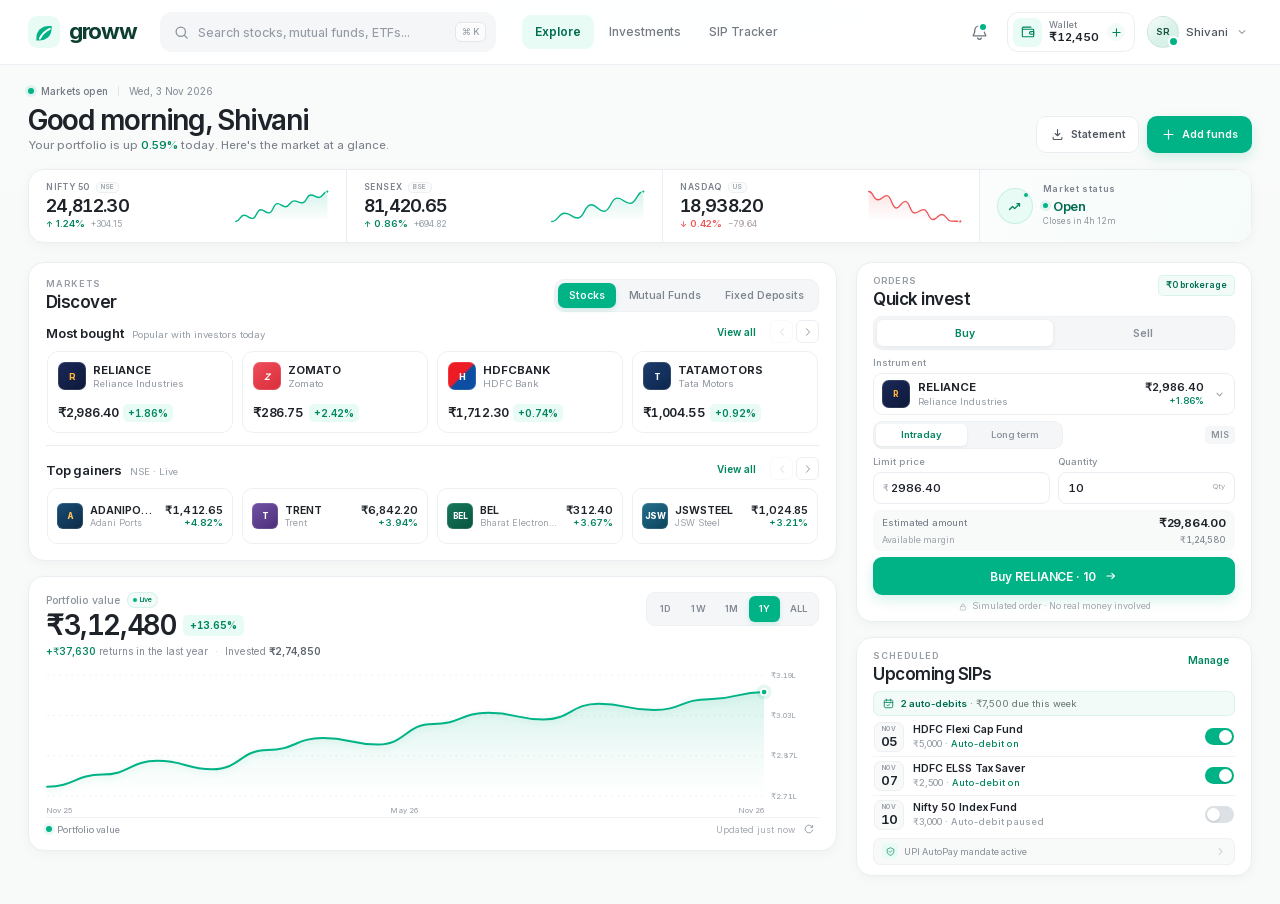
==== index.html @ a78b27ce "Add Growchatbot mutual fund FAQ RAG app and Streamlit UI" ====
<!DOCTYPE html>
<html lang="en">
<head>
  <meta charset="UTF-8" />
  <meta name="viewport" content="width=device-width, initial-scale=1.0" />
  <meta name="theme-color" content="#F8FAF9" />
  <meta name="description" content="Groww investment dashboard — markets, portfolio, and SIPs at a glance." />
  <title>Groww — Investment Dashboard</title>
  <link rel="icon" href="data:image/svg+xml,<svg xmlns='http://www.w3.org/2000/svg' viewBox='0 0 40 40'><rect width='40' height='40' rx='11' fill='%2300B386'/><path d='M11 27c0-8.3 6-14 15-14h3v3c0 8.3-6 14-15 14h-3v-3Z' fill='white'/><path d='M15 28c2.5-5.3 6.4-9 11.5-11.3' stroke='%2300B386' stroke-width='2.4' stroke-linecap='round'/></svg>" />
  <link rel="stylesheet" href="styles.css" />
</head>
<body>
  <a class="skip-link" href="#mainContent">Skip to content</a>

  <header class="topbar">
    <div class="topbar-inner">
      <a class="brand" href="#" aria-label="Groww home">
        <span class="brand-symbol" aria-hidden="true">
          <svg viewBox="0 0 40 40" fill="none">
            <rect width="40" height="40" rx="12" fill="#E8FBF5"/>
            <path d="M10.5 27.5c0-8.9 6.4-15 15.8-15h3.2v3.2c0 8.9-6.4 15-15.8 15h-3.2v-3.2Z" fill="#00B386"/>
            <path d="M14.8 28.2c2.5-5.6 6.9-9.6 12.4-12.2" stroke="white" stroke-width="2.4" stroke-linecap="round"/>
          </svg>
        </span>
        <span class="brand-word">groww</span>
      </a>

      <div class="search-shell" id="searchShell">
        <svg class="search-icon" viewBox="0 0 24 24" fill="none" aria-hidden="true">
          <circle cx="11" cy="11" r="6.6" stroke="currentColor" stroke-width="1.8"/>
          <path d="m16 16 4 4" stroke="currentColor" stroke-width="1.8" stroke-linecap="round"/>
        </svg>
        <input
          id="globalSearch"
          type="search"
          placeholder="Search stocks, mutual funds, ETFs..."
          autocomplete="off"
          spellcheck="false"
          aria-label="Search stocks, mutual funds, ETFs"
          aria-controls="searchResults"
          aria-expanded="false"
        />
        <kbd class="search-kbd" aria-hidden="true">⌘ K</kbd>

        <div class="search-popover" id="searchPopover" hidden>
          <div class="search-popover-head">
            <span id="searchPopoverTitle">Trending on Groww</span>
            <span class="search-popover-hint">↑↓ to navigate</span>
          </div>
          <div class="search-results" id="searchResults" role="listbox" aria-label="Search results"></div>
          <div class="search-footer">
            <svg viewBox="0 0 24 24" fill="none" aria-hidden="true">
              <path d="M12 3.5 4.7 6.8v5.1c0 4.4 3 7.2 7.3 8.6 4.3-1.4 7.3-4.2 7.3-8.6V6.8L12 3.5Z" stroke="currentColor" stroke-width="1.5" stroke-linejoin="round"/>
              <path d="m9.1 12 1.9 1.9 3.9-4" stroke="currentColor" stroke-width="1.5" stroke-linecap="round" stroke-linejoin="round"/>
            </svg>
            Official sources · No investment advice
          </div>
        </div>
      </div>

      <nav class="main-nav" aria-label="Primary navigation">
        <button class="nav-link is-active" data-scroll-target="top" type="button" aria-current="page">Explore</button>
        <button class="nav-link" data-scroll-target="portfolioCard" type="button">Investments</button>
        <button class="nav-link" data-scroll-target="sipCard" type="button">SIP Tracker</button>
      </nav>

      <div class="topbar-actions">
        <div class="popover-anchor">
          <button class="icon-button" id="notificationsBtn" type="button" aria-label="Notifications" aria-expanded="false">
            <svg viewBox="0 0 24 24" fill="none" aria-hidden="true">
              <path d="M18 9.7a6 6 0 1 0-12 0c0 3.4-1.1 4.7-1.8 5.6-.3.4 0 1 .5 1h14.6c.5 0 .8-.6.5-1-.7-.9-1.8-2.2-1.8-5.6Z" stroke="currentColor" stroke-width="1.7" stroke-linejoin="round"/>
              <path d="M9.7 19.1a2.5 2.5 0 0 0 4.6 0" stroke="currentColor" stroke-width="1.7" stroke-linecap="round"/>
            </svg>
            <span class="notification-dot" aria-hidden="true"></span>
          </button>
          <div class="popover notifications-popover" id="notificationsPopover" hidden>
            <div class="popover-title-row">
              <strong>Notifications</strong>
              <span class="soft-badge">2 new</span>
            </div>
            <div class="notification-item">
              <span class="notification-icon notification-icon-green">
                <svg viewBox="0 0 24 24" fill="none"><path d="m5 12.5 4.2 4.2L19 6.9" stroke="currentColor" stroke-width="1.8" stroke-linecap="round" stroke-linejoin="round"/></svg>
              </span>
              <div><strong>SIP payment successful</strong><span>HDFC Flexi Cap · ₹5,000 · 2h ago</span></div>
            </div>
            <div class="notification-item">
              <span class="notification-icon notification-icon-violet">
                <svg viewBox="0 0 24 24" fill="none"><path d="M5 18.5V12m7 6.5V6m7 12.5v-4" stroke="currentColor" stroke-width="1.8" stroke-linecap="round"/></svg>
              </span>
              <div><strong>Nifty 50 crossed 24,800</strong><span>Your portfolio is up 0.59% today</span></div>
            </div>
            <button class="popover-footer-link" type="button" data-toast="All notifications marked as read">Mark all as read</button>
          </div>
        </div>

        <button class="wallet-chip" id="walletChip" type="button" aria-label="Wallet balance ₹12,450. Add funds">
          <span class="wallet-icon" aria-hidden="true">
            <svg viewBox="0 0 24 24" fill="none">
              <path d="M4.6 7.8h14.8c.6 0 1.1.5 1.1 1.1v9.2c0 .6-.5 1.1-1.1 1.1H4.6c-.6 0-1.1-.5-1.1-1.1V6.4c0-.9.8-1.7 1.7-1.7h11.2" stroke="currentColor" stroke-width="1.7" stroke-linecap="round"/>
              <path d="M20.5 11.2h-4.2a2.1 2.1 0 0 0 0 4.2h4.2v-4.2Z" stroke="currentColor" stroke-width="1.7" stroke-linejoin="round"/>
              <circle cx="16.6" cy="13.3" r=".9" fill="currentColor"/>
            </svg>
          </span>
          <span class="wallet-copy"><span>Wallet</span><strong>₹12,450</strong></span>
          <span class="wallet-add" aria-hidden="true">
            <svg viewBox="0 0 20 20" fill="none"><path d="M10 4.5v11M4.5 10h11" stroke="currentColor" stroke-width="1.7" stroke-linecap="round"/></svg>
          </span>
        </button>

        <div class="popover-anchor profile-anchor">
          <button class="profile-button" id="profileBtn" type="button" aria-label="Open profile menu" aria-expanded="false">
            <span class="avatar">SR<span class="online-dot" aria-hidden="true"></span></span>
            <span class="profile-name">Shivani</span>
            <svg class="chevron" viewBox="0 0 20 20" fill="none" aria-hidden="true"><path d="m6 8 4 4 4-4" stroke="currentColor" stroke-width="1.6" stroke-linecap="round" stroke-linejoin="round"/></svg>
          </button>
          <div class="popover profile-popover" id="profilePopover" hidden>
            <div class="profile-popover-head">
              <span class="avatar avatar-large">SR<span class="online-dot"></span></span>
              <div><strong>Shivani Reddy</strong><span>shivani@example.com</span></div>
            </div>
            <button type="button" data-toast="Account settings opened">Account settings</button>
            <button type="button" data-toast="Your reports are ready to download">Reports & statements</button>
            <button type="button" data-toast="Help centre opened">Help centre</button>
            <div class="profile-popover-sep"></div>
            <button class="signout" type="button" data-toast="This is a demo account">Sign out</button>
          </div>
        </div>
      </div>
    </div>
  </header>

  <main class="page-shell" id="mainContent">
    <section class="page-intro" aria-labelledby="pageTitle">
      <div class="intro-copy">
        <div class="market-state">
          <span class="status-dot" aria-hidden="true"></span>
          <span>Markets open</span>
          <span class="state-divider" aria-hidden="true"></span>
          <span class="state-date">Wed, 3 Nov 2026</span>
        </div>
        <h1 id="pageTitle">Good morning, Shivani</h1>
        <p>Your portfolio is up <span class="positive-text">0.59%</span> today. Here's the market at a glance.</p>
      </div>
      <div class="intro-actions">
        <button class="button button-secondary" type="button" data-toast="Statement download started">
          <svg viewBox="0 0 24 24" fill="none" aria-hidden="true"><path d="M12 4v10m0 0 3.6-3.6M12 14l-3.6-3.6M5 16.5v2.1c0 .8.6 1.4 1.4 1.4h11.2c.8 0 1.4-.6 1.4-1.4v-2.1" stroke="currentColor" stroke-width="1.7" stroke-linecap="round" stroke-linejoin="round"/></svg>
          Statement
        </button>
        <button class="button button-primary" type="button" data-toast="Add funds flow opened">
          <svg viewBox="0 0 24 24" fill="none" aria-hidden="true"><path d="M12 5v14M5 12h14" stroke="currentColor" stroke-width="1.9" stroke-linecap="round"/></svg>
          Add funds
        </button>
      </div>
    </section>

    <section class="indices-ribbon" aria-label="Market indices">
      <article class="index-item">
        <div class="index-copy">
          <div class="index-label">NIFTY 50 <span class="exchange-tag">NSE</span></div>
          <div class="index-value">24,812.30</div>
          <div class="index-change positive-text">
            <span class="change-arrow">↑</span> 1.24%
            <span class="change-points">+304.15</span>
          </div>
        </div>
        <svg class="sparkline" id="sparkNifty" viewBox="0 0 112 42" preserveAspectRatio="none" aria-hidden="true"></svg>
      </article>

      <article class="index-item">
        <div class="index-copy">
          <div class="index-label">SENSEX <span class="exchange-tag">BSE</span></div>
          <div class="index-value">81,420.65</div>
          <div class="index-change positive-text">
            <span class="change-arrow">↑</span> 0.86%
            <span class="change-points">+694.82</span>
          </div>
        </div>
        <svg class="sparkline" id="sparkSensex" viewBox="0 0 112 42" preserveAspectRatio="none" aria-hidden="true"></svg>
      </article>

      <article class="index-item">
        <div class="index-copy">
          <div class="index-label">NASDAQ <span class="exchange-tag">US</span></div>
          <div class="index-value">18,938.20</div>
          <div class="index-change negative-text">
            <span class="change-arrow">↓</span> 0.42%
            <span class="change-points">−79.64</span>
          </div>
        </div>
        <svg class="sparkline sparkline-negative" id="sparkNasdaq" viewBox="0 0 112 42" preserveAspectRatio="none" aria-hidden="true"></svg>
      </article>

      <article class="index-item market-status-card">
        <div class="status-orb" aria-hidden="true">
          <span></span>
          <svg viewBox="0 0 24 24" fill="none"><path d="M5 16.2 9.2 12l3 3L19 8" stroke="currentColor" stroke-width="1.9" stroke-linecap="round" stroke-linejoin="round"/><path d="M15.5 8H19v3.5" stroke="currentColor" stroke-width="1.9" stroke-linecap="round" stroke-linejoin="round"/></svg>
        </div>
        <div class="market-status-copy">
          <div class="index-label">Market status</div>
          <div class="market-open"><span class="status-dot" aria-hidden="true"></span>Open</div>
          <div class="market-close">Closes in 4h 12m</div>
        </div>
      </article>
    </section>

    <div class="workspace-grid">
      <div class="primary-column">
        <section class="card market-card" aria-labelledby="marketHeading">
          <div class="card-heading-row market-card-head">
            <div>
              <span class="section-eyebrow">Markets</span>
              <h2 id="marketHeading">Discover</h2>
            </div>
            <div class="market-tabs" role="tablist" aria-label="Market categories">
              <button class="market-tab is-active" type="button" role="tab" aria-selected="true" data-market-tab="stocks">Stocks</button>
              <button class="market-tab" type="button" role="tab" aria-selected="false" data-market-tab="mutualFunds">Mutual Funds</button>
              <button class="market-tab" type="button" role="tab" aria-selected="false" data-market-tab="fixedDeposits">Fixed Deposits</button>
            </div>
          </div>

          <div class="market-panels" id="marketPanels"></div>
        </section>

        <section class="card portfolio-card" id="portfolioCard" aria-labelledby="portfolioHeading">
          <div class="portfolio-head">
            <div class="portfolio-summary">
              <div class="portfolio-kicker">
                <span id="portfolioHeading">Portfolio value</span>
                <span class="live-badge"><span aria-hidden="true"></span>Live</span>
              </div>
              <div class="portfolio-value-row">
                <h2 id="portfolioValue">₹3,12,480</h2>
                <span class="return-pill positive" id="periodReturnPill">+13.65%</span>
              </div>
              <p class="portfolio-subline" id="portfolioSubline">
                <span class="positive-text" id="periodReturnAmount">+₹37,630</span>
                <span id="periodReturnCopy">returns in the last year</span>
                <span class="meta-dot" aria-hidden="true">·</span>
                Invested <strong>₹2,74,850</strong>
              </p>
            </div>
            <div class="timeline-tabs" role="tablist" aria-label="Portfolio chart period">
              <button class="timeline-tab" type="button" role="tab" aria-selected="false" data-period="1D">1D</button>
              <button class="timeline-tab" type="button" role="tab" aria-selected="false" data-period="1W">1W</button>
              <button class="timeline-tab" type="button" role="tab" aria-selected="false" data-period="1M">1M</button>
              <button class="timeline-tab is-active" type="button" role="tab" aria-selected="true" data-period="1Y">1Y</button>
              <button class="timeline-tab" type="button" role="tab" aria-selected="false" data-period="ALL">ALL</button>
            </div>
          </div>

          <div class="chart-wrap" id="chartWrap">
            <svg id="portfolioChart" role="img" aria-label="Portfolio value chart"></svg>
            <div class="chart-tooltip" id="chartTooltip" hidden>
              <span id="chartTooltipDate"></span>
              <strong id="chartTooltipValue"></strong>
            </div>
          </div>

          <div class="portfolio-footer">
            <div class="chart-legend"><span class="legend-dot" aria-hidden="true"></span>Portfolio value</div>
            <div class="chart-meta">
              <span>Updated just now</span>
              <button class="refresh-button" type="button" id="refreshChart" aria-label="Refresh portfolio chart">
                <svg viewBox="0 0 24 24" fill="none" aria-hidden="true"><path d="M19 8.2A7.8 7.8 0 1 0 19.6 14" stroke="currentColor" stroke-width="1.7" stroke-linecap="round"/><path d="M19.3 4.8v4h-4" stroke="currentColor" stroke-width="1.7" stroke-linecap="round" stroke-linejoin="round"/></svg>
              </button>
            </div>
          </div>
        </section>
      </div>

      <aside class="sidebar" aria-label="Trading and SIP shortcuts">
        <section class="card order-card" id="orderCard" aria-labelledby="orderHeading">
          <div class="order-head">
            <div>
              <span class="section-eyebrow">Orders</span>
              <h2 id="orderHeading">Quick invest</h2>
            </div>
            <span class="zero-brokerage">₹0 brokerage</span>
          </div>

          <div class="segmented trade-side" role="tablist" aria-label="Trade side">
            <button class="segment is-active" type="button" role="tab" aria-selected="true" data-side="buy">Buy</button>
            <button class="segment" type="button" role="tab" aria-selected="false" data-side="sell">Sell</button>
          </div>

          <div class="field-group">
            <label class="field-label" for="stockPicker">Instrument</label>
            <div class="stock-picker-wrap">
              <button class="stock-picker" id="stockPicker" type="button" aria-haspopup="listbox" aria-expanded="false" aria-controls="stockMenu">
                <span class="company-logo logo-reliance" id="selectedLogo" aria-hidden="true">R</span>
                <span class="picker-copy">
                  <strong id="selectedTicker">RELIANCE</strong>
                  <span id="selectedName">Reliance Industries</span>
                </span>
                <span class="picker-price">
                  <span id="selectedPrice">₹2,986.40</span>
                  <span class="positive-text" id="selectedChange">+1.86%</span>
                </span>
                <svg class="chevron" viewBox="0 0 20 20" fill="none" aria-hidden="true"><path d="m6 8 4 4 4-4" stroke="currentColor" stroke-width="1.6" stroke-linecap="round" stroke-linejoin="round"/></svg>
              </button>
              <div class="stock-menu" id="stockMenu" role="listbox" aria-label="Choose an instrument" hidden></div>
            </div>
          </div>

          <div class="order-mode-row">
            <div class="segmented mode-segment" role="tablist" aria-label="Order duration">
              <button class="mode-tab is-active" type="button" role="tab" aria-selected="true" data-mode="intraday">Intraday</button>
              <button class="mode-tab" type="button" role="tab" aria-selected="false" data-mode="longterm">Long term</button>
            </div>
            <span class="product-badge" id="productBadge">MIS</span>
          </div>

          <div class="order-inputs">
            <div class="field-group">
              <label class="field-label" for="limitPrice">Limit price</label>
              <div class="input-shell">
                <span class="input-prefix">₹</span>
                <input id="limitPrice" type="number" value="2986.40" min="0.05" step="0.05" inputmode="decimal" />
              </div>
            </div>
            <div class="field-group">
              <label class="field-label" for="quantity">Quantity</label>
              <div class="input-shell">
                <input id="quantity" type="number" value="10" min="1" step="1" inputmode="numeric" />
                <span class="input-suffix">Qty</span>
              </div>
            </div>
          </div>

          <div class="order-summary">
            <div class="order-summary-row">
              <span>Estimated amount</span>
              <strong id="estimatedAmount">₹29,864.00</strong>
            </div>
            <div class="order-summary-row order-summary-muted">
              <span>Available margin</span>
              <span>₹1,24,580</span>
            </div>
          </div>

          <button class="place-order-button" id="placeOrder" type="button">
            <span id="placeOrderLabel">Buy RELIANCE</span>
            <svg viewBox="0 0 24 24" fill="none" aria-hidden="true"><path d="M5 12h13m0 0-4.6-4.6M18 12l-4.6 4.6" stroke="currentColor" stroke-width="1.9" stroke-linecap="round" stroke-linejoin="round"/></svg>
          </button>
          <div class="order-note">
            <svg viewBox="0 0 24 24" fill="none" aria-hidden="true"><rect x="5.6" y="10.3" width="12.8" height="9.2" rx="2" stroke="currentColor" stroke-width="1.6"/><path d="M8.7 10.3V8a3.3 3.3 0 1 1 6.6 0v2.3" stroke="currentColor" stroke-width="1.6" stroke-linecap="round"/></svg>
            <span>Simulated order · No real money involved</span>
          </div>
        </section>

        <section class="card sip-card" id="sipCard" aria-labelledby="sipHeading">
          <div class="sip-head">
            <div>
              <span class="section-eyebrow">Scheduled</span>
              <h2 id="sipHeading">Upcoming SIPs</h2>
            </div>
            <button class="text-link" id="manageSips" type="button">Manage</button>
          </div>

          <div class="sip-summary">
            <svg viewBox="0 0 24 24" fill="none" aria-hidden="true"><rect x="4.2" y="5.8" width="15.6" height="14" rx="2.4" stroke="currentColor" stroke-width="1.6"/><path d="M8 3.9v3.5M16 3.9v3.5M4.2 10h15.6" stroke="currentColor" stroke-width="1.6" stroke-linecap="round"/><path d="m9.2 14.7 1.7 1.7 3.7-3.8" stroke="currentColor" stroke-width="1.6" stroke-linecap="round" stroke-linejoin="round"/></svg>
            <span id="sipSummaryText"><strong>2 auto-debits</strong> · ₹7,500 due this week</span>
          </div>

          <div class="sip-list">
            <div class="sip-item" data-amount="5000" data-day="05">
              <div class="sip-date"><span>NOV</span><strong>05</strong></div>
              <div class="sip-info"><strong>HDFC Flexi Cap Fund</strong><span>₹5,000 · <span class="auto-status">Auto-debit on</span></span></div>
              <label class="switch"><input type="checkbox" checked aria-label="Toggle auto-debit for HDFC Flexi Cap Fund" /><span class="switch-track"></span></label>
            </div>
            <div class="sip-item" data-amount="2500" data-day="07">
              <div class="sip-date"><span>NOV</span><strong>07</strong></div>
              <div class="sip-info"><strong>HDFC ELSS Tax Saver</strong><span>₹2,500 · <span class="auto-status">Auto-debit on</span></span></div>
              <label class="switch"><input type="checkbox" checked aria-label="Toggle auto-debit for HDFC ELSS Tax Saver" /><span class="switch-track"></span></label>
            </div>
            <div class="sip-item" data-amount="3000" data-day="10">
              <div class="sip-date"><span>NOV</span><strong>10</strong></div>
              <div class="sip-info"><strong>Nifty 50 Index Fund</strong><span>₹3,000 · <span class="auto-status is-paused">Auto-debit paused</span></span></div>
              <label class="switch"><input type="checkbox" aria-label="Toggle auto-debit for Nifty 50 Index Fund" /><span class="switch-track"></span></label>
            </div>
          </div>

          <button class="sip-footer" type="button" data-toast="UPI AutoPay mandate is active">
            <span class="sip-footer-icon" aria-hidden="true">
              <svg viewBox="0 0 24 24" fill="none"><path d="M12 3.8 4.8 7v5c0 4.2 2.8 7 7.2 8.3 4.4-1.3 7.2-4.1 7.2-8.3V7L12 3.8Z" stroke="currentColor" stroke-width="1.5" stroke-linejoin="round"/><path d="m9.2 12 1.9 1.9 3.9-4" stroke="currentColor" stroke-width="1.5" stroke-linecap="round" stroke-linejoin="round"/></svg>
            </span>
            <span>UPI AutoPay mandate active</span>
            <svg class="sip-footer-arrow" viewBox="0 0 20 20" fill="none" aria-hidden="true"><path d="m7.5 4.5 5 5.5-5 5.5" stroke="currentColor" stroke-width="1.5" stroke-linecap="round" stroke-linejoin="round"/></svg>
          </button>
        </section>
      </aside>
    </div>
  </main>

  <div class="toast" id="toast" role="status" aria-live="polite">
    <span class="toast-icon" aria-hidden="true">
      <svg viewBox="0 0 24 24" fill="none"><path d="m5 12.5 4.2 4.2L19 6.9" stroke="currentColor" stroke-width="2" stroke-linecap="round" stroke-linejoin="round"/></svg>
    </span>
    <span id="toastText"></span>
  </div>

  <script src="app.js"></script>
</body>
</html>
---- styles.css ----
@font-face {
  font-family: "Inter";
  src: url("assets/fonts/inter-latin.woff2") format("woff2");
  font-style: normal;
  font-weight: 100 900;
  font-display: swap;
}

:root {
  --green: #00d09c;
  --green-strong: #00b386;
  --green-deep: #00855f;
  --green-ink: #006d50;
  --green-soft: #e8fbf5;
  --green-wash: #f2fbf8;
  --ink: #1e2229;
  --ink-soft: #22252a;
  --muted: #7c828d;
  --muted-light: #a1a7b0;
  --canvas: #f8faf9;
  --surface: #ffffff;
  --surface-soft: #f4f6f8;
  --surface-tint: #f8faf9;
  --border: #eaeef2;
  --border-strong: #dfe5ea;
  --down: #eb5757;
  --down-soft: #fff1f1;
  --violet: #7558e8;
  --violet-soft: #f1eefe;
  --cyan: #0b93a6;
  --cyan-soft: #eaf9fb;
  --amber: #b7791f;
  --amber-soft: #fff8e7;
  --shadow-card: 0 1px 2px rgba(20, 29, 26, 0.015), 0 3px 12px rgba(20, 29, 26, 0.035);
  --shadow-float: 0 16px 38px rgba(28, 39, 34, 0.12), 0 2px 7px rgba(28, 39, 34, 0.05);
  --radius-card: 16px;
  --radius-control: 10px;
  --font: "Inter", -apple-system, BlinkMacSystemFont, "Segoe UI", Helvetica, Arial, sans-serif;
}

* {
  box-sizing: border-box;
}

[hidden] {
  display: none !important;
}

html {
  min-width: 320px;
  scroll-behavior: smooth;
}

body {
  min-width: 320px;
  margin: 0;
  color: var(--ink);
  background-color: var(--canvas);
  background-image:
    radial-gradient(900px 360px at 52% -180px, rgba(0, 208, 156, 0.07), transparent 72%),
    linear-gradient(180deg, rgba(255, 255, 255, 0.28) 0, rgba(248, 250, 249, 0) 260px);
  font-family: var(--font);
  font-size: 14px;
  line-height: 1.45;
  -webkit-font-smoothing: antialiased;
  -moz-osx-font-smoothing: grayscale;
  text-rendering: optimizeLegibility;
}

body::before {
  position: fixed;
  z-index: -1;
  inset: 0;
  background-image: radial-gradient(rgba(30, 34, 41, 0.022) 0.65px, transparent 0.65px);
  background-size: 18px 18px;
  mask-image: linear-gradient(to bottom, rgba(0, 0, 0, 0.35), transparent 44%);
  pointer-events: none;
  content: "";
}

button,
input {
  font: inherit;
}

button {
  color: inherit;
}

a {
  color: inherit;
  text-decoration: none;
}

svg {
  display: block;
}

::selection {
  color: var(--ink);
  background: rgba(0, 208, 156, 0.22);
}

.skip-link {
  position: fixed;
  z-index: 999;
  top: 10px;
  left: 10px;
  padding: 9px 14px;
  color: #fff;
  background: var(--ink);
  border-radius: 9px;
  transform: translateY(-150%);
}

.skip-link:focus {
  transform: translateY(0);
}

:focus-visible {
  outline: 2px solid var(--green-strong);
  outline-offset: 2px;
}

/* ── Top navigation ─────────────────────────────────────────── */

.topbar {
  position: sticky;
  z-index: 100;
  top: 0;
  border-bottom: 1px solid rgba(234, 238, 242, 0.9);
  background: rgba(255, 255, 255, 0.9);
  -webkit-backdrop-filter: blur(18px) saturate(1.25);
  backdrop-filter: blur(18px) saturate(1.25);
}

.topbar-inner {
  display: flex;
  align-items: center;
  gap: 24px;
  width: 100%;
  max-width: 1440px;
  height: 64px;
  margin: 0 auto;
  padding: 0 28px;
}

.brand {
  display: inline-flex;
  flex: none;
  align-items: center;
  gap: 9px;
  border-radius: 10px;
}

.brand-symbol {
  display: grid;
  width: 32px;
  height: 32px;
  place-items: center;
  transition: transform 180ms ease;
}

.brand:hover .brand-symbol {
  transform: rotate(-5deg) scale(1.04);
}

.brand-symbol svg {
  width: 100%;
  height: 100%;
}

.brand-word {
  color: #0d3e31;
  font-size: 22px;
  font-weight: 700;
  letter-spacing: -0.06em;
}

.search-shell {
  position: relative;
  display: flex;
  flex: 0 1 336px;
  align-items: center;
  height: 40px;
  padding: 0 9px 0 12px;
  border: 1px solid transparent;
  border-radius: 12px;
  background: var(--surface-soft);
  transition: background 180ms ease, border-color 180ms ease, box-shadow 180ms ease;
}

.search-shell:hover {
  background: #f1f4f5;
}

.search-shell:focus-within {
  border-color: rgba(0, 179, 134, 0.45);
  background: var(--surface);
  box-shadow: 0 0 0 3px rgba(0, 179, 134, 0.08);
}

.search-icon {
  flex: none;
  width: 17px;
  height: 17px;
  color: #8b929c;
}

.search-shell input {
  width: 100%;
  min-width: 0;
  height: 100%;
  padding: 0 8px;
  border: 0;
  outline: 0;
  color: var(--ink);
  background: transparent;
  font-size: 12.5px;
  font-weight: 450;
  letter-spacing: -0.005em;
}

.search-shell input::placeholder {
  color: #959ba5;
  opacity: 1;
}

.search-shell input::-webkit-search-cancel-button {
  display: none;
}

.search-kbd {
  flex: none;
  padding: 3px 6px;
  border: 1px solid #e2e7ec;
  border-radius: 6px;
  color: #969ca5;
  background: rgba(255, 255, 255, 0.7);
  box-shadow: 0 1px 0 #fff inset;
  font-family: var(--font);
  font-size: 9px;
  font-weight: 500;
  line-height: 1.4;
  white-space: nowrap;
}

.search-popover {
  position: absolute;
  z-index: 120;
  top: calc(100% + 9px);
  left: 0;
  overflow: hidden;
  width: 468px;
  border: 1px solid var(--border);
  border-radius: 14px;
  background: var(--surface);
  box-shadow: var(--shadow-float);
  animation: pop-in 150ms ease both;
}

.search-popover-head {
  display: flex;
  align-items: center;
  justify-content: space-between;
  padding: 13px 14px 8px;
  color: var(--ink);
  font-size: 10.5px;
  font-weight: 600;
  letter-spacing: 0.015em;
}

.search-popover-hint {
  color: var(--muted-light);
  font-size: 9px;
  font-weight: 500;
  letter-spacing: 0;
}

.search-results {
  max-height: 326px;
  overflow-y: auto;
  padding: 2px 6px 7px;
}

.search-result {
  display: flex;
  width: 100%;
  align-items: center;
  gap: 10px;
  padding: 8px;
  border: 0;
  border-radius: 9px;
  background: transparent;
  text-align: left;
  cursor: pointer;
  transition: background 120ms ease;
}

.search-result:hover,
.search-result.is-highlighted {
  background: var(--surface-soft);
}

.search-result .company-logo {
  width: 30px;
  height: 30px;
  font-size: 10px;
}

.search-result-copy {
  display: flex;
  flex: 1;
  min-width: 0;
  flex-direction: column;
  gap: 1px;
}

.search-result-copy strong {
  overflow: hidden;
  color: var(--ink);
  font-size: 11.5px;
  font-weight: 600;
  text-overflow: ellipsis;
  white-space: nowrap;
}

.search-result-copy span {
  overflow: hidden;
  color: var(--muted);
  font-size: 9.5px;
  font-weight: 450;
  text-overflow: ellipsis;
  white-space: nowrap;
}

.search-result-type {
  flex: none;
  padding: 3px 6px;
  border-radius: 5px;
  font-size: 8.5px;
  font-weight: 600;
  letter-spacing: 0.01em;
}

.search-result-type.stock {
  color: var(--green-ink);
  background: var(--green-soft);
}

.search-result-type.fund {
  color: var(--violet);
  background: var(--violet-soft);
}

.search-result-type.etf {
  color: var(--cyan);
  background: var(--cyan-soft);
}

.search-result-arrow {
  flex: none;
  width: 14px;
  height: 14px;
  color: #aab0b8;
}

.search-empty {
  padding: 25px 18px 29px;
  color: var(--muted);
  font-size: 11.5px;
  text-align: center;
}

.search-empty strong {
  display: block;
  margin-bottom: 3px;
  color: var(--ink);
  font-size: 12.5px;
  font-weight: 600;
}

.search-footer {
  display: flex;
  align-items: center;
  gap: 6px;
  padding: 9px 14px;
  border-top: 1px solid var(--border);
  color: var(--muted-light);
  background: #fbfcfc;
  font-size: 9px;
  font-weight: 500;
}

.search-footer svg {
  width: 13px;
  height: 13px;
  color: var(--green-deep);
}

.main-nav {
  display: flex;
  align-items: center;
  gap: 2px;
  margin-left: 2px;
}

.nav-link {
  padding: 8px 13px;
  border: 0;
  border-radius: 9px;
  color: #747b85;
  background: transparent;
  font-size: 12px;
  font-weight: 500;
  letter-spacing: -0.005em;
  white-space: nowrap;
  cursor: pointer;
  transition: color 150ms ease, background 150ms ease;
}

.nav-link:hover {
  color: var(--ink);
  background: var(--surface-soft);
}

.nav-link.is-active {
  color: var(--green-ink);
  background: var(--green-soft);
  font-weight: 600;
}

.topbar-actions {
  display: flex;
  align-items: center;
  gap: 9px;
  margin-left: auto;
}

.icon-button {
  position: relative;
  display: grid;
  width: 38px;
  height: 38px;
  place-items: center;
  border: 1px solid transparent;
  border-radius: 10px;
  background: transparent;
  cursor: pointer;
  transition: background 150ms ease, border-color 150ms ease;
}

.icon-button:hover {
  border-color: var(--border);
  background: var(--surface);
}

.icon-button svg {
  width: 19px;
  height: 19px;
  color: #6f7680;
}

.notification-dot {
  position: absolute;
  top: 8px;
  right: 9px;
  width: 6px;
  height: 6px;
  border: 2px solid #fff;
  border-radius: 50%;
  background: var(--green-strong);
  box-sizing: content-box;
}

.popover-anchor {
  position: relative;
}

.wallet-chip {
  display: flex;
  height: 40px;
  align-items: center;
  gap: 7px;
  padding: 4px 9px 4px 5px;
  border: 1px solid var(--border);
  border-radius: 11px;
  background: var(--surface);
  cursor: pointer;
  transition: border-color 150ms ease, box-shadow 150ms ease, transform 150ms ease;
}

.wallet-chip:hover {
  border-color: #d7dfe4;
  box-shadow: 0 3px 10px rgba(30, 34, 41, 0.05);
}

.wallet-icon {
  display: grid;
  width: 29px;
  height: 29px;
  place-items: center;
  border-radius: 8px;
  color: var(--green-deep);
  background: var(--green-soft);
}

.wallet-icon svg {
  width: 16px;
  height: 16px;
}

.wallet-copy {
  display: flex;
  min-width: 50px;
  flex-direction: column;
  line-height: 1.1;
  text-align: left;
}

.wallet-copy span {
  color: var(--muted);
  font-size: 9px;
  font-weight: 500;
}

.wallet-copy strong {
  margin-top: 1px;
  color: var(--ink);
  font-size: 11.5px;
  font-weight: 600;
  font-variant-numeric: tabular-nums;
}

.wallet-add {
  display: grid;
  width: 18px;
  height: 18px;
  margin-left: 1px;
  place-items: center;
  border-radius: 50%;
  color: var(--green-deep);
  background: var(--green-wash);
}

.wallet-add svg {
  width: 13px;
  height: 13px;
}

.profile-button {
  display: flex;
  height: 40px;
  align-items: center;
  gap: 7px;
  padding: 3px;
  border: 0;
  border-radius: 11px;
  background: transparent;
  cursor: pointer;
}

.profile-button:hover {
  background: var(--surface-soft);
}

.avatar {
  position: relative;
  display: grid;
  flex: none;
  width: 32px;
  height: 32px;
  place-items: center;
  border: 1px solid rgba(12, 83, 62, 0.08);
  border-radius: 50%;
  color: #175443;
  background:
    linear-gradient(140deg, rgba(255, 255, 255, 0.8), transparent 55%),
    #d9f2e9;
  font-size: 9.5px;
  font-weight: 650;
  letter-spacing: -0.02em;
}

.online-dot {
  position: absolute;
  right: -1px;
  bottom: 0;
  width: 7px;
  height: 7px;
  border: 2px solid #fff;
  border-radius: 50%;
  background: var(--green-strong);
  box-sizing: content-box;
}

.profile-name {
  color: #4f5660;
  font-size: 11.5px;
  font-weight: 500;
}

.chevron {
  width: 15px;
  height: 15px;
  color: #9aa1aa;
}

.profile-button .chevron {
  width: 14px;
  height: 14px;
}

/* ── Shared popovers ────────────────────────────────────────── */

.popover {
  position: absolute;
  z-index: 130;
  top: calc(100% + 9px);
  right: 0;
  border: 1px solid var(--border);
  border-radius: 14px;
  background: var(--surface);
  box-shadow: var(--shadow-float);
  animation: pop-in 150ms ease both;
}

.notifications-popover {
  width: 324px;
  padding: 8px;
}

.popover-title-row {
  display: flex;
  align-items: center;
  justify-content: space-between;
  padding: 7px 7px 8px;
  font-size: 12px;
}

.soft-badge {
  padding: 3px 6px;
  border-radius: 999px;
  color: var(--green-ink);
  background: var(--green-soft);
  font-size: 8.5px;
  font-weight: 600;
}

.notification-item {
  display: flex;
  align-items: flex-start;
  gap: 9px;
  padding: 9px 7px;
  border-radius: 9px;
}

.notification-item:hover {
  background: var(--surface-tint);
}

.notification-icon {
  display: grid;
  flex: none;
  width: 28px;
  height: 28px;
  place-items: center;
  border-radius: 8px;
}

.notification-icon svg {
  width: 14px;
  height: 14px;
}

.notification-icon-green {
  color: var(--green-deep);
  background: var(--green-soft);
}

.notification-icon-violet {
  color: var(--violet);
  background: var(--violet-soft);
}

.notification-item div {
  display: flex;
  flex-direction: column;
}

.notification-item strong {
  color: var(--ink);
  font-size: 10.5px;
  font-weight: 600;
}

.notification-item span {
  margin-top: 2px;
  color: var(--muted);
  font-size: 9px;
  line-height: 1.35;
}

.popover-footer-link {
  width: 100%;
  margin-top: 3px;
  padding: 9px;
  border: 0;
  border-top: 1px solid var(--border);
  color: var(--green-deep);
  background: transparent;
  font-size: 10px;
  font-weight: 600;
  cursor: pointer;
}

.profile-popover {
  width: 240px;
  padding: 7px;
}

.profile-popover-head {
  display: flex;
  align-items: center;
  gap: 9px;
  padding: 8px;
  border-bottom: 1px solid var(--border);
  margin-bottom: 4px;
}

.avatar-large {
  width: 36px;
  height: 36px;
  font-size: 10.5px;
}

.profile-popover-head div {
  display: flex;
  min-width: 0;
  flex-direction: column;
}

.profile-popover-head strong {
  color: var(--ink);
  font-size: 11.5px;
  font-weight: 600;
}

.profile-popover-head span:not(.avatar) {
  overflow: hidden;
  color: var(--muted);
  font-size: 9px;
  text-overflow: ellipsis;
}

.profile-popover > button {
  width: 100%;
  padding: 8px;
  border: 0;
  border-radius: 7px;
  color: #4f5660;
  background: transparent;
  font-size: 10.5px;
  text-align: left;
  cursor: pointer;
}

.profile-popover > button:hover {
  color: var(--ink);
  background: var(--surface-tint);
}

.profile-popover-sep {
  height: 1px;
  margin: 4px 0;
  background: var(--border);
}

.profile-popover .signout {
  color: var(--down);
}

/* ── Page shell / intro ─────────────────────────────────────── */

.page-shell {
  width: 100%;
  max-width: 1440px;
  margin: 0 auto;
  padding: 19px 28px 28px;
}

.page-intro {
  display: flex;
  align-items: flex-end;
  justify-content: space-between;
  gap: 24px;
  margin-bottom: 15px;
  animation: rise-in 420ms cubic-bezier(0.2, 0.7, 0.2, 1) both;
}

.market-state {
  display: flex;
  align-items: center;
  gap: 7px;
  color: #737a84;
  font-size: 10px;
  font-weight: 500;
  letter-spacing: 0.005em;
}

.status-dot {
  display: inline-block;
  width: 6px;
  height: 6px;
  border-radius: 50%;
  background: var(--green-strong);
  box-shadow: 0 0 0 3px rgba(0, 179, 134, 0.1);
  animation: status-pulse 2.4s ease-in-out infinite;
}

.state-divider {
  width: 1px;
  height: 10px;
  margin: 0 3px;
  background: var(--border-strong);
}

.state-date {
  color: #8b929c;
  font-weight: 450;
}

.page-intro h1 {
  margin: 5px 0 1px;
  color: var(--ink);
  font-size: 28px;
  font-weight: 600;
  letter-spacing: -0.045em;
  line-height: 1.16;
}

.page-intro p {
  margin: 0;
  color: var(--muted);
  font-size: 11.5px;
  font-weight: 450;
}

.positive-text {
  color: var(--green-deep);
  font-weight: 550;
}

.negative-text {
  color: var(--down);
  font-weight: 550;
}

.intro-actions {
  display: flex;
  align-items: center;
  gap: 8px;
  padding-bottom: 1px;
}

.button {
  display: inline-flex;
  height: 37px;
  align-items: center;
  justify-content: center;
  gap: 6px;
  padding: 0 13px;
  border-radius: 10px;
  font-size: 10.5px;
  font-weight: 600;
  letter-spacing: -0.005em;
  white-space: nowrap;
  cursor: pointer;
  transition: transform 150ms ease, background 150ms ease, border-color 150ms ease, box-shadow 150ms ease;
}

.button svg {
  width: 15px;
  height: 15px;
}

.button:active {
  transform: translateY(1px);
}

.button-secondary {
  border: 1px solid var(--border);
  color: #505761;
  background: var(--surface);
}

.button-secondary:hover {
  border-color: #d7dee3;
  color: var(--ink);
  box-shadow: 0 3px 10px rgba(30, 34, 41, 0.04);
}

.button-primary {
  border: 1px solid transparent;
  color: #fff;
  background: var(--green-strong);
  box-shadow: 0 5px 13px rgba(0, 179, 134, 0.17);
}

.button-primary:hover {
  background: #00a97e;
  box-shadow: 0 7px 16px rgba(0, 179, 134, 0.22);
  transform: translateY(-1px);
}

/* ── Market indices ribbon ──────────────────────────────────── */

.indices-ribbon {
  display: grid;
  grid-template-columns: repeat(3, minmax(0, 1fr)) 0.86fr;
  overflow: hidden;
  margin-bottom: 19px;
  border: 1px solid var(--border);
  border-radius: var(--radius-card);
  background: rgba(255, 255, 255, 0.9);
  box-shadow: var(--shadow-card);
  animation: rise-in 460ms 50ms cubic-bezier(0.2, 0.7, 0.2, 1) both;
}

.index-item {
  display: flex;
  min-width: 0;
  align-items: center;
  justify-content: space-between;
  gap: 12px;
  padding: 12px 17px;
}

.index-item + .index-item {
  border-left: 1px solid var(--border);
}

.index-copy {
  min-width: 0;
}

.index-label {
  overflow: hidden;
  color: var(--muted);
  font-size: 8.5px;
  font-weight: 600;
  letter-spacing: 0.075em;
  line-height: 1.2;
  text-overflow: ellipsis;
  white-space: nowrap;
}

.exchange-tag {
  display: inline-block;
  margin-left: 3px;
  padding: 1px 4px;
  border: 1px solid #edf0f2;
  border-radius: 4px;
  color: #a0a6ae;
  background: #fafbfb;
  font-size: 6.5px;
  font-weight: 600;
  letter-spacing: 0.03em;
  vertical-align: 1px;
}

.index-value {
  margin: 2px 0 1px;
  color: var(--ink);
  font-size: 18px;
  font-weight: 600;
  letter-spacing: -0.038em;
  line-height: 1.2;
  font-variant-numeric: tabular-nums;
  white-space: nowrap;
}

.index-change {
  display: flex;
  align-items: center;
  gap: 3px;
  font-size: 9.5px;
  font-weight: 600;
  line-height: 1.3;
  white-space: nowrap;
}

.change-arrow {
  font-size: 8px;
  line-height: 1;
}

.change-points {
  margin-left: 3px;
  color: #9ba1aa;
  font-size: 8.5px;
  font-weight: 450;
}

.negative-text .change-points {
  color: #b1a0a1;
}

.sparkline {
  flex: none;
  width: 95px;
  height: 37px;
  overflow: visible;
}

.spark-line {
  fill: none;
  stroke-width: 1.6;
  stroke-linecap: round;
  stroke-linejoin: round;
}

.spark-area {
  opacity: 0.9;
}

.sparkline-negative .spark-line {
  stroke: var(--down);
}

.market-status-card {
  justify-content: flex-start;
  gap: 10px;
  background: linear-gradient(110deg, #fbfdfc 0%, #f5fcf9 100%);
}

.status-orb {
  position: relative;
  display: grid;
  flex: none;
  width: 36px;
  height: 36px;
  place-items: center;
  border: 1px solid rgba(0, 179, 134, 0.14);
  border-radius: 50%;
  color: var(--green-deep);
  background: var(--green-soft);
}

.status-orb span {
  position: absolute;
  top: 3px;
  right: 3px;
  width: 6px;
  height: 6px;
  border: 1.5px solid #f5fcf9;
  border-radius: 50%;
  background: var(--green-strong);
}

.status-orb svg {
  width: 17px;
  height: 17px;
}

.market-status-copy {
  min-width: 0;
}

.market-open {
  display: flex;
  align-items: center;
  gap: 5px;
  margin-top: 2px;
  color: var(--green-ink);
  font-size: 13px;
  font-weight: 600;
  letter-spacing: -0.015em;
}

.market-open .status-dot {
  width: 5px;
  height: 5px;
  animation: none;
}

.market-close {
  color: #8c929b;
  font-size: 8.5px;
  white-space: nowrap;
}

/* ── Workspace layout ───────────────────────────────────────── */

.workspace-grid {
  display: grid;
  grid-template-columns: minmax(0, 1.84fr) minmax(358px, 0.9fr);
  gap: 19px;
  align-items: start;
}

.primary-column,
.sidebar {
  display: flex;
  min-width: 0;
  flex-direction: column;
  gap: 15px;
}

.card {
  border: 1px solid var(--border);
  border-radius: var(--radius-card);
  background: var(--surface);
  box-shadow: var(--shadow-card);
}

.section-eyebrow {
  display: block;
  color: #969ca5;
  font-size: 9px;
  font-weight: 600;
  letter-spacing: 0.11em;
  line-height: 1.3;
  text-transform: uppercase;
}

.card h2 {
  margin: 2px 0 0;
  color: var(--ink);
  font-size: 17px;
  font-weight: 600;
  letter-spacing: -0.03em;
  line-height: 1.25;
}

/* ── Market discovery card ──────────────────────────────────── */

.market-card {
  padding: 15px 17px 15px;
  animation: rise-in 500ms 90ms cubic-bezier(0.2, 0.7, 0.2, 1) both;
}

.market-card-head {
  display: flex;
  align-items: center;
  justify-content: space-between;
  gap: 16px;
  margin-bottom: 7px;
}

.market-tabs {
  display: flex;
  align-items: center;
  gap: 2px;
  padding: 3px;
  border: 1px solid #eef1f3;
  border-radius: 10px;
  background: var(--surface-soft);
}

.market-tab {
  padding: 5px 11px;
  border: 0;
  border-radius: 7px;
  color: #7f8690;
  background: transparent;
  font-size: 10.5px;
  font-weight: 550;
  letter-spacing: -0.005em;
  white-space: nowrap;
  cursor: pointer;
  transition: color 150ms ease, background 150ms ease, box-shadow 150ms ease;
}

.market-tab:hover {
  color: var(--ink);
}

.market-tab.is-active {
  color: #fff;
  background: var(--green-strong);
  box-shadow: 0 2px 5px rgba(0, 179, 134, 0.18);
}

.market-panel {
  display: none;
}

.market-panel.is-active {
  display: block;
  animation: panel-in 220ms ease both;
}

.quote-section {
  min-width: 0;
}

.section-row {
  display: flex;
  align-items: flex-end;
  justify-content: space-between;
  gap: 12px;
  margin-bottom: 7px;
}

.section-title {
  display: flex;
  min-width: 0;
  align-items: baseline;
  gap: 8px;
}

.section-title h3 {
  margin: 0;
  color: var(--ink);
  font-size: 13px;
  font-weight: 600;
  letter-spacing: -0.015em;
}

.section-title span {
  overflow: hidden;
  color: #9ca2ab;
  font-size: 9.5px;
  font-weight: 450;
  text-overflow: ellipsis;
  white-space: nowrap;
}

.section-actions {
  display: flex;
  flex: none;
  align-items: center;
  gap: 8px;
}

.text-link {
  border: 0;
  color: var(--green-deep);
  background: transparent;
  font-size: 10px;
  font-weight: 600;
  cursor: pointer;
  transition: color 150ms ease;
}

.text-link:hover {
  color: var(--green-ink);
}

.carousel-nav {
  display: flex;
  gap: 3px;
}

.carousel-arrow {
  display: grid;
  width: 23px;
  height: 23px;
  place-items: center;
  padding: 0;
  border: 1px solid var(--border);
  border-radius: 6px;
  color: #8c939c;
  background: var(--surface);
  cursor: pointer;
  transition: color 140ms ease, border-color 140ms ease, background 140ms ease;
}

.carousel-arrow:hover:not(:disabled) {
  border-color: #cfe9e1;
  color: var(--green-deep);
  background: var(--green-wash);
}

.carousel-arrow:disabled {
  opacity: 0.35;
  cursor: default;
}

.carousel-arrow svg {
  width: 12px;
  height: 12px;
}

.carousel {
  overflow: hidden;
}

.carousel-track {
  display: flex;
  gap: 9px;
  overflow-x: auto;
  padding: 1px;
  scroll-behavior: smooth;
  scrollbar-width: none;
  -ms-overflow-style: none;
}

.carousel-track::-webkit-scrollbar {
  display: none;
}

.section-divider {
  height: 1px;
  margin: 11px 0;
  background: var(--border);
}

.quote-card {
  display: flex;
  flex: 0 0 calc((100% - 27px) / 4);
  min-width: 0;
  flex-direction: column;
  justify-content: space-between;
  height: 82px;
  padding: 10px;
  border: 1px solid #edf0f2;
  border-radius: 11px;
  background: var(--surface);
  text-align: left;
  cursor: pointer;
  transition: border-color 160ms ease, box-shadow 160ms ease, transform 160ms ease;
}

.quote-card:hover {
  border-color: #cdeae2;
  box-shadow: 0 5px 14px rgba(20, 40, 34, 0.055);
  transform: translateY(-1px);
}

.quote-card-head {
  display: flex;
  min-width: 0;
  align-items: center;
  gap: 7px;
}

.company-logo {
  display: inline-grid;
  flex: none;
  width: 26px;
  height: 26px;
  place-items: center;
  border-radius: 7px;
  color: #fff;
  font-size: 8.5px;
  font-weight: 750;
  letter-spacing: -0.035em;
  line-height: 1;
  text-transform: uppercase;
  box-shadow: inset 0 0 0 1px rgba(255, 255, 255, 0.12);
}

.logo-reliance {
  color: #ffb43a;
  background: linear-gradient(140deg, #1b2957, #0d1839);
  font-size: 11px;
}

.logo-zomato {
  background: linear-gradient(145deg, #ef4e5b, #d92d3a);
  font-size: 12px;
  font-style: italic;
}

.logo-hdfc {
  background: linear-gradient(135deg, #ed1c24 0 47%, #0b4ea2 53% 100%);
  font-size: 10px;
}

.logo-infy {
  background: linear-gradient(145deg, #1495d4, #0872b5);
  font-size: 12px;
  font-style: italic;
  text-transform: lowercase;
}

.logo-tata {
  color: #eaf3ff;
  background: linear-gradient(145deg, #1e3b6b, #0b274f);
  font-size: 11px;
}

.logo-tcs {
  background: linear-gradient(145deg, #4357ef, #1b2fae);
  font-size: 6.5px;
  letter-spacing: -0.06em;
}

.logo-adani {
  color: #ffc45c;
  background: linear-gradient(145deg, #1a4d75, #0c2b46);
  font-size: 11px;
}

.logo-trent {
  background: linear-gradient(145deg, #7250a5, #4b2f79);
  font-size: 11px;
}

.logo-bel {
  background: linear-gradient(145deg, #16785c, #07533e);
  font-size: 6.5px;
}

.logo-jsw {
  background: linear-gradient(145deg, #246f8c, #0c435b);
  font-size: 6.5px;
}

.logo-tatapower {
  background: linear-gradient(145deg, #2775c3, #0e4d8c);
  font-size: 7.5px;
}

.logo-nippon {
  background: linear-gradient(145deg, #2c55ae, #152e77);
  font-size: 10px;
}

.logo-ppfas {
  background: linear-gradient(145deg, #328f71, #165f48);
  font-size: 10px;
}

.logo-icici {
  background: linear-gradient(145deg, #f39a34, #c7352d);
  font-size: 10px;
}

.logo-motilal {
  background: linear-gradient(145deg, #2e6ca8, #174879);
  font-size: 10px;
}

.logo-sbi {
  background: linear-gradient(145deg, #4c8bd5, #1c5ba5);
  font-size: 10px;
}

.logo-axis {
  background: linear-gradient(145deg, #b51f5f, #7e123e);
  font-size: 10px;
}

.logo-kotak {
  background: linear-gradient(135deg, #e92830 0 46%, #0b4a9b 54% 100%);
  font-size: 10px;
}

.logo-bajaj {
  background: linear-gradient(145deg, #167bb0, #0b537b);
  font-size: 10px;
}

.logo-shriram {
  background: linear-gradient(145deg, #ec3b3f, #b91e24);
  font-size: 10px;
}

.logo-ujjivan {
  background: linear-gradient(145deg, #8950a2, #5e2c77);
  font-size: 10px;
}

.logo-indusind {
  background: linear-gradient(145deg, #b6283a, #7e1522);
  font-size: 10px;
}

.quote-card-head .company-logo {
  width: 28px;
  height: 28px;
  border-radius: 7px;
  font-size: 9px;
}

.quote-card-copy {
  display: flex;
  min-width: 0;
  flex-direction: column;
  gap: 0;
}

.quote-card-copy strong {
  overflow: hidden;
  color: var(--ink);
  font-size: 11.5px;
  font-weight: 650;
  letter-spacing: -0.005em;
  line-height: 1.3;
  text-overflow: ellipsis;
  white-space: nowrap;
}

.quote-card-copy span {
  overflow: hidden;
  color: #989ea7;
  font-size: 9.5px;
  font-weight: 450;
  line-height: 1.3;
  text-overflow: ellipsis;
  white-space: nowrap;
}

.quote-card-bottom {
  display: flex;
  align-items: center;
  justify-content: space-between;
  gap: 5px;
}

.quote-price {
  color: var(--ink);
  font-size: 12.5px;
  font-weight: 600;
  letter-spacing: -0.015em;
  font-variant-numeric: tabular-nums;
  white-space: nowrap;
}

.quote-change {
  padding: 2px 5px;
  border-radius: 5px;
  font-size: 10px;
  font-weight: 600;
  font-variant-numeric: tabular-nums;
  white-space: nowrap;
}

.quote-change.positive {
  color: var(--green-deep);
  background: var(--green-soft);
}

.quote-change.negative {
  color: var(--down);
  background: var(--down-soft);
}

.gainer-card {
  display: flex;
  flex: 0 0 calc((100% - 27px) / 4);
  min-width: 0;
  height: 56px;
  align-items: center;
  gap: 7px;
  padding: 8px 9px;
  border: 1px solid #edf0f2;
  border-radius: 10px;
  background: var(--surface);
  text-align: left;
  cursor: pointer;
  transition: border-color 160ms ease, box-shadow 160ms ease, transform 160ms ease;
}

.gainer-card:hover {
  border-color: #cdeae2;
  box-shadow: 0 4px 11px rgba(20, 40, 34, 0.05);
  transform: translateY(-1px);
}

.gainer-card .company-logo {
  width: 26px;
  height: 26px;
  border-radius: 6px;
  font-size: 8.5px;
}

.gainer-copy {
  display: flex;
  min-width: 0;
  flex: 1;
  flex-direction: column;
  gap: 0;
}

.gainer-copy strong {
  overflow: hidden;
  color: var(--ink);
  font-size: 10.5px;
  font-weight: 650;
  line-height: 1.3;
  text-overflow: ellipsis;
  white-space: nowrap;
}

.gainer-copy span {
  overflow: hidden;
  color: #9aa0a8;
  font-size: 9px;
  line-height: 1.3;
  text-overflow: ellipsis;
  white-space: nowrap;
}

.gainer-right {
  display: flex;
  flex: none;
  flex-direction: column;
  align-items: flex-end;
  gap: 0;
}

.gainer-right strong {
  color: var(--ink);
  font-size: 11px;
  font-weight: 600;
  letter-spacing: -0.01em;
  line-height: 1.3;
  font-variant-numeric: tabular-nums;
  white-space: nowrap;
}

.gainer-right span {
  color: var(--green-deep);
  font-size: 9.5px;
  font-weight: 600;
  line-height: 1.3;
  font-variant-numeric: tabular-nums;
}

/* Fund / FD card variants */

.fund-card {
  display: flex;
  flex: 0 0 calc((100% - 27px) / 4);
  min-width: 0;
  height: 82px;
  flex-direction: column;
  justify-content: space-between;
  padding: 9px;
  border: 1px solid #edf0f2;
  border-radius: 11px;
  background: var(--surface);
  text-align: left;
  cursor: pointer;
  transition: border-color 160ms ease, box-shadow 160ms ease, transform 160ms ease;
}

.fund-card:hover {
  border-color: #cdeae2;
  box-shadow: 0 5px 14px rgba(20, 40, 34, 0.055);
  transform: translateY(-1px);
}

.fund-card-top {
  display: flex;
  align-items: center;
  justify-content: space-between;
  gap: 6px;
}

.fund-badge {
  display: inline-grid;
  width: 23px;
  height: 23px;
  place-items: center;
  border-radius: 6px;
  color: #fff;
  font-size: 7px;
  font-weight: 750;
  letter-spacing: -0.03em;
}

.category-chip {
  overflow: hidden;
  max-width: 82px;
  padding: 2px 5px;
  border-radius: 4px;
  font-size: 6.8px;
  font-weight: 600;
  letter-spacing: 0.005em;
  text-overflow: ellipsis;
  white-space: nowrap;
}

.chip-violet {
  color: var(--violet);
  background: var(--violet-soft);
}

.chip-cyan {
  color: var(--cyan);
  background: var(--cyan-soft);
}

.chip-green {
  color: var(--green-ink);
  background: var(--green-soft);
}

.chip-amber {
  color: var(--amber);
  background: var(--amber-soft);
}

.fund-card h4 {
  overflow: hidden;
  margin: 3px 0 0;
  color: var(--ink);
  font-size: 10.5px;
  font-weight: 600;
  letter-spacing: -0.005em;
  line-height: 1.35;
  text-overflow: ellipsis;
  white-space: nowrap;
}

.fund-card-bottom {
  display: flex;
  align-items: center;
  justify-content: space-between;
  gap: 5px;
}

.fund-card-bottom span {
  color: #969ca5;
  font-size: 9px;
  font-weight: 450;
  white-space: nowrap;
}

.fund-card-bottom strong {
  color: var(--green-deep);
  font-size: 9.5px;
  font-weight: 600;
  white-space: nowrap;
}

.fd-card {
  display: flex;
  flex: 0 0 calc((100% - 27px) / 4);
  min-width: 0;
  height: 82px;
  flex-direction: column;
  justify-content: space-between;
  padding: 9px;
  border: 1px solid #edf0f2;
  border-radius: 11px;
  background: var(--surface);
  text-align: left;
  cursor: pointer;
  transition: border-color 160ms ease, box-shadow 160ms ease, transform 160ms ease;
}

.fd-card:hover {
  border-color: #cdeae2;
  box-shadow: 0 5px 14px rgba(20, 40, 34, 0.055);
  transform: translateY(-1px);
}

.fd-card-top {
  display: flex;
  align-items: flex-start;
  justify-content: space-between;
  gap: 6px;
}

.fd-bank {
  display: flex;
  min-width: 0;
  align-items: center;
  gap: 6px;
}

.fd-bank .fund-badge {
  width: 22px;
  height: 22px;
}

.fd-bank-copy {
  display: flex;
  min-width: 0;
  flex-direction: column;
}

.fd-bank-copy strong {
  overflow: hidden;
  color: var(--ink);
  font-size: 9.8px;
  font-weight: 600;
  line-height: 1.35;
  text-overflow: ellipsis;
  white-space: nowrap;
}

.fd-bank-copy span {
  color: #9aa0a8;
  font-size: 8.2px;
  line-height: 1.35;
  white-space: nowrap;
}

.fd-rate {
  display: flex;
  flex: none;
  align-items: baseline;
  color: var(--ink);
  font-size: 14px;
  font-weight: 650;
  letter-spacing: -0.035em;
}

.fd-rate span {
  margin-left: 1px;
  color: #9ca2aa;
  font-size: 7px;
  font-weight: 500;
}

.fd-card-bottom {
  display: flex;
  align-items: center;
  justify-content: space-between;
  gap: 5px;
}

.fd-card-bottom span {
  color: #979da6;
  font-size: 8.6px;
  white-space: nowrap;
}

.fd-card-bottom strong {
  color: var(--green-deep);
  font-size: 8.8px;
  font-weight: 600;
  white-space: nowrap;
}

.gainer-right span.negative {
  color: var(--down);
}

/* ── Portfolio card ─────────────────────────────────────────── */

.portfolio-card {
  padding: 15px 17px 11px;
  animation: rise-in 500ms 140ms cubic-bezier(0.2, 0.7, 0.2, 1) both;
}

.portfolio-head {
  display: flex;
  align-items: flex-start;
  justify-content: space-between;
  gap: 16px;
}

.portfolio-summary {
  min-width: 0;
}

.portfolio-kicker {
  display: flex;
  align-items: center;
  gap: 7px;
  color: #8b929b;
  font-size: 10.5px;
  font-weight: 500;
  letter-spacing: 0.005em;
}

.live-badge {
  display: inline-flex;
  align-items: center;
  gap: 3px;
  padding: 2px 5px;
  border: 1px solid rgba(0, 179, 134, 0.12);
  border-radius: 999px;
  color: var(--green-deep);
  background: var(--green-wash);
  font-size: 7px;
  font-weight: 600;
  letter-spacing: 0.02em;
}

.live-badge span {
  width: 4px;
  height: 4px;
  border-radius: 50%;
  background: var(--green-strong);
  animation: status-pulse 2.4s ease-in-out infinite;
}

.portfolio-value-row {
  display: flex;
  align-items: center;
  gap: 8px;
  margin-top: 1px;
}

.portfolio-value-row h2 {
  margin: 0;
  color: var(--ink);
  font-size: 28px;
  font-weight: 600;
  letter-spacing: -0.05em;
  line-height: 1.15;
  font-variant-numeric: tabular-nums;
}

.return-pill {
  padding: 3px 7px;
  border-radius: 5px;
  font-size: 10px;
  font-weight: 650;
  letter-spacing: -0.005em;
  font-variant-numeric: tabular-nums;
  white-space: nowrap;
}

.return-pill.positive {
  color: var(--green-deep);
  background: var(--green-soft);
}

.return-pill.negative {
  color: var(--down);
  background: var(--down-soft);
}

.portfolio-subline {
  margin: 2px 0 0;
  color: #8b929b;
  font-size: 10px;
  font-weight: 450;
  white-space: nowrap;
}

.portfolio-subline strong {
  color: #5d646d;
  font-weight: 600;
}

.meta-dot {
  margin: 0 4px;
  color: #c3c8ce;
}

.timeline-tabs {
  display: flex;
  flex: none;
  align-items: center;
  gap: 2px;
  padding: 3px;
  border: 1px solid #eef1f3;
  border-radius: 9px;
  background: var(--surface-soft);
}

.timeline-tab {
  min-width: 31px;
  height: 26px;
  padding: 0 8px;
  border: 0;
  border-radius: 6px;
  color: #858c95;
  background: transparent;
  font-size: 9.5px;
  font-weight: 600;
  letter-spacing: 0.005em;
  cursor: pointer;
  transition: color 150ms ease, background 150ms ease, box-shadow 150ms ease;
}

.timeline-tab:hover {
  color: var(--ink);
}

.timeline-tab.is-active {
  color: #fff;
  background: var(--green-strong);
  box-shadow: 0 2px 5px rgba(0, 179, 134, 0.18);
}

.chart-wrap {
  position: relative;
  height: 154px;
  margin: 5px -2px 0;
  user-select: none;
  touch-action: pan-y;
}

.chart-wrap svg {
  width: 100%;
  height: 100%;
  overflow: visible;
}

.chart-tooltip {
  position: absolute;
  z-index: 4;
  display: flex;
  min-width: 92px;
  flex-direction: column;
  gap: 1px;
  padding: 6px 8px;
  border: 1px solid rgba(234, 238, 242, 0.9);
  border-radius: 8px;
  background: rgba(255, 255, 255, 0.96);
  box-shadow: 0 8px 20px rgba(27, 39, 34, 0.1);
  pointer-events: none;
  transform: translate(-50%, -100%);
  -webkit-backdrop-filter: blur(10px);
  backdrop-filter: blur(10px);
}

.chart-tooltip span {
  color: var(--muted);
  font-size: 7.5px;
  font-weight: 500;
  line-height: 1.3;
  white-space: nowrap;
}

.chart-tooltip strong {
  color: var(--ink);
  font-size: 10.5px;
  font-weight: 650;
  font-variant-numeric: tabular-nums;
  line-height: 1.35;
  white-space: nowrap;
}

.portfolio-footer {
  display: flex;
  align-items: center;
  justify-content: space-between;
  gap: 14px;
  padding-top: 1px;
  border-top: 1px solid #f1f3f5;
}

.chart-legend {
  display: flex;
  align-items: center;
  gap: 5px;
  color: #8d949d;
  font-size: 9px;
  font-weight: 500;
}

.legend-dot {
  width: 6px;
  height: 6px;
  border-radius: 50%;
  background: var(--green-strong);
  box-shadow: 0 0 0 3px rgba(0, 179, 134, 0.09);
}

.chart-meta {
  display: flex;
  align-items: center;
  gap: 4px;
  color: #a2a8b0;
  font-size: 9px;
}

.refresh-button {
  display: grid;
  width: 20px;
  height: 20px;
  place-items: center;
  padding: 0;
  border: 0;
  border-radius: 5px;
  color: #8e959e;
  background: transparent;
  cursor: pointer;
}

.refresh-button:hover {
  color: var(--green-deep);
  background: var(--green-wash);
}

.refresh-button svg {
  width: 12px;
  height: 12px;
}

.refresh-button.is-spinning svg {
  animation: spin 600ms ease;
}

.chart-grid-line {
  stroke: #edf0f2;
  stroke-width: 1;
  stroke-dasharray: 2 4;
}

.chart-axis-label {
  fill: #9ba1aa;
  font-family: var(--font);
  font-size: 7.5px;
  font-weight: 450;
  font-variant-numeric: tabular-nums;
}

.chart-line {
  fill: none;
  stroke: var(--green-strong);
  stroke-width: 2;
  stroke-linecap: round;
  stroke-linejoin: round;
  filter: drop-shadow(0 2px 3px rgba(0, 179, 134, 0.16));
}

.chart-area {
  opacity: 0.9;
}

.chart-latest-ring {
  fill: #fff;
  stroke: var(--green-strong);
  stroke-width: 2;
}

.chart-latest-dot {
  fill: var(--green-strong);
  stroke: #fff;
  stroke-width: 2;
}

.chart-hover-line {
  stroke: #c6d2ce;
  stroke-width: 1;
  stroke-dasharray: 2 3;
}

.chart-hover-dot {
  fill: #fff;
  stroke: var(--green-strong);
  stroke-width: 2;
}

/* ── Order card ─────────────────────────────────────────────── */

.order-card {
  padding: 12px 16px 8px;
  animation: rise-in 500ms 110ms cubic-bezier(0.2, 0.7, 0.2, 1) both;
}

.order-head {
  display: flex;
  align-items: flex-start;
  justify-content: space-between;
  gap: 12px;
  margin-bottom: 6px;
}

.zero-brokerage {
  padding: 3px 7px;
  border: 1px solid rgba(0, 179, 134, 0.1);
  border-radius: 5px;
  color: var(--green-ink);
  background: var(--green-wash);
  font-size: 8.5px;
  font-weight: 600;
  white-space: nowrap;
}

.segmented {
  display: flex;
  align-items: center;
  gap: 2px;
  padding: 3px;
  border: 1px solid #eef1f3;
  border-radius: 9px;
  background: var(--surface-soft);
}

.trade-side {
  margin-bottom: 6px;
}

.trade-side .segment {
  flex: 1;
  height: 26px;
  border: 0;
  border-radius: 6px;
  color: #878e97;
  background: transparent;
  font-size: 10.5px;
  font-weight: 600;
  cursor: pointer;
  transition: color 150ms ease, background 150ms ease, box-shadow 150ms ease;
}

.trade-side .segment.is-active {
  background: var(--surface);
  box-shadow: 0 1px 4px rgba(30, 34, 41, 0.08);
}

.trade-side .segment.is-active[data-side="buy"] {
  color: var(--green-deep);
}

.trade-side .segment.is-active[data-side="sell"] {
  color: var(--down);
}

.field-group {
  display: flex;
  min-width: 0;
  flex-direction: column;
  gap: 3px;
}

.field-label {
  color: #8a919a;
  font-size: 9.5px;
  font-weight: 500;
  letter-spacing: 0.005em;
}

.stock-picker-wrap {
  position: relative;
}

.stock-picker {
  display: flex;
  width: 100%;
  height: 42px;
  align-items: center;
  gap: 8px;
  padding: 4px 8px;
  border: 1px solid var(--border);
  border-radius: 9px;
  background: var(--surface);
  text-align: left;
  cursor: pointer;
  transition: border-color 150ms ease, box-shadow 150ms ease;
}

.stock-picker:hover {
  border-color: #d8e1e5;
}

.stock-picker[aria-expanded="true"] {
  border-color: rgba(0, 179, 134, 0.5);
  box-shadow: 0 0 0 3px rgba(0, 179, 134, 0.07);
}

.stock-picker .company-logo {
  width: 28px;
  height: 28px;
  border-radius: 7px;
  font-size: 8.5px;
}

.picker-copy {
  display: flex;
  min-width: 0;
  flex: 1;
  flex-direction: column;
  gap: 0;
}

.picker-copy strong {
  overflow: hidden;
  color: var(--ink);
  font-size: 11.5px;
  font-weight: 650;
  letter-spacing: -0.005em;
  line-height: 1.35;
  text-overflow: ellipsis;
  white-space: nowrap;
}

.picker-copy span {
  overflow: hidden;
  color: #9ba1aa;
  font-size: 9.3px;
  font-weight: 450;
  line-height: 1.35;
  text-overflow: ellipsis;
  white-space: nowrap;
}

.picker-price {
  display: flex;
  flex: none;
  flex-direction: column;
  align-items: flex-end;
  gap: 0;
}

.picker-price > span:first-child {
  color: var(--ink);
  font-size: 11px;
  font-weight: 600;
  line-height: 1.35;
  font-variant-numeric: tabular-nums;
  white-space: nowrap;
}

.picker-price > span:last-child {
  font-size: 9.3px;
  line-height: 1.35;
  white-space: nowrap;
}

.stock-picker > .chevron {
  width: 13px;
  height: 13px;
  margin-left: 1px;
}

.stock-menu {
  position: absolute;
  z-index: 40;
  top: calc(100% + 4px);
  left: 0;
  width: 100%;
  padding: 4px;
  border: 1px solid var(--border);
  border-radius: 10px;
  background: var(--surface);
  box-shadow: var(--shadow-float);
  animation: pop-in 140ms ease both;
}

.stock-menu-option {
  display: flex;
  width: 100%;
  align-items: center;
  gap: 8px;
  padding: 6px;
  border: 0;
  border-radius: 7px;
  background: transparent;
  text-align: left;
  cursor: pointer;
}

.stock-menu-option:hover {
  background: var(--surface-tint);
}

.stock-menu-option .company-logo {
  width: 25px;
  height: 25px;
  border-radius: 6px;
  font-size: 7.5px;
}

.stock-menu-option div {
  display: flex;
  flex: 1;
  min-width: 0;
  flex-direction: column;
}

.stock-menu-option strong {
  color: var(--ink);
  font-size: 9px;
  font-weight: 600;
  line-height: 1.3;
}

.stock-menu-option span {
  color: var(--muted);
  font-size: 7.5px;
  line-height: 1.3;
}

.stock-menu-option .menu-price {
  color: var(--ink);
  font-size: 8.5px;
  font-weight: 600;
  font-variant-numeric: tabular-nums;
}

.order-mode-row {
  display: flex;
  align-items: center;
  justify-content: space-between;
  gap: 8px;
  margin: 6px 0;
}

.mode-segment {
  flex: 1;
  max-width: 190px;
  padding: 2px;
}

.mode-tab {
  flex: 1;
  height: 22px;
  border: 0;
  border-radius: 5px;
  color: #8d949d;
  background: transparent;
  font-size: 9.5px;
  font-weight: 550;
  cursor: pointer;
  transition: color 150ms ease, background 150ms ease, box-shadow 150ms ease;
}

.mode-tab.is-active {
  color: var(--green-deep);
  background: var(--surface);
  box-shadow: 0 1px 3px rgba(30, 34, 41, 0.08);
  font-weight: 600;
}

.product-badge {
  padding: 2.5px 6px;
  border-radius: 4px;
  color: #8b929b;
  background: var(--surface-soft);
  font-size: 8.5px;
  font-weight: 600;
  letter-spacing: 0.015em;
}

.order-inputs {
  display: grid;
  grid-template-columns: 1fr 1fr;
  gap: 8px;
  margin-bottom: 6px;
}

.input-shell {
  display: flex;
  height: 32px;
  align-items: center;
  padding: 0 9px;
  border: 1px solid var(--border);
  border-radius: 8px;
  background: var(--surface);
  transition: border-color 150ms ease, box-shadow 150ms ease;
}

.input-shell:focus-within {
  border-color: rgba(0, 179, 134, 0.5);
  box-shadow: 0 0 0 3px rgba(0, 179, 134, 0.07);
}

.input-shell input {
  width: 100%;
  min-width: 0;
  height: 100%;
  padding: 0;
  border: 0;
  outline: 0;
  color: var(--ink);
  background: transparent;
  font-size: 11.5px;
  font-weight: 550;
  font-variant-numeric: tabular-nums;
  -moz-appearance: textfield;
}

.input-shell input::-webkit-outer-spin-button,
.input-shell input::-webkit-inner-spin-button {
  margin: 0;
  -webkit-appearance: none;
}

.input-prefix {
  margin-right: 2px;
  color: #9198a1;
  font-size: 9px;
}

.input-suffix {
  margin-left: 3px;
  color: #a2a8b0;
  font-size: 7.5px;
  white-space: nowrap;
}

.order-summary {
  padding: 5px 9px;
  border-radius: 8px;
  background: var(--surface-tint);
}

.order-summary-row {
  display: flex;
  align-items: center;
  justify-content: space-between;
  gap: 10px;
  color: #777e87;
  font-size: 9.5px;
  font-weight: 450;
  line-height: 1.55;
}

.order-summary-row strong {
  color: var(--ink);
  font-size: 11.5px;
  font-weight: 650;
  letter-spacing: -0.015em;
  font-variant-numeric: tabular-nums;
}

.order-summary-muted {
  color: #a0a6ae;
  font-size: 8.8px;
}

.order-summary-muted span:last-child {
  color: #7f868f;
  font-weight: 500;
  font-variant-numeric: tabular-nums;
}

.place-order-button {
  display: flex;
  width: 100%;
  height: 38px;
  align-items: center;
  justify-content: center;
  gap: 8px;
  margin-top: 6px;
  border: 1px solid transparent;
  border-radius: 9px;
  color: #fff;
  background: var(--green-strong);
  box-shadow: 0 5px 13px rgba(0, 179, 134, 0.17);
  font-size: 12px;
  font-weight: 600;
  letter-spacing: -0.005em;
  cursor: pointer;
  transition: background 150ms ease, box-shadow 150ms ease, transform 150ms ease;
}

.place-order-button svg {
  width: 14px;
  height: 14px;
  transition: transform 180ms ease;
}

.place-order-button:hover {
  background: #00a97e;
  box-shadow: 0 7px 16px rgba(0, 179, 134, 0.23);
}

.place-order-button:hover svg {
  transform: translateX(2px);
}

.place-order-button:active {
  transform: translateY(1px);
}

.place-order-button.is-sell {
  background: var(--down);
  box-shadow: 0 5px 13px rgba(235, 87, 87, 0.16);
}

.place-order-button.is-sell:hover {
  background: #de4c4c;
  box-shadow: 0 7px 16px rgba(235, 87, 87, 0.22);
}

.place-order-button.is-success {
  background: #0b7a5c;
  box-shadow: 0 5px 13px rgba(11, 122, 92, 0.17);
}

.order-note {
  display: flex;
  align-items: center;
  justify-content: center;
  gap: 4px;
  margin-top: 5px;
  color: #a4aab2;
  font-size: 8.8px;
  font-weight: 450;
}

.order-note svg {
  width: 10px;
  height: 10px;
  color: #aab0b8;
}

/* ── SIP card ───────────────────────────────────────────────── */

.sip-card {
  padding: 12px 16px 10px;
  animation: rise-in 500ms 160ms cubic-bezier(0.2, 0.7, 0.2, 1) both;
}

.sip-head {
  display: flex;
  align-items: flex-start;
  justify-content: space-between;
  gap: 12px;
  margin-bottom: 6px;
}

.sip-head .text-link {
  padding-top: 3px;
}

.sip-summary {
  display: flex;
  height: 25px;
  align-items: center;
  gap: 6px;
  margin-bottom: 2px;
  padding: 0 8px;
  border: 1px solid rgba(0, 179, 134, 0.09);
  border-radius: 7px;
  color: #6d7c76;
  background: var(--green-wash);
  font-size: 9.5px;
  font-weight: 450;
}

.sip-summary svg {
  flex: none;
  width: 13px;
  height: 13px;
  color: var(--green-deep);
}

.sip-summary strong {
  color: var(--green-ink);
  font-weight: 600;
}

.sip-list {
  display: flex;
  flex-direction: column;
}

.sip-item {
  display: flex;
  align-items: center;
  gap: 9px;
  padding: 4px 1px;
  border-bottom: 1px solid #f1f3f5;
}

.sip-item:last-child {
  border-bottom: 0;
}

.sip-date {
  display: flex;
  flex: none;
  width: 30px;
  height: 30px;
  flex-direction: column;
  align-items: center;
  justify-content: center;
  border: 1px solid #edf0f2;
  border-radius: 7px;
  background: var(--surface-tint);
  line-height: 1;
}

.sip-date span {
  color: #9ba1aa;
  font-size: 6.5px;
  font-weight: 650;
  letter-spacing: 0.055em;
}

.sip-date strong {
  margin-top: 2px;
  color: var(--ink);
  font-size: 13px;
  font-weight: 600;
  letter-spacing: -0.03em;
  font-variant-numeric: tabular-nums;
}

.sip-info {
  display: flex;
  min-width: 0;
  flex: 1;
  flex-direction: column;
  gap: 1px;
}

.sip-info strong {
  overflow: hidden;
  color: var(--ink);
  font-size: 10.5px;
  font-weight: 600;
  letter-spacing: -0.005em;
  line-height: 1.35;
  text-overflow: ellipsis;
  white-space: nowrap;
}

.sip-info > span {
  color: #9299a2;
  font-size: 9.2px;
  font-weight: 450;
  line-height: 1.35;
  white-space: nowrap;
}

.auto-status {
  color: var(--green-deep);
  font-weight: 500;
}

.auto-status.is-paused {
  color: #9aa1aa;
}

.switch {
  position: relative;
  display: inline-flex;
  flex: none;
  cursor: pointer;
}

.switch input {
  position: absolute;
  width: 1px;
  height: 1px;
  opacity: 0;
  pointer-events: none;
}

.switch-track {
  position: relative;
  display: block;
  width: 29px;
  height: 17px;
  border-radius: 999px;
  background: #dbe1e5;
  transition: background 160ms ease;
}

.switch-track::after {
  position: absolute;
  top: 2px;
  left: 2px;
  width: 13px;
  height: 13px;
  border-radius: 50%;
  background: #fff;
  box-shadow: 0 1px 2px rgba(30, 34, 41, 0.16);
  content: "";
  transition: transform 160ms ease;
}

.switch input:checked + .switch-track {
  background: var(--green-strong);
}

.switch input:checked + .switch-track::after {
  transform: translateX(12px);
}

.switch input:focus-visible + .switch-track {
  outline: 2px solid var(--green-strong);
  outline-offset: 2px;
}

.sip-footer {
  display: flex;
  width: 100%;
  height: 27px;
  align-items: center;
  gap: 6px;
  margin-top: 4px;
  padding: 0 8px;
  border: 1px solid #eef1f3;
  border-radius: 7px;
  color: #8b929b;
  background: var(--surface-tint);
  font-size: 9px;
  font-weight: 450;
  cursor: pointer;
  transition: border-color 150ms ease, color 150ms ease, background 150ms ease;
}

.sip-footer:hover {
  border-color: #d8e8e2;
  color: var(--green-deep);
  background: var(--green-wash);
}

.sip-footer-icon {
  display: grid;
  width: 16px;
  height: 16px;
  place-items: center;
  border-radius: 4px;
  color: var(--green-deep);
  background: var(--green-soft);
}

.sip-footer-icon svg {
  width: 11px;
  height: 11px;
}

.sip-footer-arrow {
  width: 11px;
  height: 11px;
  margin-left: auto;
  color: #adb3ba;
}

/* ── Toast ──────────────────────────────────────────────────── */

.toast {
  position: fixed;
  z-index: 300;
  right: 24px;
  bottom: 24px;
  display: flex;
  max-width: min(360px, calc(100vw - 32px));
  align-items: center;
  gap: 8px;
  padding: 10px 13px;
  border: 1px solid rgba(255, 255, 255, 0.09);
  border-radius: 10px;
  color: #fff;
  background: rgba(30, 34, 41, 0.97);
  box-shadow: 0 12px 28px rgba(20, 26, 23, 0.2);
  font-size: 10.5px;
  font-weight: 450;
  line-height: 1.4;
  opacity: 0;
  pointer-events: none;
  transform: translateY(8px) scale(0.98);
  transition: opacity 180ms ease, transform 180ms ease;
}

.toast.is-visible {
  opacity: 1;
  transform: translateY(0) scale(1);
}

.toast-icon {
  display: grid;
  flex: none;
  width: 18px;
  height: 18px;
  place-items: center;
  border-radius: 50%;
  color: #052e23;
  background: var(--green);
}

.toast-icon svg {
  width: 11px;
  height: 11px;
}

/* ── Responsive ─────────────────────────────────────────────── */

@media (max-width: 1240px) {
  .topbar-inner {
    gap: 17px;
    padding: 0 22px;
  }

  .page-shell {
    padding-right: 22px;
    padding-left: 22px;
  }

  .search-shell {
    flex-basis: 290px;
  }

  .profile-name {
    display: none;
  }

  .workspace-grid {
    grid-template-columns: minmax(0, 1.7fr) minmax(348px, 0.9fr);
  }

  .index-item {
    padding-right: 13px;
    padding-left: 13px;
  }

  .sparkline {
    width: 80px;
  }
}

@media (max-width: 1080px) {
  .main-nav {
    gap: 0;
  }

  .nav-link {
    padding-right: 10px;
    padding-left: 10px;
    font-size: 11px;
  }

  .search-shell {
    flex-basis: 240px;
  }

  .search-shell input {
    font-size: 11.5px;
  }

  .search-kbd {
    display: none;
  }

  .workspace-grid {
    grid-template-columns: minmax(0, 1.55fr) minmax(332px, 0.95fr);
    gap: 15px;
  }

  .primary-column,
  .sidebar {
    gap: 15px;
  }

  .quote-card,
  .fund-card,
  .fd-card,
  .gainer-card {
    flex-basis: calc((100% - 18px) / 3);
  }

  .section-title span {
    display: none;
  }

  .portfolio-subline {
    white-space: normal;
  }

  .indices-ribbon {
    grid-template-columns: repeat(3, minmax(0, 1fr));
  }

  .market-status-card {
    display: none;
  }
}

@media (max-width: 880px) {
  .main-nav {
    display: none;
  }

  .search-shell {
    flex: 1;
    max-width: 360px;
  }

  .workspace-grid {
    grid-template-columns: minmax(0, 1fr);
  }

  .sidebar {
    display: grid;
    grid-template-columns: repeat(2, minmax(0, 1fr));
    align-items: start;
  }

  .quote-card,
  .fund-card,
  .fd-card,
  .gainer-card {
    flex-basis: calc((100% - 18px) / 3);
  }
}

@media (max-width: 700px) {
  .topbar-inner {
    gap: 11px;
    padding: 0 15px;
  }

  .brand-word {
    display: none;
  }

  .wallet-copy,
  .wallet-add {
    display: none;
  }

  .wallet-chip {
    padding: 4px;
    border: 0;
    background: transparent;
  }

  .wallet-icon {
    width: 34px;
    height: 34px;
  }

  .search-shell {
    max-width: none;
  }

  .page-shell {
    padding: 16px 15px 28px;
  }

  .page-intro {
    align-items: flex-start;
    flex-direction: column;
    gap: 13px;
  }

  .page-intro h1 {
    font-size: 25px;
  }

  .intro-actions {
    width: 100%;
  }

  .intro-actions .button {
    flex: 1;
  }

  .indices-ribbon {
    grid-template-columns: repeat(2, minmax(0, 1fr));
  }

  .indices-ribbon .index-item:nth-child(3) {
    display: none;
  }

  .sidebar {
    display: flex;
  }

  .market-card-head {
    align-items: flex-start;
    flex-direction: column;
    gap: 9px;
  }

  .market-tabs {
    width: 100%;
  }

  .market-tab {
    flex: 1;
  }

  .quote-card,
  .fund-card,
  .fd-card {
    flex-basis: calc((100% - 9px) / 2);
  }

  .gainer-card {
    flex-basis: calc((100% - 9px) / 2);
  }

  .portfolio-head {
    flex-direction: column;
    gap: 10px;
  }

  .timeline-tabs {
    width: 100%;
  }

  .timeline-tab {
    flex: 1;
  }

  .toast {
    right: 16px;
    bottom: 16px;
  }
}

@media (max-width: 460px) {
  .search-popover {
    width: calc(100vw - 30px);
  }

  .profile-button {
    display: none;
  }

  .index-item {
    padding: 11px;
  }

  .index-value {
    font-size: 16px;
  }

  .sparkline {
    width: 57px;
  }

  .quote-card,
  .fund-card,
  .fd-card,
  .gainer-card {
    flex-basis: calc((100% - 9px) / 2);
  }

  .section-title span {
    display: none;
  }
}

@media (prefers-reduced-motion: reduce) {
  *,
  *::before,
  *::after {
    scroll-behavior: auto !important;
    animation-duration: 0.01ms !important;
    animation-iteration-count: 1 !important;
    transition-duration: 0.01ms !important;
  }
}

@keyframes rise-in {
  from {
    opacity: 0;
    transform: translateY(7px);
  }
  to {
    opacity: 1;
    transform: translateY(0);
  }
}

@keyframes panel-in {
  from {
    opacity: 0;
    transform: translateY(3px);
  }
  to {
    opacity: 1;
    transform: translateY(0);
  }
}

@keyframes pop-in {
  from {
    opacity: 0;
    transform: translateY(-3px) scale(0.99);
  }
  to {
    opacity: 1;
    transform: translateY(0) scale(1);
  }
}

@keyframes status-pulse {
  0%,
  100% {
    box-shadow: 0 0 0 3px rgba(0, 179, 134, 0.1);
  }
  50% {
    box-shadow: 0 0 0 5px rgba(0, 179, 134, 0.035);
  }
}

@keyframes spin {
  from {
    transform: rotate(0deg);
  }
  to {
    transform: rotate(360deg);
  }
}
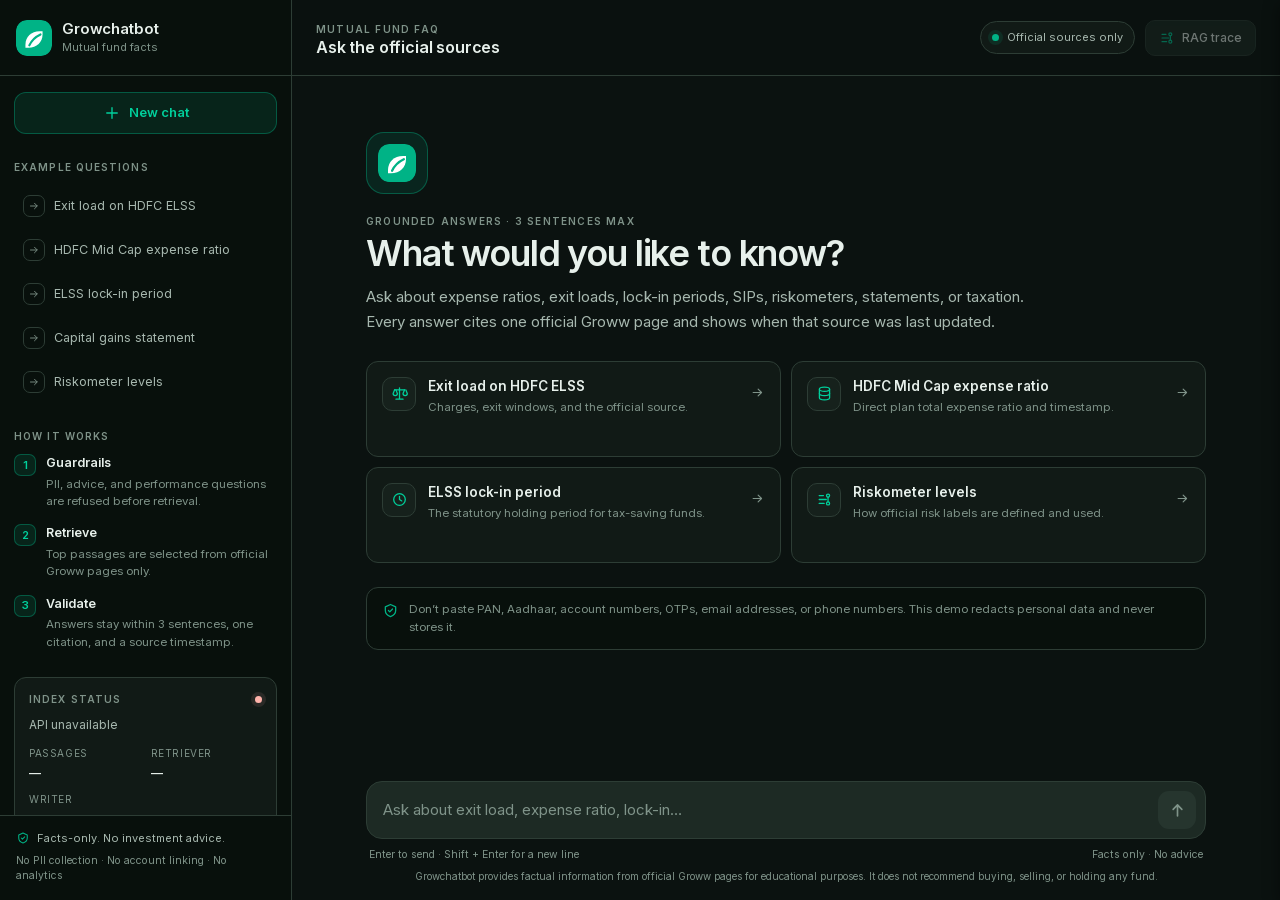
==== commit e14df10f: "Rebuild UI from Stitch export and document design source" ====
--- a/index.html
+++ b/index.html
@@ -3,402 +3,334 @@
 <head>
   <meta charset="UTF-8" />
   <meta name="viewport" content="width=device-width, initial-scale=1.0" />
-  <meta name="theme-color" content="#F8FAF9" />
-  <meta name="description" content="Groww investment dashboard — markets, portfolio, and SIPs at a glance." />
-  <title>Groww — Investment Dashboard</title>
-  <link rel="icon" href="data:image/svg+xml,<svg xmlns='http://www.w3.org/2000/svg' viewBox='0 0 40 40'><rect width='40' height='40' rx='11' fill='%2300B386'/><path d='M11 27c0-8.3 6-14 15-14h3v3c0 8.3-6 14-15 14h-3v-3Z' fill='white'/><path d='M15 28c2.5-5.3 6.4-9 11.5-11.3' stroke='%2300B386' stroke-width='2.4' stroke-linecap='round'/></svg>" />
+  <meta name="theme-color" content="#0B1210" />
+  <meta
+    name="description"
+    content="Growchatbot — facts-only mutual fund answers grounded in official Groww pages."
+  />
+  <title>Growchatbot — Mutual fund facts</title>
+  <link
+    rel="icon"
+    href="data:image/svg+xml,<svg xmlns='http://www.w3.org/2000/svg' viewBox='0 0 40 40'><rect width='40' height='40' rx='11' fill='%2300B386'/><path d='M11 27c0-8.3 6-14 15-14h3v3c0 8.3-6 14-15 14h-3v-3Z' fill='white'/><path d='M15 28c2.5-5.3 6.4-9 11.5-11.3' stroke='%2300B386' stroke-width='2.4' stroke-linecap='round'/></svg>"
+  />
   <link rel="stylesheet" href="styles.css" />
 </head>
 <body>
-  <a class="skip-link" href="#mainContent">Skip to content</a>
-
-  <header class="topbar">
-    <div class="topbar-inner">
-      <a class="brand" href="#" aria-label="Groww home">
-        <span class="brand-symbol" aria-hidden="true">
-          <svg viewBox="0 0 40 40" fill="none">
-            <rect width="40" height="40" rx="12" fill="#E8FBF5"/>
-            <path d="M10.5 27.5c0-8.9 6.4-15 15.8-15h3.2v3.2c0 8.9-6.4 15-15.8 15h-3.2v-3.2Z" fill="#00B386"/>
-            <path d="M14.8 28.2c2.5-5.6 6.9-9.6 12.4-12.2" stroke="white" stroke-width="2.4" stroke-linecap="round"/>
-          </svg>
-        </span>
-        <span class="brand-word">groww</span>
-      </a>
-
-      <div class="search-shell" id="searchShell">
-        <svg class="search-icon" viewBox="0 0 24 24" fill="none" aria-hidden="true">
-          <circle cx="11" cy="11" r="6.6" stroke="currentColor" stroke-width="1.8"/>
-          <path d="m16 16 4 4" stroke="currentColor" stroke-width="1.8" stroke-linecap="round"/>
-        </svg>
-        <input
-          id="globalSearch"
-          type="search"
-          placeholder="Search stocks, mutual funds, ETFs..."
-          autocomplete="off"
-          spellcheck="false"
-          aria-label="Search stocks, mutual funds, ETFs"
-          aria-controls="searchResults"
-          aria-expanded="false"
-        />
-        <kbd class="search-kbd" aria-hidden="true">⌘ K</kbd>
-
-        <div class="search-popover" id="searchPopover" hidden>
-          <div class="search-popover-head">
-            <span id="searchPopoverTitle">Trending on Groww</span>
-            <span class="search-popover-hint">↑↓ to navigate</span>
+  <a class="skip-link" href="#chatMain">Skip to chat</a>
+
+  <svg class="icon-sprite" aria-hidden="true" focusable="false">
+    <symbol id="i-menu" viewBox="0 0 24 24">
+      <path d="M4 7h16M4 12h16M4 17h16" />
+    </symbol>
+    <symbol id="i-close" viewBox="0 0 24 24">
+      <path d="m6 6 12 12M18 6 6 18" />
+    </symbol>
+    <symbol id="i-plus" viewBox="0 0 24 24">
+      <path d="M12 5v14M5 12h14" />
+    </symbol>
+    <symbol id="i-chat" viewBox="0 0 24 24">
+      <path d="M20 15.5a3 3 0 0 1-3 3H9l-4.2 2.1c-.5.2-1-.2-1-.7V7a3 3 0 0 1 3-3h10a3 3 0 0 1 3 3v8.5Z" />
+      <path d="M8.5 9.5h7M8.5 13h4.5" />
+    </symbol>
+    <symbol id="i-spark" viewBox="0 0 24 24">
+      <path d="M12 3.5 13.9 9l5.6 2-5.6 2L12 18.5 10.1 13 4.5 11l5.6-2L12 3.5Z" />
+    </symbol>
+    <symbol id="i-send" viewBox="0 0 24 24">
+      <path d="M12 19V5M6.5 10.5 12 5l5.5 5.5" />
+    </symbol>
+    <symbol id="i-copy" viewBox="0 0 24 24">
+      <rect x="8.5" y="8.5" width="11" height="11" rx="2.2" />
+      <path d="M15.5 8.5V6.7a2.2 2.2 0 0 0-2.2-2.2H6.7a2.2 2.2 0 0 0-2.2 2.2v6.6a2.2 2.2 0 0 0 2.2 2.2h1.8" />
+    </symbol>
+    <symbol id="i-trace" viewBox="0 0 24 24">
+      <path d="M4.5 6.5h6M4.5 12h10M4.5 17.5h7" />
+      <circle cx="17" cy="6.5" r="2.2" />
+      <circle cx="17" cy="17.5" r="2.2" />
+      <path d="M17 8.7v6.6" />
+    </symbol>
+    <symbol id="i-external" viewBox="0 0 24 24">
+      <path d="M14 5h5v5M19 5l-8 8" />
+      <path d="M18 13.5V18a1.5 1.5 0 0 1-1.5 1.5h-10A1.5 1.5 0 0 1 5 18V8a1.5 1.5 0 0 1 1.5-1.5H10" />
+    </symbol>
+    <symbol id="i-shield" viewBox="0 0 24 24">
+      <path d="M12 3.5 4.7 6.8v5.1c0 4.4 3 7.2 7.3 8.6 4.3-1.4 7.3-4.2 7.3-8.6V6.8L12 3.5Z" />
+      <path d="m9.1 12 1.9 1.9 3.9-4" />
+    </symbol>
+    <symbol id="i-check" viewBox="0 0 24 24">
+      <path d="m5 12.5 4.2 4.2L19 6.9" />
+    </symbol>
+    <symbol id="i-alert" viewBox="0 0 24 24">
+      <path d="M12 8.5v4.8M12 16.8v.2" />
+      <path d="M10.3 4.5 3.1 17a2 2 0 0 0 1.7 3h14.4a2 2 0 0 0 1.7-3L13.7 4.5a2 2 0 0 0-3.4 0Z" />
+    </symbol>
+    <symbol id="i-clock" viewBox="0 0 24 24">
+      <circle cx="12" cy="12" r="8.2" />
+      <path d="M12 7.5V12l3.2 2" />
+    </symbol>
+    <symbol id="i-arrow" viewBox="0 0 24 24">
+      <path d="M5 12h13M13 6.5 18.5 12 13 17.5" />
+    </symbol>
+    <symbol id="i-database" viewBox="0 0 24 24">
+      <ellipse cx="12" cy="6" rx="7.2" ry="3" />
+      <path d="M4.8 6v6c0 1.7 3.2 3 7.2 3s7.2-1.3 7.2-3V6" />
+      <path d="M4.8 12v6c0 1.7 3.2 3 7.2 3s7.2-1.3 7.2-3v-6" />
+    </symbol>
+    <symbol id="i-scales" viewBox="0 0 24 24">
+      <path d="M12 4v16M7 20h10M5 7h14" />
+      <path d="m5 7-2 5a3 3 0 0 0 6 0L7 7M19 7l-2 5a3 3 0 0 0 6 0l-2-5" />
+    </symbol>
+  </svg>
+
+  <div class="app-shell">
+    <aside class="sidebar" id="sidebar" aria-label="Chat context">
+      <div class="sidebar-head">
+        <a class="brand" href="#" aria-label="Growchatbot home">
+          <span class="brand-mark" aria-hidden="true">
+            <svg viewBox="0 0 40 40" fill="none">
+              <rect width="40" height="40" rx="12" fill="#00B386" />
+              <path d="M10.5 27.5c0-8.9 6.4-15 15.8-15h3.2v3.2c0 8.9-6.4 15-15.8 15h-3.2v-3.2Z" fill="white" />
+              <path d="M14.8 28.2c2.5-5.6 6.9-9.6 12.4-12.2" stroke="#00B386" stroke-width="2.4" stroke-linecap="round" />
+            </svg>
+          </span>
+          <span class="brand-copy">
+            <strong>Growchatbot</strong>
+            <span>Mutual fund facts</span>
+          </span>
+        </a>
+        <button class="icon-btn sidebar-close" id="sidebarClose" type="button" aria-label="Close sidebar">
+          <svg class="icon" aria-hidden="true"><use href="#i-close"></use></svg>
+        </button>
+      </div>
+
+      <div class="sidebar-body">
+        <button class="new-chat" id="newChatBtn" type="button">
+          <svg class="icon" aria-hidden="true"><use href="#i-plus"></use></svg>
+          <span>New chat</span>
+        </button>
+
+        <section class="side-section" aria-labelledby="examplesTitle">
+          <h2 id="examplesTitle">Example questions</h2>
+          <div class="example-list">
+            <button class="example-link" type="button" data-question="What is the exit load on HDFC ELSS?">
+              <span class="example-icon"><svg class="icon" aria-hidden="true"><use href="#i-arrow"></use></svg></span>
+              <span>Exit load on HDFC ELSS</span>
+            </button>
+            <button class="example-link" type="button" data-question="What is the expense ratio of HDFC Mid Cap Fund?">
+              <span class="example-icon"><svg class="icon" aria-hidden="true"><use href="#i-arrow"></use></svg></span>
+              <span>HDFC Mid Cap expense ratio</span>
+            </button>
+            <button class="example-link" type="button" data-question="What is the lock-in period for ELSS?">
+              <span class="example-icon"><svg class="icon" aria-hidden="true"><use href="#i-arrow"></use></svg></span>
+              <span>ELSS lock-in period</span>
+            </button>
+            <button class="example-link" type="button" data-question="How do I get a capital gains statement?">
+              <span class="example-icon"><svg class="icon" aria-hidden="true"><use href="#i-arrow"></use></svg></span>
+              <span>Capital gains statement</span>
+            </button>
+            <button class="example-link" type="button" data-question="What is a riskometer?">
+              <span class="example-icon"><svg class="icon" aria-hidden="true"><use href="#i-arrow"></use></svg></span>
+              <span>Riskometer levels</span>
+            </button>
           </div>
-          <div class="search-results" id="searchResults" role="listbox" aria-label="Search results"></div>
-          <div class="search-footer">
-            <svg viewBox="0 0 24 24" fill="none" aria-hidden="true">
-              <path d="M12 3.5 4.7 6.8v5.1c0 4.4 3 7.2 7.3 8.6 4.3-1.4 7.3-4.2 7.3-8.6V6.8L12 3.5Z" stroke="currentColor" stroke-width="1.5" stroke-linejoin="round"/>
-              <path d="m9.1 12 1.9 1.9 3.9-4" stroke="currentColor" stroke-width="1.5" stroke-linecap="round" stroke-linejoin="round"/>
-            </svg>
-            Official sources · No investment advice
+        </section>
+
+        <section class="side-section" aria-labelledby="howTitle">
+          <h2 id="howTitle">How it works</h2>
+          <ol class="step-list">
+            <li>
+              <span class="step-num">1</span>
+              <div>
+                <strong>Guardrails</strong>
+                <p>PII, advice, and performance questions are refused before retrieval.</p>
+              </div>
+            </li>
+            <li>
+              <span class="step-num">2</span>
+              <div>
+                <strong>Retrieve</strong>
+                <p>Top passages are selected from official Groww pages only.</p>
+              </div>
+            </li>
+            <li>
+              <span class="step-num">3</span>
+              <div>
+                <strong>Validate</strong>
+                <p>Answers stay within 3 sentences, one citation, and a source timestamp.</p>
+              </div>
+            </li>
+          </ol>
+        </section>
+
+        <section class="status-card" aria-labelledby="statusTitle">
+          <div class="status-card-head">
+            <h2 id="statusTitle">Index status</h2>
+            <span class="status-dot" id="statusDot" aria-hidden="true"></span>
+          </div>
+          <p class="status-line" id="statusText">Checking index…</p>
+          <dl class="status-grid">
+            <div>
+              <dt>Passages</dt>
+              <dd id="indexCount">—</dd>
+            </div>
+            <div>
+              <dt>Retriever</dt>
+              <dd id="retrieverMode">—</dd>
+            </div>
+            <div>
+              <dt>Writer</dt>
+              <dd id="generationMode">—</dd>
+            </div>
+          </dl>
+        </section>
+      </div>
+
+      <footer class="sidebar-foot">
+        <p><svg class="icon" aria-hidden="true"><use href="#i-shield"></use></svg> Facts-only. No investment advice.</p>
+        <p class="muted">No PII collection · No account linking · No analytics</p>
+      </footer>
+    </aside>
+
+    <div class="workspace">
+      <header class="topbar">
+        <button class="icon-btn menu-btn" id="menuBtn" type="button" aria-label="Open sidebar" aria-controls="sidebar" aria-expanded="false">
+          <svg class="icon" aria-hidden="true"><use href="#i-menu"></use></svg>
+        </button>
+        <div class="topbar-title">
+          <span class="eyebrow">Mutual fund FAQ</span>
+          <h1>Ask the official sources</h1>
+        </div>
+        <div class="topbar-actions">
+          <span class="source-pill">
+            <span class="status-dot is-ok" aria-hidden="true"></span>
+            Official sources only
+          </span>
+          <button class="secondary-btn" id="traceToggle" type="button" disabled>
+            <svg class="icon" aria-hidden="true"><use href="#i-trace"></use></svg>
+            <span>RAG trace</span>
+          </button>
+        </div>
+      </header>
+
+      <main class="chat-main" id="chatMain">
+        <div class="chat-scroll" id="chatScroll">
+          <section class="welcome" id="welcome" aria-labelledby="welcomeTitle">
+            <div class="welcome-mark" aria-hidden="true">
+              <svg viewBox="0 0 40 40" fill="none">
+                <rect width="40" height="40" rx="12" fill="#00B386" />
+                <path d="M10.5 27.5c0-8.9 6.4-15 15.8-15h3.2v3.2c0 8.9-6.4 15-15.8 15h-3.2v-3.2Z" fill="white" />
+                <path d="M14.8 28.2c2.5-5.6 6.9-9.6 12.4-12.2" stroke="#00B386" stroke-width="2.4" stroke-linecap="round" />
+              </svg>
+            </div>
+            <p class="eyebrow">Grounded answers · 3 sentences max</p>
+            <h2 id="welcomeTitle">What would you like to know?</h2>
+            <p class="welcome-copy">
+              Ask about expense ratios, exit loads, lock-in periods, SIPs, riskometers,
+              statements, or taxation. Every answer cites one official Groww page and
+              shows when that source was last updated.
+            </p>
+
+            <div class="example-grid" aria-label="Example questions">
+              <button class="example-card" type="button" data-question="What is the exit load on HDFC ELSS?">
+                <span class="example-card-icon"><svg class="icon" aria-hidden="true"><use href="#i-scales"></use></svg></span>
+                <span class="example-card-copy">
+                  <strong>Exit load on HDFC ELSS</strong>
+                  <span>Charges, exit windows, and the official source.</span>
+                </span>
+                <svg class="icon example-arrow" aria-hidden="true"><use href="#i-arrow"></use></svg>
+              </button>
+              <button class="example-card" type="button" data-question="What is the expense ratio of HDFC Mid Cap Fund?">
+                <span class="example-card-icon"><svg class="icon" aria-hidden="true"><use href="#i-database"></use></svg></span>
+                <span class="example-card-copy">
+                  <strong>HDFC Mid Cap expense ratio</strong>
+                  <span>Direct plan total expense ratio and timestamp.</span>
+                </span>
+                <svg class="icon example-arrow" aria-hidden="true"><use href="#i-arrow"></use></svg>
+              </button>
+              <button class="example-card" type="button" data-question="What is the lock-in period for ELSS?">
+                <span class="example-card-icon"><svg class="icon" aria-hidden="true"><use href="#i-clock"></use></svg></span>
+                <span class="example-card-copy">
+                  <strong>ELSS lock-in period</strong>
+                  <span>The statutory holding period for tax-saving funds.</span>
+                </span>
+                <svg class="icon example-arrow" aria-hidden="true"><use href="#i-arrow"></use></svg>
+              </button>
+              <button class="example-card" type="button" data-question="What is a riskometer?">
+                <span class="example-card-icon"><svg class="icon" aria-hidden="true"><use href="#i-trace"></use></svg></span>
+                <span class="example-card-copy">
+                  <strong>Riskometer levels</strong>
+                  <span>How official risk labels are defined and used.</span>
+                </span>
+                <svg class="icon example-arrow" aria-hidden="true"><use href="#i-arrow"></use></svg>
+              </button>
+            </div>
+
+            <div class="privacy-note">
+              <svg class="icon" aria-hidden="true"><use href="#i-shield"></use></svg>
+              <p>
+                Don’t paste PAN, Aadhaar, account numbers, OTPs, email addresses, or
+                phone numbers. This demo redacts personal data and never stores it.
+              </p>
+            </div>
+          </section>
+
+          <div class="messages" id="messages" aria-live="polite" aria-relevant="additions text"></div>
+        </div>
+
+        <div class="composer-wrap">
+          <div class="composer-inner">
+            <form class="composer" id="queryForm" novalidate>
+              <label class="sr-only" for="queryInput">Ask a mutual fund question</label>
+              <textarea
+                id="queryInput"
+                name="query"
+                rows="1"
+                maxlength="2000"
+                placeholder="Ask about exit load, expense ratio, lock-in…"
+                autocomplete="off"
+                spellcheck="false"
+                enterkeyhint="send"
+              ></textarea>
+              <button class="send-btn" id="sendBtn" type="submit" aria-label="Send question" disabled>
+                <svg class="icon" aria-hidden="true"><use href="#i-send"></use></svg>
+              </button>
+            </form>
+            <div class="composer-hint">
+              <span>Enter to send · Shift + Enter for a new line</span>
+              <span>Facts only · No advice</span>
+            </div>
+            <p class="legal">
+              Growchatbot provides factual information from official Groww pages for
+              educational purposes. It does not recommend buying, selling, or holding
+              any fund.
+            </p>
           </div>
         </div>
+      </main>
+    </div>
+  </div>
+
+  <div class="scrim" id="scrim"></div>
+
+  <aside class="trace-drawer" id="traceDrawer" aria-hidden="true" aria-labelledby="traceTitle">
+    <div class="trace-head">
+      <div>
+        <p class="eyebrow">6 stage artifacts</p>
+        <h2 id="traceTitle">RAG inspector</h2>
       </div>
-
-      <nav class="main-nav" aria-label="Primary navigation">
-        <button class="nav-link is-active" data-scroll-target="top" type="button" aria-current="page">Explore</button>
-        <button class="nav-link" data-scroll-target="portfolioCard" type="button">Investments</button>
-        <button class="nav-link" data-scroll-target="sipCard" type="button">SIP Tracker</button>
-      </nav>
-
-      <div class="topbar-actions">
-        <div class="popover-anchor">
-          <button class="icon-button" id="notificationsBtn" type="button" aria-label="Notifications" aria-expanded="false">
-            <svg viewBox="0 0 24 24" fill="none" aria-hidden="true">
-              <path d="M18 9.7a6 6 0 1 0-12 0c0 3.4-1.1 4.7-1.8 5.6-.3.4 0 1 .5 1h14.6c.5 0 .8-.6.5-1-.7-.9-1.8-2.2-1.8-5.6Z" stroke="currentColor" stroke-width="1.7" stroke-linejoin="round"/>
-              <path d="M9.7 19.1a2.5 2.5 0 0 0 4.6 0" stroke="currentColor" stroke-width="1.7" stroke-linecap="round"/>
-            </svg>
-            <span class="notification-dot" aria-hidden="true"></span>
-          </button>
-          <div class="popover notifications-popover" id="notificationsPopover" hidden>
-            <div class="popover-title-row">
-              <strong>Notifications</strong>
-              <span class="soft-badge">2 new</span>
-            </div>
-            <div class="notification-item">
-              <span class="notification-icon notification-icon-green">
-                <svg viewBox="0 0 24 24" fill="none"><path d="m5 12.5 4.2 4.2L19 6.9" stroke="currentColor" stroke-width="1.8" stroke-linecap="round" stroke-linejoin="round"/></svg>
-              </span>
-              <div><strong>SIP payment successful</strong><span>HDFC Flexi Cap · ₹5,000 · 2h ago</span></div>
-            </div>
-            <div class="notification-item">
-              <span class="notification-icon notification-icon-violet">
-                <svg viewBox="0 0 24 24" fill="none"><path d="M5 18.5V12m7 6.5V6m7 12.5v-4" stroke="currentColor" stroke-width="1.8" stroke-linecap="round"/></svg>
-              </span>
-              <div><strong>Nifty 50 crossed 24,800</strong><span>Your portfolio is up 0.59% today</span></div>
-            </div>
-            <button class="popover-footer-link" type="button" data-toast="All notifications marked as read">Mark all as read</button>
-          </div>
-        </div>
-
-        <button class="wallet-chip" id="walletChip" type="button" aria-label="Wallet balance ₹12,450. Add funds">
-          <span class="wallet-icon" aria-hidden="true">
-            <svg viewBox="0 0 24 24" fill="none">
-              <path d="M4.6 7.8h14.8c.6 0 1.1.5 1.1 1.1v9.2c0 .6-.5 1.1-1.1 1.1H4.6c-.6 0-1.1-.5-1.1-1.1V6.4c0-.9.8-1.7 1.7-1.7h11.2" stroke="currentColor" stroke-width="1.7" stroke-linecap="round"/>
-              <path d="M20.5 11.2h-4.2a2.1 2.1 0 0 0 0 4.2h4.2v-4.2Z" stroke="currentColor" stroke-width="1.7" stroke-linejoin="round"/>
-              <circle cx="16.6" cy="13.3" r=".9" fill="currentColor"/>
-            </svg>
-          </span>
-          <span class="wallet-copy"><span>Wallet</span><strong>₹12,450</strong></span>
-          <span class="wallet-add" aria-hidden="true">
-            <svg viewBox="0 0 20 20" fill="none"><path d="M10 4.5v11M4.5 10h11" stroke="currentColor" stroke-width="1.7" stroke-linecap="round"/></svg>
-          </span>
-        </button>
-
-        <div class="popover-anchor profile-anchor">
-          <button class="profile-button" id="profileBtn" type="button" aria-label="Open profile menu" aria-expanded="false">
-            <span class="avatar">SR<span class="online-dot" aria-hidden="true"></span></span>
-            <span class="profile-name">Shivani</span>
-            <svg class="chevron" viewBox="0 0 20 20" fill="none" aria-hidden="true"><path d="m6 8 4 4 4-4" stroke="currentColor" stroke-width="1.6" stroke-linecap="round" stroke-linejoin="round"/></svg>
-          </button>
-          <div class="popover profile-popover" id="profilePopover" hidden>
-            <div class="profile-popover-head">
-              <span class="avatar avatar-large">SR<span class="online-dot"></span></span>
-              <div><strong>Shivani Reddy</strong><span>shivani@example.com</span></div>
-            </div>
-            <button type="button" data-toast="Account settings opened">Account settings</button>
-            <button type="button" data-toast="Your reports are ready to download">Reports & statements</button>
-            <button type="button" data-toast="Help centre opened">Help centre</button>
-            <div class="profile-popover-sep"></div>
-            <button class="signout" type="button" data-toast="This is a demo account">Sign out</button>
-          </div>
-        </div>
-      </div>
+      <button class="icon-btn" id="traceClose" type="button" aria-label="Close RAG inspector">
+        <svg class="icon" aria-hidden="true"><use href="#i-close"></use></svg>
+      </button>
     </div>
-  </header>
-
-  <main class="page-shell" id="mainContent">
-    <section class="page-intro" aria-labelledby="pageTitle">
-      <div class="intro-copy">
-        <div class="market-state">
-          <span class="status-dot" aria-hidden="true"></span>
-          <span>Markets open</span>
-          <span class="state-divider" aria-hidden="true"></span>
-          <span class="state-date">Wed, 3 Nov 2026</span>
-        </div>
-        <h1 id="pageTitle">Good morning, Shivani</h1>
-        <p>Your portfolio is up <span class="positive-text">0.59%</span> today. Here's the market at a glance.</p>
-      </div>
-      <div class="intro-actions">
-        <button class="button button-secondary" type="button" data-toast="Statement download started">
-          <svg viewBox="0 0 24 24" fill="none" aria-hidden="true"><path d="M12 4v10m0 0 3.6-3.6M12 14l-3.6-3.6M5 16.5v2.1c0 .8.6 1.4 1.4 1.4h11.2c.8 0 1.4-.6 1.4-1.4v-2.1" stroke="currentColor" stroke-width="1.7" stroke-linecap="round" stroke-linejoin="round"/></svg>
-          Statement
-        </button>
-        <button class="button button-primary" type="button" data-toast="Add funds flow opened">
-          <svg viewBox="0 0 24 24" fill="none" aria-hidden="true"><path d="M12 5v14M5 12h14" stroke="currentColor" stroke-width="1.9" stroke-linecap="round"/></svg>
-          Add funds
-        </button>
-      </div>
-    </section>
-
-    <section class="indices-ribbon" aria-label="Market indices">
-      <article class="index-item">
-        <div class="index-copy">
-          <div class="index-label">NIFTY 50 <span class="exchange-tag">NSE</span></div>
-          <div class="index-value">24,812.30</div>
-          <div class="index-change positive-text">
-            <span class="change-arrow">↑</span> 1.24%
-            <span class="change-points">+304.15</span>
-          </div>
-        </div>
-        <svg class="sparkline" id="sparkNifty" viewBox="0 0 112 42" preserveAspectRatio="none" aria-hidden="true"></svg>
-      </article>
-
-      <article class="index-item">
-        <div class="index-copy">
-          <div class="index-label">SENSEX <span class="exchange-tag">BSE</span></div>
-          <div class="index-value">81,420.65</div>
-          <div class="index-change positive-text">
-            <span class="change-arrow">↑</span> 0.86%
-            <span class="change-points">+694.82</span>
-          </div>
-        </div>
-        <svg class="sparkline" id="sparkSensex" viewBox="0 0 112 42" preserveAspectRatio="none" aria-hidden="true"></svg>
-      </article>
-
-      <article class="index-item">
-        <div class="index-copy">
-          <div class="index-label">NASDAQ <span class="exchange-tag">US</span></div>
-          <div class="index-value">18,938.20</div>
-          <div class="index-change negative-text">
-            <span class="change-arrow">↓</span> 0.42%
-            <span class="change-points">−79.64</span>
-          </div>
-        </div>
-        <svg class="sparkline sparkline-negative" id="sparkNasdaq" viewBox="0 0 112 42" preserveAspectRatio="none" aria-hidden="true"></svg>
-      </article>
-
-      <article class="index-item market-status-card">
-        <div class="status-orb" aria-hidden="true">
-          <span></span>
-          <svg viewBox="0 0 24 24" fill="none"><path d="M5 16.2 9.2 12l3 3L19 8" stroke="currentColor" stroke-width="1.9" stroke-linecap="round" stroke-linejoin="round"/><path d="M15.5 8H19v3.5" stroke="currentColor" stroke-width="1.9" stroke-linecap="round" stroke-linejoin="round"/></svg>
-        </div>
-        <div class="market-status-copy">
-          <div class="index-label">Market status</div>
-          <div class="market-open"><span class="status-dot" aria-hidden="true"></span>Open</div>
-          <div class="market-close">Closes in 4h 12m</div>
-        </div>
-      </article>
-    </section>
-
-    <div class="workspace-grid">
-      <div class="primary-column">
-        <section class="card market-card" aria-labelledby="marketHeading">
-          <div class="card-heading-row market-card-head">
-            <div>
-              <span class="section-eyebrow">Markets</span>
-              <h2 id="marketHeading">Discover</h2>
-            </div>
-            <div class="market-tabs" role="tablist" aria-label="Market categories">
-              <button class="market-tab is-active" type="button" role="tab" aria-selected="true" data-market-tab="stocks">Stocks</button>
-              <button class="market-tab" type="button" role="tab" aria-selected="false" data-market-tab="mutualFunds">Mutual Funds</button>
-              <button class="market-tab" type="button" role="tab" aria-selected="false" data-market-tab="fixedDeposits">Fixed Deposits</button>
-            </div>
-          </div>
-
-          <div class="market-panels" id="marketPanels"></div>
-        </section>
-
-        <section class="card portfolio-card" id="portfolioCard" aria-labelledby="portfolioHeading">
-          <div class="portfolio-head">
-            <div class="portfolio-summary">
-              <div class="portfolio-kicker">
-                <span id="portfolioHeading">Portfolio value</span>
-                <span class="live-badge"><span aria-hidden="true"></span>Live</span>
-              </div>
-              <div class="portfolio-value-row">
-                <h2 id="portfolioValue">₹3,12,480</h2>
-                <span class="return-pill positive" id="periodReturnPill">+13.65%</span>
-              </div>
-              <p class="portfolio-subline" id="portfolioSubline">
-                <span class="positive-text" id="periodReturnAmount">+₹37,630</span>
-                <span id="periodReturnCopy">returns in the last year</span>
-                <span class="meta-dot" aria-hidden="true">·</span>
-                Invested <strong>₹2,74,850</strong>
-              </p>
-            </div>
-            <div class="timeline-tabs" role="tablist" aria-label="Portfolio chart period">
-              <button class="timeline-tab" type="button" role="tab" aria-selected="false" data-period="1D">1D</button>
-              <button class="timeline-tab" type="button" role="tab" aria-selected="false" data-period="1W">1W</button>
-              <button class="timeline-tab" type="button" role="tab" aria-selected="false" data-period="1M">1M</button>
-              <button class="timeline-tab is-active" type="button" role="tab" aria-selected="true" data-period="1Y">1Y</button>
-              <button class="timeline-tab" type="button" role="tab" aria-selected="false" data-period="ALL">ALL</button>
-            </div>
-          </div>
-
-          <div class="chart-wrap" id="chartWrap">
-            <svg id="portfolioChart" role="img" aria-label="Portfolio value chart"></svg>
-            <div class="chart-tooltip" id="chartTooltip" hidden>
-              <span id="chartTooltipDate"></span>
-              <strong id="chartTooltipValue"></strong>
-            </div>
-          </div>
-
-          <div class="portfolio-footer">
-            <div class="chart-legend"><span class="legend-dot" aria-hidden="true"></span>Portfolio value</div>
-            <div class="chart-meta">
-              <span>Updated just now</span>
-              <button class="refresh-button" type="button" id="refreshChart" aria-label="Refresh portfolio chart">
-                <svg viewBox="0 0 24 24" fill="none" aria-hidden="true"><path d="M19 8.2A7.8 7.8 0 1 0 19.6 14" stroke="currentColor" stroke-width="1.7" stroke-linecap="round"/><path d="M19.3 4.8v4h-4" stroke="currentColor" stroke-width="1.7" stroke-linecap="round" stroke-linejoin="round"/></svg>
-              </button>
-            </div>
-          </div>
-        </section>
-      </div>
-
-      <aside class="sidebar" aria-label="Trading and SIP shortcuts">
-        <section class="card order-card" id="orderCard" aria-labelledby="orderHeading">
-          <div class="order-head">
-            <div>
-              <span class="section-eyebrow">Orders</span>
-              <h2 id="orderHeading">Quick invest</h2>
-            </div>
-            <span class="zero-brokerage">₹0 brokerage</span>
-          </div>
-
-          <div class="segmented trade-side" role="tablist" aria-label="Trade side">
-            <button class="segment is-active" type="button" role="tab" aria-selected="true" data-side="buy">Buy</button>
-            <button class="segment" type="button" role="tab" aria-selected="false" data-side="sell">Sell</button>
-          </div>
-
-          <div class="field-group">
-            <label class="field-label" for="stockPicker">Instrument</label>
-            <div class="stock-picker-wrap">
-              <button class="stock-picker" id="stockPicker" type="button" aria-haspopup="listbox" aria-expanded="false" aria-controls="stockMenu">
-                <span class="company-logo logo-reliance" id="selectedLogo" aria-hidden="true">R</span>
-                <span class="picker-copy">
-                  <strong id="selectedTicker">RELIANCE</strong>
-                  <span id="selectedName">Reliance Industries</span>
-                </span>
-                <span class="picker-price">
-                  <span id="selectedPrice">₹2,986.40</span>
-                  <span class="positive-text" id="selectedChange">+1.86%</span>
-                </span>
-                <svg class="chevron" viewBox="0 0 20 20" fill="none" aria-hidden="true"><path d="m6 8 4 4 4-4" stroke="currentColor" stroke-width="1.6" stroke-linecap="round" stroke-linejoin="round"/></svg>
-              </button>
-              <div class="stock-menu" id="stockMenu" role="listbox" aria-label="Choose an instrument" hidden></div>
-            </div>
-          </div>
-
-          <div class="order-mode-row">
-            <div class="segmented mode-segment" role="tablist" aria-label="Order duration">
-              <button class="mode-tab is-active" type="button" role="tab" aria-selected="true" data-mode="intraday">Intraday</button>
-              <button class="mode-tab" type="button" role="tab" aria-selected="false" data-mode="longterm">Long term</button>
-            </div>
-            <span class="product-badge" id="productBadge">MIS</span>
-          </div>
-
-          <div class="order-inputs">
-            <div class="field-group">
-              <label class="field-label" for="limitPrice">Limit price</label>
-              <div class="input-shell">
-                <span class="input-prefix">₹</span>
-                <input id="limitPrice" type="number" value="2986.40" min="0.05" step="0.05" inputmode="decimal" />
-              </div>
-            </div>
-            <div class="field-group">
-              <label class="field-label" for="quantity">Quantity</label>
-              <div class="input-shell">
-                <input id="quantity" type="number" value="10" min="1" step="1" inputmode="numeric" />
-                <span class="input-suffix">Qty</span>
-              </div>
-            </div>
-          </div>
-
-          <div class="order-summary">
-            <div class="order-summary-row">
-              <span>Estimated amount</span>
-              <strong id="estimatedAmount">₹29,864.00</strong>
-            </div>
-            <div class="order-summary-row order-summary-muted">
-              <span>Available margin</span>
-              <span>₹1,24,580</span>
-            </div>
-          </div>
-
-          <button class="place-order-button" id="placeOrder" type="button">
-            <span id="placeOrderLabel">Buy RELIANCE</span>
-            <svg viewBox="0 0 24 24" fill="none" aria-hidden="true"><path d="M5 12h13m0 0-4.6-4.6M18 12l-4.6 4.6" stroke="currentColor" stroke-width="1.9" stroke-linecap="round" stroke-linejoin="round"/></svg>
-          </button>
-          <div class="order-note">
-            <svg viewBox="0 0 24 24" fill="none" aria-hidden="true"><rect x="5.6" y="10.3" width="12.8" height="9.2" rx="2" stroke="currentColor" stroke-width="1.6"/><path d="M8.7 10.3V8a3.3 3.3 0 1 1 6.6 0v2.3" stroke="currentColor" stroke-width="1.6" stroke-linecap="round"/></svg>
-            <span>Simulated order · No real money involved</span>
-          </div>
-        </section>
-
-        <section class="card sip-card" id="sipCard" aria-labelledby="sipHeading">
-          <div class="sip-head">
-            <div>
-              <span class="section-eyebrow">Scheduled</span>
-              <h2 id="sipHeading">Upcoming SIPs</h2>
-            </div>
-            <button class="text-link" id="manageSips" type="button">Manage</button>
-          </div>
-
-          <div class="sip-summary">
-            <svg viewBox="0 0 24 24" fill="none" aria-hidden="true"><rect x="4.2" y="5.8" width="15.6" height="14" rx="2.4" stroke="currentColor" stroke-width="1.6"/><path d="M8 3.9v3.5M16 3.9v3.5M4.2 10h15.6" stroke="currentColor" stroke-width="1.6" stroke-linecap="round"/><path d="m9.2 14.7 1.7 1.7 3.7-3.8" stroke="currentColor" stroke-width="1.6" stroke-linecap="round" stroke-linejoin="round"/></svg>
-            <span id="sipSummaryText"><strong>2 auto-debits</strong> · ₹7,500 due this week</span>
-          </div>
-
-          <div class="sip-list">
-            <div class="sip-item" data-amount="5000" data-day="05">
-              <div class="sip-date"><span>NOV</span><strong>05</strong></div>
-              <div class="sip-info"><strong>HDFC Flexi Cap Fund</strong><span>₹5,000 · <span class="auto-status">Auto-debit on</span></span></div>
-              <label class="switch"><input type="checkbox" checked aria-label="Toggle auto-debit for HDFC Flexi Cap Fund" /><span class="switch-track"></span></label>
-            </div>
-            <div class="sip-item" data-amount="2500" data-day="07">
-              <div class="sip-date"><span>NOV</span><strong>07</strong></div>
-              <div class="sip-info"><strong>HDFC ELSS Tax Saver</strong><span>₹2,500 · <span class="auto-status">Auto-debit on</span></span></div>
-              <label class="switch"><input type="checkbox" checked aria-label="Toggle auto-debit for HDFC ELSS Tax Saver" /><span class="switch-track"></span></label>
-            </div>
-            <div class="sip-item" data-amount="3000" data-day="10">
-              <div class="sip-date"><span>NOV</span><strong>10</strong></div>
-              <div class="sip-info"><strong>Nifty 50 Index Fund</strong><span>₹3,000 · <span class="auto-status is-paused">Auto-debit paused</span></span></div>
-              <label class="switch"><input type="checkbox" aria-label="Toggle auto-debit for Nifty 50 Index Fund" /><span class="switch-track"></span></label>
-            </div>
-          </div>
-
-          <button class="sip-footer" type="button" data-toast="UPI AutoPay mandate is active">
-            <span class="sip-footer-icon" aria-hidden="true">
-              <svg viewBox="0 0 24 24" fill="none"><path d="M12 3.8 4.8 7v5c0 4.2 2.8 7 7.2 8.3 4.4-1.3 7.2-4.1 7.2-8.3V7L12 3.8Z" stroke="currentColor" stroke-width="1.5" stroke-linejoin="round"/><path d="m9.2 12 1.9 1.9 3.9-4" stroke="currentColor" stroke-width="1.5" stroke-linecap="round" stroke-linejoin="round"/></svg>
-            </span>
-            <span>UPI AutoPay mandate active</span>
-            <svg class="sip-footer-arrow" viewBox="0 0 20 20" fill="none" aria-hidden="true"><path d="m7.5 4.5 5 5.5-5 5.5" stroke="currentColor" stroke-width="1.5" stroke-linecap="round" stroke-linejoin="round"/></svg>
-          </button>
-        </section>
-      </aside>
+    <div class="trace-meta" id="traceMeta">
+      <span class="meta-chip">No query yet</span>
     </div>
-  </main>
-
-  <div class="toast" id="toast" role="status" aria-live="polite">
-    <span class="toast-icon" aria-hidden="true">
-      <svg viewBox="0 0 24 24" fill="none"><path d="m5 12.5 4.2 4.2L19 6.9" stroke="currentColor" stroke-width="2" stroke-linecap="round" stroke-linejoin="round"/></svg>
-    </span>
-    <span id="toastText"></span>
-  </div>
+    <div class="trace-tabs" id="traceTabs" role="tablist" aria-label="Stage artifacts"></div>
+    <div class="trace-body" id="traceBody">
+      <p class="trace-empty">Ask a question to inspect its request, guardrails, retrieval, prompt, completion, and response.</p>
+    </div>
+  </aside>
+
+  <div class="toast" id="toast" role="status" aria-live="polite"></div>
 
   <script src="app.js"></script>
 </body>
--- a/styles.css
+++ b/styles.css
@@ -7,3111 +7,1593 @@
 }
 
 :root {
-  --green: #00d09c;
-  --green-strong: #00b386;
-  --green-deep: #00855f;
-  --green-ink: #006d50;
-  --green-soft: #e8fbf5;
-  --green-wash: #f2fbf8;
-  --ink: #1e2229;
-  --ink-soft: #22252a;
-  --muted: #7c828d;
-  --muted-light: #a1a7b0;
-  --canvas: #f8faf9;
-  --surface: #ffffff;
-  --surface-soft: #f4f6f8;
-  --surface-tint: #f8faf9;
-  --border: #eaeef2;
-  --border-strong: #dfe5ea;
-  --down: #eb5757;
-  --down-soft: #fff1f1;
-  --violet: #7558e8;
-  --violet-soft: #f1eefe;
-  --cyan: #0b93a6;
-  --cyan-soft: #eaf9fb;
-  --amber: #b7791f;
-  --amber-soft: #fff8e7;
-  --shadow-card: 0 1px 2px rgba(20, 29, 26, 0.015), 0 3px 12px rgba(20, 29, 26, 0.035);
-  --shadow-float: 0 16px 38px rgba(28, 39, 34, 0.12), 0 2px 7px rgba(28, 39, 34, 0.05);
-  --radius-card: 16px;
-  --radius-control: 10px;
-  --font: "Inter", -apple-system, BlinkMacSystemFont, "Segoe UI", Helvetica, Arial, sans-serif;
-}
-
-* {
+  --bg: #0b1210;
+  --surface-lowest: #08100c;
+  --surface-low: #111a16;
+  --surface: #16211c;
+  --surface-high: #1d2a24;
+  --surface-highest: #26352e;
+  --border: #2d3d35;
+  --border-strong: #3b4d44;
+  --text: #e7f0eb;
+  --text-muted: #a7b8af;
+  --text-faint: #7f9389;
+  --accent: #00b386;
+  --accent-strong: #00d09c;
+  --accent-soft: rgba(0, 179, 134, 0.12);
+  --accent-border: rgba(0, 179, 134, 0.38);
+  --accent-ink: #04130d;
+  --user-bubble: #10382d;
+  --warning: #ffc8a3;
+  --warning-soft: rgba(255, 161, 91, 0.11);
+  --warning-border: rgba(255, 161, 91, 0.3);
+  --error: #ffb4ab;
+  --error-soft: rgba(255, 180, 171, 0.1);
+  --error-border: rgba(255, 180, 171, 0.3);
+  --radius-sm: 8px;
+  --radius: 12px;
+  --radius-lg: 16px;
+  --radius-full: 999px;
+  --sidebar: 292px;
+  --font: "Inter", -apple-system, BlinkMacSystemFont, "Segoe UI", sans-serif;
+  --mono: ui-monospace, SFMono-Regular, "SF Mono", Menlo, Consolas, monospace;
+  --shadow: 0 4px 16px rgba(0, 0, 0, 0.45);
+}
+
+*,
+*::before,
+*::after {
   box-sizing: border-box;
 }
 
-[hidden] {
-  display: none !important;
-}
-
-html {
-  min-width: 320px;
-  scroll-behavior: smooth;
-}
-
+html,
 body {
-  min-width: 320px;
+  height: 100%;
+}
+
+body {
   margin: 0;
-  color: var(--ink);
-  background-color: var(--canvas);
-  background-image:
-    radial-gradient(900px 360px at 52% -180px, rgba(0, 208, 156, 0.07), transparent 72%),
-    linear-gradient(180deg, rgba(255, 255, 255, 0.28) 0, rgba(248, 250, 249, 0) 260px);
+  background: var(--bg);
+  color: var(--text);
   font-family: var(--font);
   font-size: 14px;
-  line-height: 1.45;
+  line-height: 1.5;
   -webkit-font-smoothing: antialiased;
-  -moz-osx-font-smoothing: grayscale;
   text-rendering: optimizeLegibility;
 }
 
-body::before {
-  position: fixed;
-  z-index: -1;
-  inset: 0;
-  background-image: radial-gradient(rgba(30, 34, 41, 0.022) 0.65px, transparent 0.65px);
-  background-size: 18px 18px;
-  mask-image: linear-gradient(to bottom, rgba(0, 0, 0, 0.35), transparent 44%);
-  pointer-events: none;
-  content: "";
-}
-
 button,
+textarea,
 input {
   font: inherit;
 }
 
 button {
-  color: inherit;
+  cursor: pointer;
+}
+
+button:disabled {
+  cursor: not-allowed;
 }
 
 a {
+  color: var(--accent-strong);
+}
+
+::selection {
+  background: var(--accent-border);
+  color: var(--text);
+}
+
+:focus-visible {
+  outline: 2px solid var(--accent);
+  outline-offset: 2px;
+}
+
+.icon-sprite {
+  position: absolute;
+  width: 0;
+  height: 0;
+  overflow: hidden;
+}
+
+.icon {
+  width: 18px;
+  height: 18px;
+  flex: none;
+  fill: none;
+  stroke: currentColor;
+  stroke-width: 1.8;
+  stroke-linecap: round;
+  stroke-linejoin: round;
+}
+
+.sr-only {
+  position: absolute;
+  width: 1px;
+  height: 1px;
+  padding: 0;
+  margin: -1px;
+  overflow: hidden;
+  clip: rect(0, 0, 0, 0);
+  white-space: nowrap;
+  border: 0;
+}
+
+.skip-link {
+  position: fixed;
+  top: 10px;
+  left: 10px;
+  z-index: 200;
+  padding: 10px 14px;
+  border-radius: var(--radius-sm);
+  background: var(--accent);
+  color: var(--accent-ink);
+  font-weight: 600;
+  text-decoration: none;
+  transform: translateY(-160%);
+  transition: transform 150ms ease;
+}
+
+.skip-link:focus {
+  transform: translateY(0);
+}
+
+/* ── Shell ─────────────────────────────────────────────────── */
+
+.app-shell {
+  display: flex;
+  height: 100vh;
+  overflow: hidden;
+}
+
+.sidebar {
+  position: relative;
+  z-index: 30;
+  display: flex;
+  flex: 0 0 var(--sidebar);
+  flex-direction: column;
+  width: var(--sidebar);
+  height: 100vh;
+  background: var(--surface-lowest);
+  border-right: 1px solid var(--border);
+}
+
+.sidebar-head {
+  display: flex;
+  align-items: center;
+  justify-content: space-between;
+  gap: 12px;
+  min-height: 76px;
+  padding: 14px 16px;
+  border-bottom: 1px solid var(--border);
+}
+
+.brand {
+  display: flex;
+  align-items: center;
+  gap: 10px;
+  min-width: 0;
   color: inherit;
   text-decoration: none;
 }
 
-svg {
-  display: block;
-}
-
-::selection {
-  color: var(--ink);
-  background: rgba(0, 208, 156, 0.22);
-}
-
-.skip-link {
-  position: fixed;
-  z-index: 999;
-  top: 10px;
-  left: 10px;
-  padding: 9px 14px;
-  color: #fff;
-  background: var(--ink);
-  border-radius: 9px;
-  transform: translateY(-150%);
-}
-
-.skip-link:focus {
-  transform: translateY(0);
-}
-
-:focus-visible {
-  outline: 2px solid var(--green-strong);
-  outline-offset: 2px;
-}
-
-/* ── Top navigation ─────────────────────────────────────────── */
-
-.topbar {
-  position: sticky;
-  z-index: 100;
-  top: 0;
-  border-bottom: 1px solid rgba(234, 238, 242, 0.9);
-  background: rgba(255, 255, 255, 0.9);
-  -webkit-backdrop-filter: blur(18px) saturate(1.25);
-  backdrop-filter: blur(18px) saturate(1.25);
-}
-
-.topbar-inner {
-  display: flex;
-  align-items: center;
-  gap: 24px;
-  width: 100%;
-  max-width: 1440px;
-  height: 64px;
-  margin: 0 auto;
-  padding: 0 28px;
-}
-
-.brand {
-  display: inline-flex;
+.brand-mark {
+  display: grid;
   flex: none;
-  align-items: center;
-  gap: 9px;
-  border-radius: 10px;
-}
-
-.brand-symbol {
-  display: grid;
-  width: 32px;
-  height: 32px;
   place-items: center;
-  transition: transform 180ms ease;
-}
-
-.brand:hover .brand-symbol {
-  transform: rotate(-5deg) scale(1.04);
-}
-
-.brand-symbol svg {
+  width: 36px;
+  height: 36px;
+  border-radius: 11px;
+  overflow: hidden;
+}
+
+.brand-mark svg {
   width: 100%;
   height: 100%;
 }
 
-.brand-word {
-  color: #0d3e31;
-  font-size: 22px;
-  font-weight: 700;
-  letter-spacing: -0.06em;
-}
-
-.search-shell {
-  position: relative;
-  display: flex;
-  flex: 0 1 336px;
+.brand-copy {
+  display: flex;
+  flex-direction: column;
+  min-width: 0;
+  line-height: 1.2;
+}
+
+.brand-copy strong {
+  font-size: 15px;
+  font-weight: 600;
+  letter-spacing: -0.01em;
+}
+
+.brand-copy span {
+  margin-top: 3px;
+  color: var(--text-faint);
+  font-size: 11px;
+}
+
+.icon-btn {
+  display: inline-flex;
   align-items: center;
-  height: 40px;
-  padding: 0 9px 0 12px;
-  border: 1px solid transparent;
-  border-radius: 12px;
-  background: var(--surface-soft);
-  transition: background 180ms ease, border-color 180ms ease, box-shadow 180ms ease;
-}
-
-.search-shell:hover {
-  background: #f1f4f5;
-}
-
-.search-shell:focus-within {
-  border-color: rgba(0, 179, 134, 0.45);
-  background: var(--surface);
-  box-shadow: 0 0 0 3px rgba(0, 179, 134, 0.08);
-}
-
-.search-icon {
-  flex: none;
-  width: 17px;
-  height: 17px;
-  color: #8b929c;
-}
-
-.search-shell input {
-  width: 100%;
-  min-width: 0;
-  height: 100%;
-  padding: 0 8px;
-  border: 0;
-  outline: 0;
-  color: var(--ink);
-  background: transparent;
-  font-size: 12.5px;
-  font-weight: 450;
-  letter-spacing: -0.005em;
-}
-
-.search-shell input::placeholder {
-  color: #959ba5;
-  opacity: 1;
-}
-
-.search-shell input::-webkit-search-cancel-button {
-  display: none;
-}
-
-.search-kbd {
-  flex: none;
-  padding: 3px 6px;
-  border: 1px solid #e2e7ec;
-  border-radius: 6px;
-  color: #969ca5;
-  background: rgba(255, 255, 255, 0.7);
-  box-shadow: 0 1px 0 #fff inset;
-  font-family: var(--font);
-  font-size: 9px;
-  font-weight: 500;
-  line-height: 1.4;
-  white-space: nowrap;
-}
-
-.search-popover {
-  position: absolute;
-  z-index: 120;
-  top: calc(100% + 9px);
-  left: 0;
-  overflow: hidden;
-  width: 468px;
-  border: 1px solid var(--border);
-  border-radius: 14px;
-  background: var(--surface);
-  box-shadow: var(--shadow-float);
-  animation: pop-in 150ms ease both;
-}
-
-.search-popover-head {
-  display: flex;
-  align-items: center;
-  justify-content: space-between;
-  padding: 13px 14px 8px;
-  color: var(--ink);
-  font-size: 10.5px;
-  font-weight: 600;
-  letter-spacing: 0.015em;
-}
-
-.search-popover-hint {
-  color: var(--muted-light);
-  font-size: 9px;
-  font-weight: 500;
-  letter-spacing: 0;
-}
-
-.search-results {
-  max-height: 326px;
-  overflow-y: auto;
-  padding: 2px 6px 7px;
-}
-
-.search-result {
-  display: flex;
-  width: 100%;
-  align-items: center;
-  gap: 10px;
-  padding: 8px;
-  border: 0;
-  border-radius: 9px;
-  background: transparent;
-  text-align: left;
-  cursor: pointer;
-  transition: background 120ms ease;
-}
-
-.search-result:hover,
-.search-result.is-highlighted {
-  background: var(--surface-soft);
-}
-
-.search-result .company-logo {
-  width: 30px;
-  height: 30px;
-  font-size: 10px;
-}
-
-.search-result-copy {
-  display: flex;
-  flex: 1;
-  min-width: 0;
-  flex-direction: column;
-  gap: 1px;
-}
-
-.search-result-copy strong {
-  overflow: hidden;
-  color: var(--ink);
-  font-size: 11.5px;
-  font-weight: 600;
-  text-overflow: ellipsis;
-  white-space: nowrap;
-}
-
-.search-result-copy span {
-  overflow: hidden;
-  color: var(--muted);
-  font-size: 9.5px;
-  font-weight: 450;
-  text-overflow: ellipsis;
-  white-space: nowrap;
-}
-
-.search-result-type {
-  flex: none;
-  padding: 3px 6px;
-  border-radius: 5px;
-  font-size: 8.5px;
-  font-weight: 600;
-  letter-spacing: 0.01em;
-}
-
-.search-result-type.stock {
-  color: var(--green-ink);
-  background: var(--green-soft);
-}
-
-.search-result-type.fund {
-  color: var(--violet);
-  background: var(--violet-soft);
-}
-
-.search-result-type.etf {
-  color: var(--cyan);
-  background: var(--cyan-soft);
-}
-
-.search-result-arrow {
-  flex: none;
-  width: 14px;
-  height: 14px;
-  color: #aab0b8;
-}
-
-.search-empty {
-  padding: 25px 18px 29px;
-  color: var(--muted);
-  font-size: 11.5px;
-  text-align: center;
-}
-
-.search-empty strong {
-  display: block;
-  margin-bottom: 3px;
-  color: var(--ink);
-  font-size: 12.5px;
-  font-weight: 600;
-}
-
-.search-footer {
-  display: flex;
-  align-items: center;
-  gap: 6px;
-  padding: 9px 14px;
-  border-top: 1px solid var(--border);
-  color: var(--muted-light);
-  background: #fbfcfc;
-  font-size: 9px;
-  font-weight: 500;
-}
-
-.search-footer svg {
-  width: 13px;
-  height: 13px;
-  color: var(--green-deep);
-}
-
-.main-nav {
-  display: flex;
-  align-items: center;
-  gap: 2px;
-  margin-left: 2px;
-}
-
-.nav-link {
-  padding: 8px 13px;
-  border: 0;
-  border-radius: 9px;
-  color: #747b85;
-  background: transparent;
-  font-size: 12px;
-  font-weight: 500;
-  letter-spacing: -0.005em;
-  white-space: nowrap;
-  cursor: pointer;
-  transition: color 150ms ease, background 150ms ease;
-}
-
-.nav-link:hover {
-  color: var(--ink);
-  background: var(--surface-soft);
-}
-
-.nav-link.is-active {
-  color: var(--green-ink);
-  background: var(--green-soft);
-  font-weight: 600;
-}
-
-.topbar-actions {
-  display: flex;
-  align-items: center;
-  gap: 9px;
-  margin-left: auto;
-}
-
-.icon-button {
-  position: relative;
-  display: grid;
-  width: 38px;
-  height: 38px;
-  place-items: center;
+  justify-content: center;
+  width: 34px;
+  height: 34px;
+  padding: 0;
   border: 1px solid transparent;
   border-radius: 10px;
   background: transparent;
-  cursor: pointer;
+  color: var(--text-muted);
+  transition: color 150ms ease, background 150ms ease, border-color 150ms ease;
+}
+
+.icon-btn:hover {
+  background: var(--surface);
+  color: var(--text);
+}
+
+.sidebar-close {
+  display: none;
+}
+
+.sidebar-body {
+  flex: 1;
+  min-height: 0;
+  padding: 16px 14px 20px;
+  overflow-y: auto;
+}
+
+.sidebar-body::-webkit-scrollbar,
+.chat-scroll::-webkit-scrollbar,
+.trace-body::-webkit-scrollbar,
+.trace-tabs::-webkit-scrollbar {
+  width: 6px;
+  height: 6px;
+}
+
+.sidebar-body::-webkit-scrollbar-thumb,
+.chat-scroll::-webkit-scrollbar-thumb,
+.trace-body::-webkit-scrollbar-thumb,
+.trace-tabs::-webkit-scrollbar-thumb {
+  background: var(--border-strong);
+  border-radius: var(--radius-full);
+}
+
+.new-chat {
+  display: flex;
+  align-items: center;
+  justify-content: center;
+  gap: 8px;
+  width: 100%;
+  min-height: 42px;
+  padding: 0 14px;
+  border: 1px solid var(--accent-border);
+  border-radius: var(--radius);
+  background: var(--accent-soft);
+  color: var(--accent-strong);
+  font-size: 13px;
+  font-weight: 600;
   transition: background 150ms ease, border-color 150ms ease;
 }
 
-.icon-button:hover {
+.new-chat:hover {
+  background: rgba(0, 179, 134, 0.18);
+  border-color: var(--accent);
+}
+
+.side-section {
+  margin-top: 26px;
+}
+
+.side-section h2,
+.status-card h2 {
+  margin: 0 0 10px;
+  color: var(--text-faint);
+  font-size: 10px;
+  font-weight: 600;
+  letter-spacing: 0.11em;
+  text-transform: uppercase;
+}
+
+.example-list {
+  display: flex;
+  flex-direction: column;
+  gap: 2px;
+}
+
+.example-link {
+  display: flex;
+  align-items: center;
+  gap: 9px;
+  width: 100%;
+  padding: 9px 8px;
+  border: 1px solid transparent;
+  border-radius: var(--radius-sm);
+  background: transparent;
+  color: var(--text-muted);
+  font-size: 12.5px;
+  text-align: left;
+  transition: color 150ms ease, background 150ms ease, border-color 150ms ease;
+}
+
+.example-link:hover {
+  background: var(--surface);
+  border-color: var(--border);
+  color: var(--text);
+}
+
+.example-icon {
+  display: grid;
+  flex: none;
+  place-items: center;
+  width: 22px;
+  height: 22px;
+  border: 1px solid var(--border);
+  border-radius: 7px;
+  color: var(--text-faint);
+}
+
+.example-icon .icon {
+  width: 12px;
+  height: 12px;
+}
+
+.example-link:hover .example-icon {
+  border-color: var(--accent-border);
+  color: var(--accent-strong);
+}
+
+.step-list {
+  display: flex;
+  flex-direction: column;
+  gap: 14px;
+  margin: 0;
+  padding: 0;
+  list-style: none;
+}
+
+.step-list li {
+  display: flex;
+  gap: 10px;
+  align-items: flex-start;
+}
+
+.step-num {
+  display: grid;
+  flex: none;
+  place-items: center;
+  width: 22px;
+  height: 22px;
+  border: 1px solid var(--accent-border);
+  border-radius: 7px;
+  background: var(--accent-soft);
+  color: var(--accent-strong);
+  font-size: 11px;
+  font-weight: 600;
+}
+
+.step-list strong {
+  display: block;
+  color: var(--text);
+  font-size: 12.5px;
+  font-weight: 600;
+}
+
+.step-list p {
+  margin: 3px 0 0;
+  color: var(--text-faint);
+  font-size: 11.5px;
+  line-height: 1.5;
+}
+
+.status-card {
+  margin-top: 26px;
+  padding: 14px;
+  border: 1px solid var(--border);
+  border-radius: var(--radius);
+  background: var(--surface-low);
+}
+
+.status-card-head {
+  display: flex;
+  align-items: center;
+  justify-content: space-between;
+  gap: 10px;
+}
+
+.status-card-head h2 {
+  margin: 0;
+}
+
+.status-dot {
+  display: inline-block;
+  width: 7px;
+  height: 7px;
+  border-radius: 50%;
+  background: var(--text-faint);
+}
+
+.status-dot.is-ok {
+  background: var(--accent);
+  box-shadow: 0 0 0 4px var(--accent-soft);
+}
+
+.status-dot.is-error {
+  background: var(--error);
+  box-shadow: 0 0 0 4px var(--error-soft);
+}
+
+.status-line {
+  margin: 9px 0 12px;
+  color: var(--text-muted);
+  font-size: 12px;
+}
+
+.status-grid {
+  display: grid;
+  grid-template-columns: 1fr 1fr;
+  gap: 10px;
+  margin: 0;
+}
+
+.status-grid div {
+  min-width: 0;
+}
+
+.status-grid dt {
+  color: var(--text-faint);
+  font-size: 10px;
+  letter-spacing: 0.06em;
+  text-transform: uppercase;
+}
+
+.status-grid dd {
+  margin: 3px 0 0;
+  color: var(--text);
+  font-size: 12px;
+  font-weight: 500;
+  overflow: hidden;
+  text-overflow: ellipsis;
+  white-space: nowrap;
+}
+
+.sidebar-foot {
+  flex: none;
+  padding: 14px 16px 16px;
+  border-top: 1px solid var(--border);
+  background: var(--surface-lowest);
+}
+
+.sidebar-foot p {
+  display: flex;
+  align-items: center;
+  gap: 7px;
+  margin: 0;
+  color: var(--text-muted);
+  font-size: 11px;
+}
+
+.sidebar-foot .icon {
+  width: 14px;
+  height: 14px;
+  color: var(--accent);
+}
+
+.sidebar-foot .muted {
+  margin-top: 6px;
+  color: var(--text-faint);
+  font-size: 10.5px;
+}
+
+/* ── Workspace ─────────────────────────────────────────────── */
+
+.workspace {
+  display: flex;
+  flex: 1;
+  flex-direction: column;
+  min-width: 0;
+  height: 100vh;
+}
+
+.topbar {
+  position: relative;
+  z-index: 20;
+  display: flex;
+  flex: none;
+  align-items: center;
+  gap: 14px;
+  min-height: 76px;
+  padding: 0 24px;
+  border-bottom: 1px solid var(--border);
+  background: rgba(11, 18, 16, 0.84);
+  backdrop-filter: blur(16px);
+}
+
+.menu-btn {
+  display: none;
+}
+
+.topbar-title {
+  min-width: 0;
+}
+
+.eyebrow {
+  margin: 0 0 4px;
+  color: var(--text-faint);
+  font-size: 10px;
+  font-weight: 600;
+  letter-spacing: 0.12em;
+  text-transform: uppercase;
+}
+
+.topbar-title h1 {
+  margin: 0;
+  font-size: 16px;
+  font-weight: 600;
+  letter-spacing: -0.01em;
+  line-height: 1.2;
+}
+
+.topbar-actions {
+  display: flex;
+  align-items: center;
+  gap: 10px;
+  margin-left: auto;
+}
+
+.source-pill {
+  display: inline-flex;
+  align-items: center;
+  gap: 8px;
+  padding: 7px 11px;
+  border: 1px solid var(--border);
+  border-radius: var(--radius-full);
+  background: var(--surface-low);
+  color: var(--text-muted);
+  font-size: 11px;
+  white-space: nowrap;
+}
+
+.secondary-btn {
+  display: inline-flex;
+  align-items: center;
+  gap: 7px;
+  min-height: 36px;
+  padding: 0 13px;
+  border: 1px solid var(--border);
+  border-radius: 10px;
+  background: var(--surface-high);
+  color: var(--text);
+  font-size: 12px;
+  font-weight: 500;
+  transition: border-color 150ms ease, background 150ms ease, opacity 150ms ease;
+}
+
+.secondary-btn:hover:not(:disabled) {
+  border-color: var(--accent-border);
+  background: var(--surface-highest);
+}
+
+.secondary-btn:disabled {
+  opacity: 0.45;
+}
+
+.secondary-btn .icon {
+  width: 16px;
+  height: 16px;
+  color: var(--accent-strong);
+}
+
+/* ── Chat canvas ───────────────────────────────────────────── */
+
+.chat-main {
+  display: flex;
+  flex: 1;
+  flex-direction: column;
+  min-height: 0;
+}
+
+.chat-scroll {
+  flex: 1;
+  min-height: 0;
+  padding: 30px 24px 22px;
+  overflow-y: auto;
+  scroll-behavior: smooth;
+}
+
+.welcome,
+.messages {
+  width: 100%;
+  max-width: 840px;
+  margin: 0 auto;
+}
+
+.welcome {
+  display: flex;
+  flex-direction: column;
+  align-items: flex-start;
+  padding: 26px 0 34px;
+}
+
+.welcome-mark {
+  display: grid;
+  place-items: center;
+  width: 62px;
+  height: 62px;
+  margin-bottom: 20px;
+  border: 1px solid var(--accent-border);
+  border-radius: 18px;
+  background: var(--accent-soft);
+}
+
+.welcome-mark svg {
+  width: 38px;
+  height: 38px;
+  border-radius: 11px;
+}
+
+.welcome h2 {
+  max-width: 620px;
+  margin: 0 0 12px;
+  font-size: clamp(26px, 3.4vw, 36px);
+  font-weight: 600;
+  letter-spacing: -0.032em;
+  line-height: 1.12;
+}
+
+.welcome-copy {
+  max-width: 660px;
+  margin: 0;
+  color: var(--text-muted);
+  font-size: 15px;
+  line-height: 1.65;
+}
+
+.example-grid {
+  display: grid;
+  grid-template-columns: repeat(2, minmax(0, 1fr));
+  gap: 10px;
+  width: 100%;
+  margin-top: 26px;
+}
+
+.example-card {
+  display: flex;
+  align-items: flex-start;
+  gap: 12px;
+  min-height: 96px;
+  padding: 15px;
+  border: 1px solid var(--border);
+  border-radius: var(--radius);
+  background: var(--surface-low);
+  color: var(--text);
+  text-align: left;
+  transition: border-color 150ms ease, background 150ms ease, transform 150ms ease;
+}
+
+.example-card:hover {
+  border-color: var(--accent-border);
+  background: var(--surface);
+  transform: translateY(-1px);
+}
+
+.example-card-icon {
+  display: grid;
+  flex: none;
+  place-items: center;
+  width: 34px;
+  height: 34px;
+  border: 1px solid var(--border);
+  border-radius: 10px;
+  background: var(--surface);
+  color: var(--accent-strong);
+}
+
+.example-card-icon .icon {
+  width: 17px;
+  height: 17px;
+}
+
+.example-card-copy {
+  display: flex;
+  flex: 1;
+  flex-direction: column;
+  min-width: 0;
+}
+
+.example-card-copy strong {
+  font-size: 13.5px;
+  font-weight: 600;
+  line-height: 1.35;
+}
+
+.example-card-copy span {
+  margin-top: 4px;
+  color: var(--text-faint);
+  font-size: 11.5px;
+  line-height: 1.45;
+}
+
+.example-arrow {
+  width: 15px;
+  height: 15px;
+  margin-top: 8px;
+  color: var(--text-faint);
+  transition: transform 150ms ease, color 150ms ease;
+}
+
+.example-card:hover .example-arrow {
+  color: var(--accent-strong);
+  transform: translateX(2px);
+}
+
+.privacy-note {
+  display: flex;
+  gap: 10px;
+  align-items: flex-start;
+  width: 100%;
+  margin-top: 24px;
+  padding: 13px 15px;
+  border: 1px solid var(--border);
+  border-radius: var(--radius);
+  background: var(--surface-lowest);
+}
+
+.privacy-note .icon {
+  width: 17px;
+  height: 17px;
+  margin-top: 1px;
+  color: var(--accent);
+}
+
+.privacy-note p {
+  margin: 0;
+  color: var(--text-faint);
+  font-size: 11.5px;
+  line-height: 1.55;
+}
+
+.messages {
+  display: flex;
+  flex-direction: column;
+  gap: 32px;
+  padding-bottom: 12px;
+}
+
+.turn {
+  display: flex;
+  flex-direction: column;
+  width: 100%;
+  animation: turn-in 220ms ease both;
+}
+
+@keyframes turn-in {
+  from {
+    opacity: 0;
+    transform: translateY(5px);
+  }
+  to {
+    opacity: 1;
+    transform: translateY(0);
+  }
+}
+
+.turn-user {
+  align-items: flex-end;
+}
+
+.user-bubble {
+  max-width: 75%;
+  padding: 13px 17px;
+  border: 1px solid var(--accent-border);
+  border-radius: var(--radius-lg) var(--radius-lg) 4px var(--radius-lg);
+  background: var(--user-bubble);
+  color: var(--text);
+  font-size: 15px;
+  line-height: 1.6;
+  overflow-wrap: anywhere;
+  white-space: pre-wrap;
+}
+
+.turn-time {
+  margin-top: 6px;
+  margin-right: 3px;
+  color: var(--text-faint);
+  font-size: 11px;
+}
+
+.turn-assistant {
+  align-items: flex-start;
+}
+
+.assistant-head {
+  display: flex;
+  align-items: center;
+  gap: 10px;
+  width: 100%;
+  margin-bottom: 10px;
+}
+
+.ai-mark {
+  display: grid;
+  flex: none;
+  place-items: center;
+  width: 32px;
+  height: 32px;
+  border: 1px solid var(--border);
+  border-radius: 10px;
+  background: var(--surface);
+}
+
+.ai-dot {
+  width: 8px;
+  height: 8px;
+  border-radius: 50%;
+  background: var(--accent);
+  box-shadow: 0 0 0 4px var(--accent-soft);
+}
+
+.assistant-id {
+  display: flex;
+  flex-direction: column;
+  min-width: 0;
+  line-height: 1.2;
+}
+
+.assistant-id strong {
+  font-size: 13px;
+  font-weight: 600;
+}
+
+.assistant-id span {
+  margin-top: 3px;
+  color: var(--text-faint);
+  font-size: 10.5px;
+}
+
+.status-badge {
+  margin-left: auto;
+  padding: 5px 9px;
+  border: 1px solid var(--border);
+  border-radius: var(--radius-full);
+  background: var(--surface-low);
+  color: var(--text-muted);
+  font-size: 10px;
+  font-weight: 600;
+  letter-spacing: 0.04em;
+  white-space: nowrap;
+  text-transform: uppercase;
+}
+
+.status-badge.is-ok {
+  border-color: var(--accent-border);
+  background: var(--accent-soft);
+  color: var(--accent-strong);
+}
+
+.status-badge.is-warn {
+  border-color: var(--warning-border);
+  background: var(--warning-soft);
+  color: var(--warning);
+}
+
+.status-badge.is-error {
+  border-color: var(--error-border);
+  background: var(--error-soft);
+  color: var(--error);
+}
+
+.assistant-card {
+  width: 100%;
+  padding: 17px 19px;
+  border: 1px solid var(--border);
+  border-radius: var(--radius-lg) var(--radius-lg) var(--radius-lg) 4px;
+  background: var(--surface-low);
+}
+
+.assistant-card.is-refusal {
+  border-color: var(--warning-border);
+  background: linear-gradient(180deg, var(--warning-soft), var(--surface-low) 46%);
+}
+
+.assistant-card.is-error {
+  border-color: var(--error-border);
+  background: linear-gradient(180deg, var(--error-soft), var(--surface-low) 46%);
+}
+
+.answer-text {
+  margin: 0;
+  color: var(--text);
+  font-size: 15px;
+  line-height: 1.65;
+  overflow-wrap: anywhere;
+  white-space: pre-wrap;
+}
+
+.citation-card {
+  display: flex;
+  align-items: center;
+  gap: 12px;
+  margin-top: 15px;
+  padding: 11px 12px;
+  border: 1px solid var(--border);
+  border-radius: var(--radius);
+  background: var(--surface);
+  color: inherit;
+  text-decoration: none;
+  transition: border-color 150ms ease, background 150ms ease;
+}
+
+.citation-card:hover {
+  border-color: var(--accent-border);
+  background: var(--surface-high);
+}
+
+.citation-icon {
+  display: grid;
+  flex: none;
+  place-items: center;
+  width: 34px;
+  height: 34px;
+  border: 1px solid var(--accent-border);
+  border-radius: 10px;
+  background: var(--accent-soft);
+  color: var(--accent-strong);
+}
+
+.citation-icon .icon {
+  width: 16px;
+  height: 16px;
+}
+
+.citation-copy {
+  display: flex;
+  flex: 1;
+  flex-direction: column;
+  min-width: 0;
+}
+
+.citation-label {
+  color: var(--text-faint);
+  font-size: 9.5px;
+  font-weight: 600;
+  letter-spacing: 0.09em;
+  text-transform: uppercase;
+}
+
+.citation-copy strong {
+  margin-top: 2px;
+  color: var(--text);
+  font-size: 12.5px;
+  font-weight: 600;
+  overflow: hidden;
+  text-overflow: ellipsis;
+  white-space: nowrap;
+}
+
+.citation-url {
+  margin-top: 2px;
+  color: var(--text-faint);
+  font-size: 10.5px;
+  overflow: hidden;
+  text-overflow: ellipsis;
+  white-space: nowrap;
+}
+
+.citation-arrow {
+  width: 15px;
+  height: 15px;
+  color: var(--text-faint);
+}
+
+.last-updated {
+  display: flex;
+  align-items: center;
+  gap: 7px;
+  margin: 13px 0 0;
+  color: var(--text-muted);
+  font-size: 11.5px;
+}
+
+.last-updated .icon {
+  width: 14px;
+  height: 14px;
+  color: var(--text-faint);
+}
+
+.last-updated time,
+.mono-data {
+  font-variant-numeric: tabular-nums;
+  font-feature-settings: "tnum", "cv05";
+}
+
+.answer-meta {
+  display: flex;
+  flex-wrap: wrap;
+  gap: 6px;
+  margin-top: 13px;
+}
+
+.meta-chip {
+  display: inline-flex;
+  align-items: center;
+  gap: 5px;
+  padding: 4px 8px;
+  border: 1px solid var(--border);
+  border-radius: var(--radius-full);
+  background: var(--surface);
+  color: var(--text-faint);
+  font-size: 10px;
+  white-space: nowrap;
+}
+
+.meta-chip .icon {
+  width: 11px;
+  height: 11px;
+}
+
+.meta-chip.is-ok {
+  border-color: var(--accent-border);
+  color: var(--accent-strong);
+}
+
+.turn-toolbar {
+  display: flex;
+  flex-wrap: wrap;
+  gap: 4px;
+  margin-top: 8px;
+}
+
+.tool-btn {
+  display: inline-flex;
+  align-items: center;
+  gap: 6px;
+  min-height: 30px;
+  padding: 0 9px;
+  border: 1px solid transparent;
+  border-radius: var(--radius-sm);
+  background: transparent;
+  color: var(--text-faint);
+  font-size: 11px;
+  transition: color 150ms ease, background 150ms ease, border-color 150ms ease;
+}
+
+.tool-btn:hover {
   border-color: var(--border);
   background: var(--surface);
-}
-
-.icon-button svg {
-  width: 19px;
-  height: 19px;
-  color: #6f7680;
-}
-
-.notification-dot {
-  position: absolute;
-  top: 8px;
-  right: 9px;
-  width: 6px;
-  height: 6px;
-  border: 2px solid #fff;
-  border-radius: 50%;
-  background: var(--green-strong);
-  box-sizing: content-box;
-}
-
-.popover-anchor {
-  position: relative;
-}
-
-.wallet-chip {
-  display: flex;
-  height: 40px;
-  align-items: center;
-  gap: 7px;
-  padding: 4px 9px 4px 5px;
-  border: 1px solid var(--border);
-  border-radius: 11px;
-  background: var(--surface);
-  cursor: pointer;
-  transition: border-color 150ms ease, box-shadow 150ms ease, transform 150ms ease;
-}
-
-.wallet-chip:hover {
-  border-color: #d7dfe4;
-  box-shadow: 0 3px 10px rgba(30, 34, 41, 0.05);
-}
-
-.wallet-icon {
-  display: grid;
-  width: 29px;
-  height: 29px;
-  place-items: center;
-  border-radius: 8px;
-  color: var(--green-deep);
-  background: var(--green-soft);
-}
-
-.wallet-icon svg {
-  width: 16px;
-  height: 16px;
-}
-
-.wallet-copy {
-  display: flex;
-  min-width: 50px;
-  flex-direction: column;
-  line-height: 1.1;
-  text-align: left;
-}
-
-.wallet-copy span {
-  color: var(--muted);
-  font-size: 9px;
-  font-weight: 500;
-}
-
-.wallet-copy strong {
-  margin-top: 1px;
-  color: var(--ink);
-  font-size: 11.5px;
-  font-weight: 600;
-  font-variant-numeric: tabular-nums;
-}
-
-.wallet-add {
-  display: grid;
-  width: 18px;
-  height: 18px;
-  margin-left: 1px;
-  place-items: center;
-  border-radius: 50%;
-  color: var(--green-deep);
-  background: var(--green-wash);
-}
-
-.wallet-add svg {
-  width: 13px;
-  height: 13px;
-}
-
-.profile-button {
-  display: flex;
-  height: 40px;
-  align-items: center;
-  gap: 7px;
-  padding: 3px;
-  border: 0;
-  border-radius: 11px;
-  background: transparent;
-  cursor: pointer;
-}
-
-.profile-button:hover {
-  background: var(--surface-soft);
-}
-
-.avatar {
-  position: relative;
-  display: grid;
-  flex: none;
-  width: 32px;
-  height: 32px;
-  place-items: center;
-  border: 1px solid rgba(12, 83, 62, 0.08);
-  border-radius: 50%;
-  color: #175443;
-  background:
-    linear-gradient(140deg, rgba(255, 255, 255, 0.8), transparent 55%),
-    #d9f2e9;
-  font-size: 9.5px;
-  font-weight: 650;
-  letter-spacing: -0.02em;
-}
-
-.online-dot {
-  position: absolute;
-  right: -1px;
-  bottom: 0;
-  width: 7px;
-  height: 7px;
-  border: 2px solid #fff;
-  border-radius: 50%;
-  background: var(--green-strong);
-  box-sizing: content-box;
-}
-
-.profile-name {
-  color: #4f5660;
-  font-size: 11.5px;
-  font-weight: 500;
-}
-
-.chevron {
-  width: 15px;
-  height: 15px;
-  color: #9aa1aa;
-}
-
-.profile-button .chevron {
+  color: var(--text);
+}
+
+.tool-btn .icon {
   width: 14px;
   height: 14px;
 }
 
-/* ── Shared popovers ────────────────────────────────────────── */
-
-.popover {
-  position: absolute;
-  z-index: 130;
-  top: calc(100% + 9px);
-  right: 0;
-  border: 1px solid var(--border);
-  border-radius: 14px;
-  background: var(--surface);
-  box-shadow: var(--shadow-float);
-  animation: pop-in 150ms ease both;
-}
-
-.notifications-popover {
-  width: 324px;
-  padding: 8px;
-}
-
-.popover-title-row {
+.typing {
   display: flex;
   align-items: center;
-  justify-content: space-between;
-  padding: 7px 7px 8px;
-  font-size: 12px;
-}
-
-.soft-badge {
-  padding: 3px 6px;
-  border-radius: 999px;
-  color: var(--green-ink);
-  background: var(--green-soft);
-  font-size: 8.5px;
-  font-weight: 600;
-}
-
-.notification-item {
-  display: flex;
-  align-items: flex-start;
-  gap: 9px;
-  padding: 9px 7px;
-  border-radius: 9px;
-}
-
-.notification-item:hover {
-  background: var(--surface-tint);
-}
-
-.notification-icon {
-  display: grid;
-  flex: none;
-  width: 28px;
-  height: 28px;
-  place-items: center;
-  border-radius: 8px;
-}
-
-.notification-icon svg {
-  width: 14px;
-  height: 14px;
-}
-
-.notification-icon-green {
-  color: var(--green-deep);
-  background: var(--green-soft);
-}
-
-.notification-icon-violet {
-  color: var(--violet);
-  background: var(--violet-soft);
-}
-
-.notification-item div {
-  display: flex;
-  flex-direction: column;
-}
-
-.notification-item strong {
-  color: var(--ink);
-  font-size: 10.5px;
-  font-weight: 600;
-}
-
-.notification-item span {
-  margin-top: 2px;
-  color: var(--muted);
-  font-size: 9px;
-  line-height: 1.35;
-}
-
-.popover-footer-link {
-  width: 100%;
-  margin-top: 3px;
-  padding: 9px;
-  border: 0;
-  border-top: 1px solid var(--border);
-  color: var(--green-deep);
-  background: transparent;
-  font-size: 10px;
-  font-weight: 600;
-  cursor: pointer;
-}
-
-.profile-popover {
-  width: 240px;
-  padding: 7px;
-}
-
-.profile-popover-head {
-  display: flex;
-  align-items: center;
-  gap: 9px;
-  padding: 8px;
-  border-bottom: 1px solid var(--border);
-  margin-bottom: 4px;
-}
-
-.avatar-large {
-  width: 36px;
-  height: 36px;
-  font-size: 10.5px;
-}
-
-.profile-popover-head div {
-  display: flex;
-  min-width: 0;
-  flex-direction: column;
-}
-
-.profile-popover-head strong {
-  color: var(--ink);
-  font-size: 11.5px;
-  font-weight: 600;
-}
-
-.profile-popover-head span:not(.avatar) {
-  overflow: hidden;
-  color: var(--muted);
-  font-size: 9px;
-  text-overflow: ellipsis;
-}
-
-.profile-popover > button {
-  width: 100%;
-  padding: 8px;
-  border: 0;
-  border-radius: 7px;
-  color: #4f5660;
-  background: transparent;
-  font-size: 10.5px;
-  text-align: left;
-  cursor: pointer;
-}
-
-.profile-popover > button:hover {
-  color: var(--ink);
-  background: var(--surface-tint);
-}
-
-.profile-popover-sep {
-  height: 1px;
-  margin: 4px 0;
-  background: var(--border);
-}
-
-.profile-popover .signout {
-  color: var(--down);
-}
-
-/* ── Page shell / intro ─────────────────────────────────────── */
-
-.page-shell {
-  width: 100%;
-  max-width: 1440px;
-  margin: 0 auto;
-  padding: 19px 28px 28px;
-}
-
-.page-intro {
-  display: flex;
-  align-items: flex-end;
-  justify-content: space-between;
-  gap: 24px;
-  margin-bottom: 15px;
-  animation: rise-in 420ms cubic-bezier(0.2, 0.7, 0.2, 1) both;
-}
-
-.market-state {
-  display: flex;
-  align-items: center;
-  gap: 7px;
-  color: #737a84;
-  font-size: 10px;
-  font-weight: 500;
-  letter-spacing: 0.005em;
-}
-
-.status-dot {
-  display: inline-block;
+  gap: 5px;
+  min-height: 24px;
+  padding: 4px 0;
+}
+
+.typing span {
   width: 6px;
   height: 6px;
   border-radius: 50%;
-  background: var(--green-strong);
-  box-shadow: 0 0 0 3px rgba(0, 179, 134, 0.1);
-  animation: status-pulse 2.4s ease-in-out infinite;
-}
-
-.state-divider {
-  width: 1px;
-  height: 10px;
-  margin: 0 3px;
-  background: var(--border-strong);
-}
-
-.state-date {
-  color: #8b929c;
-  font-weight: 450;
-}
-
-.page-intro h1 {
-  margin: 5px 0 1px;
-  color: var(--ink);
-  font-size: 28px;
-  font-weight: 600;
-  letter-spacing: -0.045em;
-  line-height: 1.16;
-}
-
-.page-intro p {
-  margin: 0;
-  color: var(--muted);
-  font-size: 11.5px;
-  font-weight: 450;
-}
-
-.positive-text {
-  color: var(--green-deep);
-  font-weight: 550;
-}
-
-.negative-text {
-  color: var(--down);
-  font-weight: 550;
-}
-
-.intro-actions {
-  display: flex;
-  align-items: center;
-  gap: 8px;
-  padding-bottom: 1px;
-}
-
-.button {
-  display: inline-flex;
-  height: 37px;
-  align-items: center;
-  justify-content: center;
-  gap: 6px;
-  padding: 0 13px;
-  border-radius: 10px;
-  font-size: 10.5px;
-  font-weight: 600;
-  letter-spacing: -0.005em;
-  white-space: nowrap;
-  cursor: pointer;
-  transition: transform 150ms ease, background 150ms ease, border-color 150ms ease, box-shadow 150ms ease;
-}
-
-.button svg {
-  width: 15px;
-  height: 15px;
-}
-
-.button:active {
-  transform: translateY(1px);
-}
-
-.button-secondary {
+  background: var(--text-faint);
+  animation: typing-bounce 1.1s infinite ease-in-out;
+}
+
+.typing span:nth-child(2) {
+  animation-delay: 0.14s;
+}
+
+.typing span:nth-child(3) {
+  animation-delay: 0.28s;
+}
+
+@keyframes typing-bounce {
+  0%,
+  60%,
+  100% {
+    opacity: 0.35;
+    transform: translateY(0);
+  }
+  30% {
+    opacity: 1;
+    transform: translateY(-3px);
+  }
+}
+
+/* ── Composer ──────────────────────────────────────────────── */
+
+.composer-wrap {
+  flex: none;
+  padding: 10px 24px 16px;
+  background: linear-gradient(180deg, rgba(11, 18, 16, 0), var(--bg) 22%);
+}
+
+.composer-inner {
+  width: 100%;
+  max-width: 840px;
+  margin: 0 auto;
+}
+
+.composer {
+  display: flex;
+  align-items: flex-end;
+  gap: 10px;
+  padding: 9px 9px 9px 16px;
   border: 1px solid var(--border);
-  color: #505761;
-  background: var(--surface);
-}
-
-.button-secondary:hover {
-  border-color: #d7dee3;
-  color: var(--ink);
-  box-shadow: 0 3px 10px rgba(30, 34, 41, 0.04);
-}
-
-.button-primary {
-  border: 1px solid transparent;
-  color: #fff;
-  background: var(--green-strong);
-  box-shadow: 0 5px 13px rgba(0, 179, 134, 0.17);
-}
-
-.button-primary:hover {
-  background: #00a97e;
-  box-shadow: 0 7px 16px rgba(0, 179, 134, 0.22);
-  transform: translateY(-1px);
-}
-
-/* ── Market indices ribbon ──────────────────────────────────── */
-
-.indices-ribbon {
+  border-radius: var(--radius-lg);
+  background: var(--surface-high);
+  transition: border-color 150ms ease, box-shadow 150ms ease;
+}
+
+.composer:focus-within {
+  border-color: var(--accent-border);
+  box-shadow: 0 0 0 2px var(--accent-soft);
+}
+
+.composer textarea {
+  flex: 1;
+  min-height: 26px;
+  max-height: 156px;
+  padding: 7px 0;
+  border: 0;
+  outline: 0;
+  background: transparent;
+  color: var(--text);
+  font-size: 15px;
+  line-height: 1.5;
+  resize: none;
+}
+
+.composer textarea::placeholder {
+  color: var(--text-faint);
+}
+
+.send-btn {
   display: grid;
-  grid-template-columns: repeat(3, minmax(0, 1fr)) 0.86fr;
-  overflow: hidden;
-  margin-bottom: 19px;
-  border: 1px solid var(--border);
-  border-radius: var(--radius-card);
-  background: rgba(255, 255, 255, 0.9);
-  box-shadow: var(--shadow-card);
-  animation: rise-in 460ms 50ms cubic-bezier(0.2, 0.7, 0.2, 1) both;
-}
-
-.index-item {
-  display: flex;
-  min-width: 0;
-  align-items: center;
+  flex: none;
+  place-items: center;
+  width: 38px;
+  height: 38px;
+  padding: 0;
+  border: 0;
+  border-radius: 11px;
+  background: var(--accent);
+  color: var(--accent-ink);
+  transition: background 150ms ease, opacity 150ms ease, transform 150ms ease;
+}
+
+.send-btn:hover:not(:disabled) {
+  background: var(--accent-strong);
+}
+
+.send-btn:active:not(:disabled) {
+  transform: scale(0.96);
+}
+
+.send-btn:disabled {
+  background: var(--surface-highest);
+  color: var(--text-faint);
+}
+
+.send-btn .icon {
+  width: 19px;
+  height: 19px;
+  stroke-width: 2.1;
+}
+
+.composer-hint {
+  display: flex;
   justify-content: space-between;
   gap: 12px;
-  padding: 12px 17px;
-}
-
-.index-item + .index-item {
+  margin: 8px 3px 0;
+  color: var(--text-faint);
+  font-size: 10.5px;
+}
+
+.legal {
+  margin: 6px 3px 0;
+  color: var(--text-faint);
+  font-size: 10px;
+  line-height: 1.5;
+  text-align: center;
+}
+
+/* ── Trace drawer ──────────────────────────────────────────── */
+
+.scrim {
+  position: fixed;
+  inset: 0;
+  z-index: 60;
+  background: rgba(0, 0, 0, 0.56);
+  opacity: 0;
+  pointer-events: none;
+  transition: opacity 200ms ease;
+}
+
+.scrim.is-open {
+  opacity: 1;
+  pointer-events: auto;
+}
+
+.trace-drawer {
+  position: fixed;
+  top: 0;
+  right: 0;
+  z-index: 70;
+  display: flex;
+  flex-direction: column;
+  width: min(720px, 100vw);
+  height: 100vh;
   border-left: 1px solid var(--border);
-}
-
-.index-copy {
-  min-width: 0;
-}
-
-.index-label {
-  overflow: hidden;
-  color: var(--muted);
-  font-size: 8.5px;
-  font-weight: 600;
-  letter-spacing: 0.075em;
-  line-height: 1.2;
-  text-overflow: ellipsis;
-  white-space: nowrap;
-}
-
-.exchange-tag {
-  display: inline-block;
-  margin-left: 3px;
-  padding: 1px 4px;
-  border: 1px solid #edf0f2;
-  border-radius: 4px;
-  color: #a0a6ae;
-  background: #fafbfb;
-  font-size: 6.5px;
-  font-weight: 600;
-  letter-spacing: 0.03em;
-  vertical-align: 1px;
-}
-
-.index-value {
-  margin: 2px 0 1px;
-  color: var(--ink);
-  font-size: 18px;
-  font-weight: 600;
-  letter-spacing: -0.038em;
-  line-height: 1.2;
-  font-variant-numeric: tabular-nums;
-  white-space: nowrap;
-}
-
-.index-change {
-  display: flex;
-  align-items: center;
-  gap: 3px;
-  font-size: 9.5px;
-  font-weight: 600;
-  line-height: 1.3;
-  white-space: nowrap;
-}
-
-.change-arrow {
-  font-size: 8px;
-  line-height: 1;
-}
-
-.change-points {
-  margin-left: 3px;
-  color: #9ba1aa;
-  font-size: 8.5px;
-  font-weight: 450;
-}
-
-.negative-text .change-points {
-  color: #b1a0a1;
-}
-
-.sparkline {
+  background: var(--surface-lowest);
+  box-shadow: var(--shadow);
+  transform: translateX(100%);
+  transition: transform 240ms ease;
+}
+
+.trace-drawer.is-open {
+  transform: translateX(0);
+}
+
+.trace-head {
+  display: flex;
   flex: none;
-  width: 95px;
-  height: 37px;
-  overflow: visible;
-}
-
-.spark-line {
-  fill: none;
-  stroke-width: 1.6;
-  stroke-linecap: round;
-  stroke-linejoin: round;
-}
-
-.spark-area {
-  opacity: 0.9;
-}
-
-.sparkline-negative .spark-line {
-  stroke: var(--down);
-}
-
-.market-status-card {
-  justify-content: flex-start;
-  gap: 10px;
-  background: linear-gradient(110deg, #fbfdfc 0%, #f5fcf9 100%);
-}
-
-.status-orb {
-  position: relative;
-  display: grid;
-  flex: none;
-  width: 36px;
-  height: 36px;
-  place-items: center;
-  border: 1px solid rgba(0, 179, 134, 0.14);
-  border-radius: 50%;
-  color: var(--green-deep);
-  background: var(--green-soft);
-}
-
-.status-orb span {
-  position: absolute;
-  top: 3px;
-  right: 3px;
-  width: 6px;
-  height: 6px;
-  border: 1.5px solid #f5fcf9;
-  border-radius: 50%;
-  background: var(--green-strong);
-}
-
-.status-orb svg {
-  width: 17px;
-  height: 17px;
-}
-
-.market-status-copy {
-  min-width: 0;
-}
-
-.market-open {
-  display: flex;
-  align-items: center;
-  gap: 5px;
-  margin-top: 2px;
-  color: var(--green-ink);
-  font-size: 13px;
-  font-weight: 600;
-  letter-spacing: -0.015em;
-}
-
-.market-open .status-dot {
-  width: 5px;
-  height: 5px;
-  animation: none;
-}
-
-.market-close {
-  color: #8c929b;
-  font-size: 8.5px;
-  white-space: nowrap;
-}
-
-/* ── Workspace layout ───────────────────────────────────────── */
-
-.workspace-grid {
-  display: grid;
-  grid-template-columns: minmax(0, 1.84fr) minmax(358px, 0.9fr);
-  gap: 19px;
-  align-items: start;
-}
-
-.primary-column,
-.sidebar {
-  display: flex;
-  min-width: 0;
-  flex-direction: column;
-  gap: 15px;
-}
-
-.card {
-  border: 1px solid var(--border);
-  border-radius: var(--radius-card);
-  background: var(--surface);
-  box-shadow: var(--shadow-card);
-}
-
-.section-eyebrow {
-  display: block;
-  color: #969ca5;
-  font-size: 9px;
-  font-weight: 600;
-  letter-spacing: 0.11em;
-  line-height: 1.3;
-  text-transform: uppercase;
-}
-
-.card h2 {
-  margin: 2px 0 0;
-  color: var(--ink);
-  font-size: 17px;
-  font-weight: 600;
-  letter-spacing: -0.03em;
-  line-height: 1.25;
-}
-
-/* ── Market discovery card ──────────────────────────────────── */
-
-.market-card {
-  padding: 15px 17px 15px;
-  animation: rise-in 500ms 90ms cubic-bezier(0.2, 0.7, 0.2, 1) both;
-}
-
-.market-card-head {
-  display: flex;
-  align-items: center;
-  justify-content: space-between;
-  gap: 16px;
-  margin-bottom: 7px;
-}
-
-.market-tabs {
-  display: flex;
-  align-items: center;
-  gap: 2px;
-  padding: 3px;
-  border: 1px solid #eef1f3;
-  border-radius: 10px;
-  background: var(--surface-soft);
-}
-
-.market-tab {
-  padding: 5px 11px;
-  border: 0;
-  border-radius: 7px;
-  color: #7f8690;
-  background: transparent;
-  font-size: 10.5px;
-  font-weight: 550;
-  letter-spacing: -0.005em;
-  white-space: nowrap;
-  cursor: pointer;
-  transition: color 150ms ease, background 150ms ease, box-shadow 150ms ease;
-}
-
-.market-tab:hover {
-  color: var(--ink);
-}
-
-.market-tab.is-active {
-  color: #fff;
-  background: var(--green-strong);
-  box-shadow: 0 2px 5px rgba(0, 179, 134, 0.18);
-}
-
-.market-panel {
-  display: none;
-}
-
-.market-panel.is-active {
-  display: block;
-  animation: panel-in 220ms ease both;
-}
-
-.quote-section {
-  min-width: 0;
-}
-
-.section-row {
-  display: flex;
-  align-items: flex-end;
-  justify-content: space-between;
-  gap: 12px;
-  margin-bottom: 7px;
-}
-
-.section-title {
-  display: flex;
-  min-width: 0;
-  align-items: baseline;
-  gap: 8px;
-}
-
-.section-title h3 {
-  margin: 0;
-  color: var(--ink);
-  font-size: 13px;
-  font-weight: 600;
-  letter-spacing: -0.015em;
-}
-
-.section-title span {
-  overflow: hidden;
-  color: #9ca2ab;
-  font-size: 9.5px;
-  font-weight: 450;
-  text-overflow: ellipsis;
-  white-space: nowrap;
-}
-
-.section-actions {
-  display: flex;
-  flex: none;
-  align-items: center;
-  gap: 8px;
-}
-
-.text-link {
-  border: 0;
-  color: var(--green-deep);
-  background: transparent;
-  font-size: 10px;
-  font-weight: 600;
-  cursor: pointer;
-  transition: color 150ms ease;
-}
-
-.text-link:hover {
-  color: var(--green-ink);
-}
-
-.carousel-nav {
-  display: flex;
-  gap: 3px;
-}
-
-.carousel-arrow {
-  display: grid;
-  width: 23px;
-  height: 23px;
-  place-items: center;
-  padding: 0;
-  border: 1px solid var(--border);
-  border-radius: 6px;
-  color: #8c939c;
-  background: var(--surface);
-  cursor: pointer;
-  transition: color 140ms ease, border-color 140ms ease, background 140ms ease;
-}
-
-.carousel-arrow:hover:not(:disabled) {
-  border-color: #cfe9e1;
-  color: var(--green-deep);
-  background: var(--green-wash);
-}
-
-.carousel-arrow:disabled {
-  opacity: 0.35;
-  cursor: default;
-}
-
-.carousel-arrow svg {
-  width: 12px;
-  height: 12px;
-}
-
-.carousel {
-  overflow: hidden;
-}
-
-.carousel-track {
-  display: flex;
-  gap: 9px;
-  overflow-x: auto;
-  padding: 1px;
-  scroll-behavior: smooth;
-  scrollbar-width: none;
-  -ms-overflow-style: none;
-}
-
-.carousel-track::-webkit-scrollbar {
-  display: none;
-}
-
-.section-divider {
-  height: 1px;
-  margin: 11px 0;
-  background: var(--border);
-}
-
-.quote-card {
-  display: flex;
-  flex: 0 0 calc((100% - 27px) / 4);
-  min-width: 0;
-  flex-direction: column;
-  justify-content: space-between;
-  height: 82px;
-  padding: 10px;
-  border: 1px solid #edf0f2;
-  border-radius: 11px;
-  background: var(--surface);
-  text-align: left;
-  cursor: pointer;
-  transition: border-color 160ms ease, box-shadow 160ms ease, transform 160ms ease;
-}
-
-.quote-card:hover {
-  border-color: #cdeae2;
-  box-shadow: 0 5px 14px rgba(20, 40, 34, 0.055);
-  transform: translateY(-1px);
-}
-
-.quote-card-head {
-  display: flex;
-  min-width: 0;
-  align-items: center;
-  gap: 7px;
-}
-
-.company-logo {
-  display: inline-grid;
-  flex: none;
-  width: 26px;
-  height: 26px;
-  place-items: center;
-  border-radius: 7px;
-  color: #fff;
-  font-size: 8.5px;
-  font-weight: 750;
-  letter-spacing: -0.035em;
-  line-height: 1;
-  text-transform: uppercase;
-  box-shadow: inset 0 0 0 1px rgba(255, 255, 255, 0.12);
-}
-
-.logo-reliance {
-  color: #ffb43a;
-  background: linear-gradient(140deg, #1b2957, #0d1839);
-  font-size: 11px;
-}
-
-.logo-zomato {
-  background: linear-gradient(145deg, #ef4e5b, #d92d3a);
-  font-size: 12px;
-  font-style: italic;
-}
-
-.logo-hdfc {
-  background: linear-gradient(135deg, #ed1c24 0 47%, #0b4ea2 53% 100%);
-  font-size: 10px;
-}
-
-.logo-infy {
-  background: linear-gradient(145deg, #1495d4, #0872b5);
-  font-size: 12px;
-  font-style: italic;
-  text-transform: lowercase;
-}
-
-.logo-tata {
-  color: #eaf3ff;
-  background: linear-gradient(145deg, #1e3b6b, #0b274f);
-  font-size: 11px;
-}
-
-.logo-tcs {
-  background: linear-gradient(145deg, #4357ef, #1b2fae);
-  font-size: 6.5px;
-  letter-spacing: -0.06em;
-}
-
-.logo-adani {
-  color: #ffc45c;
-  background: linear-gradient(145deg, #1a4d75, #0c2b46);
-  font-size: 11px;
-}
-
-.logo-trent {
-  background: linear-gradient(145deg, #7250a5, #4b2f79);
-  font-size: 11px;
-}
-
-.logo-bel {
-  background: linear-gradient(145deg, #16785c, #07533e);
-  font-size: 6.5px;
-}
-
-.logo-jsw {
-  background: linear-gradient(145deg, #246f8c, #0c435b);
-  font-size: 6.5px;
-}
-
-.logo-tatapower {
-  background: linear-gradient(145deg, #2775c3, #0e4d8c);
-  font-size: 7.5px;
-}
-
-.logo-nippon {
-  background: linear-gradient(145deg, #2c55ae, #152e77);
-  font-size: 10px;
-}
-
-.logo-ppfas {
-  background: linear-gradient(145deg, #328f71, #165f48);
-  font-size: 10px;
-}
-
-.logo-icici {
-  background: linear-gradient(145deg, #f39a34, #c7352d);
-  font-size: 10px;
-}
-
-.logo-motilal {
-  background: linear-gradient(145deg, #2e6ca8, #174879);
-  font-size: 10px;
-}
-
-.logo-sbi {
-  background: linear-gradient(145deg, #4c8bd5, #1c5ba5);
-  font-size: 10px;
-}
-
-.logo-axis {
-  background: linear-gradient(145deg, #b51f5f, #7e123e);
-  font-size: 10px;
-}
-
-.logo-kotak {
-  background: linear-gradient(135deg, #e92830 0 46%, #0b4a9b 54% 100%);
-  font-size: 10px;
-}
-
-.logo-bajaj {
-  background: linear-gradient(145deg, #167bb0, #0b537b);
-  font-size: 10px;
-}
-
-.logo-shriram {
-  background: linear-gradient(145deg, #ec3b3f, #b91e24);
-  font-size: 10px;
-}
-
-.logo-ujjivan {
-  background: linear-gradient(145deg, #8950a2, #5e2c77);
-  font-size: 10px;
-}
-
-.logo-indusind {
-  background: linear-gradient(145deg, #b6283a, #7e1522);
-  font-size: 10px;
-}
-
-.quote-card-head .company-logo {
-  width: 28px;
-  height: 28px;
-  border-radius: 7px;
-  font-size: 9px;
-}
-
-.quote-card-copy {
-  display: flex;
-  min-width: 0;
-  flex-direction: column;
-  gap: 0;
-}
-
-.quote-card-copy strong {
-  overflow: hidden;
-  color: var(--ink);
-  font-size: 11.5px;
-  font-weight: 650;
-  letter-spacing: -0.005em;
-  line-height: 1.3;
-  text-overflow: ellipsis;
-  white-space: nowrap;
-}
-
-.quote-card-copy span {
-  overflow: hidden;
-  color: #989ea7;
-  font-size: 9.5px;
-  font-weight: 450;
-  line-height: 1.3;
-  text-overflow: ellipsis;
-  white-space: nowrap;
-}
-
-.quote-card-bottom {
-  display: flex;
-  align-items: center;
-  justify-content: space-between;
-  gap: 5px;
-}
-
-.quote-price {
-  color: var(--ink);
-  font-size: 12.5px;
-  font-weight: 600;
-  letter-spacing: -0.015em;
-  font-variant-numeric: tabular-nums;
-  white-space: nowrap;
-}
-
-.quote-change {
-  padding: 2px 5px;
-  border-radius: 5px;
-  font-size: 10px;
-  font-weight: 600;
-  font-variant-numeric: tabular-nums;
-  white-space: nowrap;
-}
-
-.quote-change.positive {
-  color: var(--green-deep);
-  background: var(--green-soft);
-}
-
-.quote-change.negative {
-  color: var(--down);
-  background: var(--down-soft);
-}
-
-.gainer-card {
-  display: flex;
-  flex: 0 0 calc((100% - 27px) / 4);
-  min-width: 0;
-  height: 56px;
-  align-items: center;
-  gap: 7px;
-  padding: 8px 9px;
-  border: 1px solid #edf0f2;
-  border-radius: 10px;
-  background: var(--surface);
-  text-align: left;
-  cursor: pointer;
-  transition: border-color 160ms ease, box-shadow 160ms ease, transform 160ms ease;
-}
-
-.gainer-card:hover {
-  border-color: #cdeae2;
-  box-shadow: 0 4px 11px rgba(20, 40, 34, 0.05);
-  transform: translateY(-1px);
-}
-
-.gainer-card .company-logo {
-  width: 26px;
-  height: 26px;
-  border-radius: 6px;
-  font-size: 8.5px;
-}
-
-.gainer-copy {
-  display: flex;
-  min-width: 0;
-  flex: 1;
-  flex-direction: column;
-  gap: 0;
-}
-
-.gainer-copy strong {
-  overflow: hidden;
-  color: var(--ink);
-  font-size: 10.5px;
-  font-weight: 650;
-  line-height: 1.3;
-  text-overflow: ellipsis;
-  white-space: nowrap;
-}
-
-.gainer-copy span {
-  overflow: hidden;
-  color: #9aa0a8;
-  font-size: 9px;
-  line-height: 1.3;
-  text-overflow: ellipsis;
-  white-space: nowrap;
-}
-
-.gainer-right {
-  display: flex;
-  flex: none;
-  flex-direction: column;
-  align-items: flex-end;
-  gap: 0;
-}
-
-.gainer-right strong {
-  color: var(--ink);
-  font-size: 11px;
-  font-weight: 600;
-  letter-spacing: -0.01em;
-  line-height: 1.3;
-  font-variant-numeric: tabular-nums;
-  white-space: nowrap;
-}
-
-.gainer-right span {
-  color: var(--green-deep);
-  font-size: 9.5px;
-  font-weight: 600;
-  line-height: 1.3;
-  font-variant-numeric: tabular-nums;
-}
-
-/* Fund / FD card variants */
-
-.fund-card {
-  display: flex;
-  flex: 0 0 calc((100% - 27px) / 4);
-  min-width: 0;
-  height: 82px;
-  flex-direction: column;
-  justify-content: space-between;
-  padding: 9px;
-  border: 1px solid #edf0f2;
-  border-radius: 11px;
-  background: var(--surface);
-  text-align: left;
-  cursor: pointer;
-  transition: border-color 160ms ease, box-shadow 160ms ease, transform 160ms ease;
-}
-
-.fund-card:hover {
-  border-color: #cdeae2;
-  box-shadow: 0 5px 14px rgba(20, 40, 34, 0.055);
-  transform: translateY(-1px);
-}
-
-.fund-card-top {
-  display: flex;
-  align-items: center;
-  justify-content: space-between;
-  gap: 6px;
-}
-
-.fund-badge {
-  display: inline-grid;
-  width: 23px;
-  height: 23px;
-  place-items: center;
-  border-radius: 6px;
-  color: #fff;
-  font-size: 7px;
-  font-weight: 750;
-  letter-spacing: -0.03em;
-}
-
-.category-chip {
-  overflow: hidden;
-  max-width: 82px;
-  padding: 2px 5px;
-  border-radius: 4px;
-  font-size: 6.8px;
-  font-weight: 600;
-  letter-spacing: 0.005em;
-  text-overflow: ellipsis;
-  white-space: nowrap;
-}
-
-.chip-violet {
-  color: var(--violet);
-  background: var(--violet-soft);
-}
-
-.chip-cyan {
-  color: var(--cyan);
-  background: var(--cyan-soft);
-}
-
-.chip-green {
-  color: var(--green-ink);
-  background: var(--green-soft);
-}
-
-.chip-amber {
-  color: var(--amber);
-  background: var(--amber-soft);
-}
-
-.fund-card h4 {
-  overflow: hidden;
-  margin: 3px 0 0;
-  color: var(--ink);
-  font-size: 10.5px;
-  font-weight: 600;
-  letter-spacing: -0.005em;
-  line-height: 1.35;
-  text-overflow: ellipsis;
-  white-space: nowrap;
-}
-
-.fund-card-bottom {
-  display: flex;
-  align-items: center;
-  justify-content: space-between;
-  gap: 5px;
-}
-
-.fund-card-bottom span {
-  color: #969ca5;
-  font-size: 9px;
-  font-weight: 450;
-  white-space: nowrap;
-}
-
-.fund-card-bottom strong {
-  color: var(--green-deep);
-  font-size: 9.5px;
-  font-weight: 600;
-  white-space: nowrap;
-}
-
-.fd-card {
-  display: flex;
-  flex: 0 0 calc((100% - 27px) / 4);
-  min-width: 0;
-  height: 82px;
-  flex-direction: column;
-  justify-content: space-between;
-  padding: 9px;
-  border: 1px solid #edf0f2;
-  border-radius: 11px;
-  background: var(--surface);
-  text-align: left;
-  cursor: pointer;
-  transition: border-color 160ms ease, box-shadow 160ms ease, transform 160ms ease;
-}
-
-.fd-card:hover {
-  border-color: #cdeae2;
-  box-shadow: 0 5px 14px rgba(20, 40, 34, 0.055);
-  transform: translateY(-1px);
-}
-
-.fd-card-top {
-  display: flex;
-  align-items: flex-start;
-  justify-content: space-between;
-  gap: 6px;
-}
-
-.fd-bank {
-  display: flex;
-  min-width: 0;
-  align-items: center;
-  gap: 6px;
-}
-
-.fd-bank .fund-badge {
-  width: 22px;
-  height: 22px;
-}
-
-.fd-bank-copy {
-  display: flex;
-  min-width: 0;
-  flex-direction: column;
-}
-
-.fd-bank-copy strong {
-  overflow: hidden;
-  color: var(--ink);
-  font-size: 9.8px;
-  font-weight: 600;
-  line-height: 1.35;
-  text-overflow: ellipsis;
-  white-space: nowrap;
-}
-
-.fd-bank-copy span {
-  color: #9aa0a8;
-  font-size: 8.2px;
-  line-height: 1.35;
-  white-space: nowrap;
-}
-
-.fd-rate {
-  display: flex;
-  flex: none;
-  align-items: baseline;
-  color: var(--ink);
-  font-size: 14px;
-  font-weight: 650;
-  letter-spacing: -0.035em;
-}
-
-.fd-rate span {
-  margin-left: 1px;
-  color: #9ca2aa;
-  font-size: 7px;
-  font-weight: 500;
-}
-
-.fd-card-bottom {
-  display: flex;
-  align-items: center;
-  justify-content: space-between;
-  gap: 5px;
-}
-
-.fd-card-bottom span {
-  color: #979da6;
-  font-size: 8.6px;
-  white-space: nowrap;
-}
-
-.fd-card-bottom strong {
-  color: var(--green-deep);
-  font-size: 8.8px;
-  font-weight: 600;
-  white-space: nowrap;
-}
-
-.gainer-right span.negative {
-  color: var(--down);
-}
-
-/* ── Portfolio card ─────────────────────────────────────────── */
-
-.portfolio-card {
-  padding: 15px 17px 11px;
-  animation: rise-in 500ms 140ms cubic-bezier(0.2, 0.7, 0.2, 1) both;
-}
-
-.portfolio-head {
-  display: flex;
   align-items: flex-start;
   justify-content: space-between;
   gap: 16px;
-}
-
-.portfolio-summary {
+  padding: 20px 22px 16px;
+  border-bottom: 1px solid var(--border);
+}
+
+.trace-head h2 {
+  margin: 0;
+  font-size: 19px;
+  font-weight: 600;
+  letter-spacing: -0.01em;
+}
+
+.trace-meta {
+  display: flex;
+  flex: none;
+  flex-wrap: wrap;
+  gap: 6px;
+  padding: 11px 22px;
+  border-bottom: 1px solid var(--border);
+  background: var(--surface-low);
+}
+
+.trace-meta .meta-chip {
+  background: var(--surface);
+}
+
+.trace-tabs {
+  display: flex;
+  flex: none;
+  gap: 4px;
+  padding: 10px 16px;
+  overflow-x: auto;
+  border-bottom: 1px solid var(--border);
+}
+
+.trace-tab {
+  flex: none;
+  min-height: 32px;
+  padding: 0 10px;
+  border: 1px solid transparent;
+  border-radius: var(--radius-sm);
+  background: transparent;
+  color: var(--text-faint);
+  font-size: 11.5px;
+  font-weight: 500;
+  transition: color 150ms ease, background 150ms ease, border-color 150ms ease;
+}
+
+.trace-tab:hover:not(:disabled) {
+  background: var(--surface);
+  color: var(--text);
+}
+
+.trace-tab.is-active {
+  border-color: var(--accent-border);
+  background: var(--accent-soft);
+  color: var(--accent-strong);
+}
+
+.trace-tab:disabled {
+  opacity: 0.4;
+}
+
+.trace-body {
+  flex: 1;
+  min-height: 0;
+  padding: 18px 22px 40px;
+  overflow-y: auto;
+}
+
+.trace-empty {
+  max-width: 480px;
+  margin: 18px 0;
+  color: var(--text-muted);
+  font-size: 13px;
+  line-height: 1.65;
+}
+
+.trace-summary {
+  display: grid;
+  gap: 10px;
+  margin-bottom: 16px;
+  padding: 13px;
+  border: 1px solid var(--border);
+  border-radius: var(--radius);
+  background: var(--surface-low);
+}
+
+.trace-summary-row {
+  display: flex;
+  flex-wrap: wrap;
+  gap: 6px;
+}
+
+.trace-summary h3 {
+  margin: 0;
+  color: var(--text-faint);
+  font-size: 10px;
+  font-weight: 600;
+  letter-spacing: 0.1em;
+  text-transform: uppercase;
+}
+
+.trace-chunk {
+  display: grid;
+  grid-template-columns: 24px minmax(0, 1fr) auto;
+  gap: 9px;
+  align-items: start;
+  padding: 9px 0;
+  border-top: 1px solid var(--border);
+}
+
+.trace-chunk:first-of-type {
+  border-top: 0;
+}
+
+.trace-rank {
+  display: grid;
+  place-items: center;
+  width: 22px;
+  height: 22px;
+  border: 1px solid var(--border);
+  border-radius: 6px;
+  color: var(--text-faint);
+  font-size: 10px;
+  font-variant-numeric: tabular-nums;
+}
+
+.trace-chunk-copy {
   min-width: 0;
 }
 
-.portfolio-kicker {
-  display: flex;
-  align-items: center;
-  gap: 7px;
-  color: #8b929b;
-  font-size: 10.5px;
-  font-weight: 500;
-  letter-spacing: 0.005em;
-}
-
-.live-badge {
-  display: inline-flex;
-  align-items: center;
-  gap: 3px;
-  padding: 2px 5px;
-  border: 1px solid rgba(0, 179, 134, 0.12);
-  border-radius: 999px;
-  color: var(--green-deep);
-  background: var(--green-wash);
-  font-size: 7px;
-  font-weight: 600;
-  letter-spacing: 0.02em;
-}
-
-.live-badge span {
-  width: 4px;
-  height: 4px;
-  border-radius: 50%;
-  background: var(--green-strong);
-  animation: status-pulse 2.4s ease-in-out infinite;
-}
-
-.portfolio-value-row {
-  display: flex;
-  align-items: center;
-  gap: 8px;
-  margin-top: 1px;
-}
-
-.portfolio-value-row h2 {
-  margin: 0;
-  color: var(--ink);
-  font-size: 28px;
-  font-weight: 600;
-  letter-spacing: -0.05em;
-  line-height: 1.15;
-  font-variant-numeric: tabular-nums;
-}
-
-.return-pill {
-  padding: 3px 7px;
-  border-radius: 5px;
-  font-size: 10px;
-  font-weight: 650;
-  letter-spacing: -0.005em;
-  font-variant-numeric: tabular-nums;
-  white-space: nowrap;
-}
-
-.return-pill.positive {
-  color: var(--green-deep);
-  background: var(--green-soft);
-}
-
-.return-pill.negative {
-  color: var(--down);
-  background: var(--down-soft);
-}
-
-.portfolio-subline {
-  margin: 2px 0 0;
-  color: #8b929b;
-  font-size: 10px;
-  font-weight: 450;
-  white-space: nowrap;
-}
-
-.portfolio-subline strong {
-  color: #5d646d;
-  font-weight: 600;
-}
-
-.meta-dot {
-  margin: 0 4px;
-  color: #c3c8ce;
-}
-
-.timeline-tabs {
-  display: flex;
-  flex: none;
-  align-items: center;
-  gap: 2px;
-  padding: 3px;
-  border: 1px solid #eef1f3;
-  border-radius: 9px;
-  background: var(--surface-soft);
-}
-
-.timeline-tab {
-  min-width: 31px;
-  height: 26px;
-  padding: 0 8px;
-  border: 0;
-  border-radius: 6px;
-  color: #858c95;
-  background: transparent;
-  font-size: 9.5px;
-  font-weight: 600;
-  letter-spacing: 0.005em;
-  cursor: pointer;
-  transition: color 150ms ease, background 150ms ease, box-shadow 150ms ease;
-}
-
-.timeline-tab:hover {
-  color: var(--ink);
-}
-
-.timeline-tab.is-active {
-  color: #fff;
-  background: var(--green-strong);
-  box-shadow: 0 2px 5px rgba(0, 179, 134, 0.18);
-}
-
-.chart-wrap {
-  position: relative;
-  height: 154px;
-  margin: 5px -2px 0;
-  user-select: none;
-  touch-action: pan-y;
-}
-
-.chart-wrap svg {
-  width: 100%;
-  height: 100%;
-  overflow: visible;
-}
-
-.chart-tooltip {
-  position: absolute;
-  z-index: 4;
-  display: flex;
-  min-width: 92px;
-  flex-direction: column;
-  gap: 1px;
-  padding: 6px 8px;
-  border: 1px solid rgba(234, 238, 242, 0.9);
-  border-radius: 8px;
-  background: rgba(255, 255, 255, 0.96);
-  box-shadow: 0 8px 20px rgba(27, 39, 34, 0.1);
-  pointer-events: none;
-  transform: translate(-50%, -100%);
-  -webkit-backdrop-filter: blur(10px);
-  backdrop-filter: blur(10px);
-}
-
-.chart-tooltip span {
-  color: var(--muted);
-  font-size: 7.5px;
-  font-weight: 500;
-  line-height: 1.3;
-  white-space: nowrap;
-}
-
-.chart-tooltip strong {
-  color: var(--ink);
-  font-size: 10.5px;
-  font-weight: 650;
-  font-variant-numeric: tabular-nums;
-  line-height: 1.35;
-  white-space: nowrap;
-}
-
-.portfolio-footer {
-  display: flex;
-  align-items: center;
-  justify-content: space-between;
-  gap: 14px;
-  padding-top: 1px;
-  border-top: 1px solid #f1f3f5;
-}
-
-.chart-legend {
-  display: flex;
-  align-items: center;
-  gap: 5px;
-  color: #8d949d;
-  font-size: 9px;
-  font-weight: 500;
-}
-
-.legend-dot {
-  width: 6px;
-  height: 6px;
-  border-radius: 50%;
-  background: var(--green-strong);
-  box-shadow: 0 0 0 3px rgba(0, 179, 134, 0.09);
-}
-
-.chart-meta {
-  display: flex;
-  align-items: center;
-  gap: 4px;
-  color: #a2a8b0;
-  font-size: 9px;
-}
-
-.refresh-button {
-  display: grid;
-  width: 20px;
-  height: 20px;
-  place-items: center;
-  padding: 0;
-  border: 0;
-  border-radius: 5px;
-  color: #8e959e;
-  background: transparent;
-  cursor: pointer;
-}
-
-.refresh-button:hover {
-  color: var(--green-deep);
-  background: var(--green-wash);
-}
-
-.refresh-button svg {
-  width: 12px;
-  height: 12px;
-}
-
-.refresh-button.is-spinning svg {
-  animation: spin 600ms ease;
-}
-
-.chart-grid-line {
-  stroke: #edf0f2;
-  stroke-width: 1;
-  stroke-dasharray: 2 4;
-}
-
-.chart-axis-label {
-  fill: #9ba1aa;
-  font-family: var(--font);
-  font-size: 7.5px;
-  font-weight: 450;
-  font-variant-numeric: tabular-nums;
-}
-
-.chart-line {
-  fill: none;
-  stroke: var(--green-strong);
-  stroke-width: 2;
-  stroke-linecap: round;
-  stroke-linejoin: round;
-  filter: drop-shadow(0 2px 3px rgba(0, 179, 134, 0.16));
-}
-
-.chart-area {
-  opacity: 0.9;
-}
-
-.chart-latest-ring {
-  fill: #fff;
-  stroke: var(--green-strong);
-  stroke-width: 2;
-}
-
-.chart-latest-dot {
-  fill: var(--green-strong);
-  stroke: #fff;
-  stroke-width: 2;
-}
-
-.chart-hover-line {
-  stroke: #c6d2ce;
-  stroke-width: 1;
-  stroke-dasharray: 2 3;
-}
-
-.chart-hover-dot {
-  fill: #fff;
-  stroke: var(--green-strong);
-  stroke-width: 2;
-}
-
-/* ── Order card ─────────────────────────────────────────────── */
-
-.order-card {
-  padding: 12px 16px 8px;
-  animation: rise-in 500ms 110ms cubic-bezier(0.2, 0.7, 0.2, 1) both;
-}
-
-.order-head {
-  display: flex;
-  align-items: flex-start;
-  justify-content: space-between;
-  gap: 12px;
-  margin-bottom: 6px;
-}
-
-.zero-brokerage {
-  padding: 3px 7px;
-  border: 1px solid rgba(0, 179, 134, 0.1);
-  border-radius: 5px;
-  color: var(--green-ink);
-  background: var(--green-wash);
-  font-size: 8.5px;
-  font-weight: 600;
-  white-space: nowrap;
-}
-
-.segmented {
-  display: flex;
-  align-items: center;
-  gap: 2px;
-  padding: 3px;
-  border: 1px solid #eef1f3;
-  border-radius: 9px;
-  background: var(--surface-soft);
-}
-
-.trade-side {
-  margin-bottom: 6px;
-}
-
-.trade-side .segment {
-  flex: 1;
-  height: 26px;
-  border: 0;
-  border-radius: 6px;
-  color: #878e97;
-  background: transparent;
-  font-size: 10.5px;
-  font-weight: 600;
-  cursor: pointer;
-  transition: color 150ms ease, background 150ms ease, box-shadow 150ms ease;
-}
-
-.trade-side .segment.is-active {
-  background: var(--surface);
-  box-shadow: 0 1px 4px rgba(30, 34, 41, 0.08);
-}
-
-.trade-side .segment.is-active[data-side="buy"] {
-  color: var(--green-deep);
-}
-
-.trade-side .segment.is-active[data-side="sell"] {
-  color: var(--down);
-}
-
-.field-group {
-  display: flex;
-  min-width: 0;
-  flex-direction: column;
-  gap: 3px;
-}
-
-.field-label {
-  color: #8a919a;
-  font-size: 9.5px;
-  font-weight: 500;
-  letter-spacing: 0.005em;
-}
-
-.stock-picker-wrap {
-  position: relative;
-}
-
-.stock-picker {
-  display: flex;
-  width: 100%;
-  height: 42px;
-  align-items: center;
-  gap: 8px;
-  padding: 4px 8px;
-  border: 1px solid var(--border);
-  border-radius: 9px;
-  background: var(--surface);
-  text-align: left;
-  cursor: pointer;
-  transition: border-color 150ms ease, box-shadow 150ms ease;
-}
-
-.stock-picker:hover {
-  border-color: #d8e1e5;
-}
-
-.stock-picker[aria-expanded="true"] {
-  border-color: rgba(0, 179, 134, 0.5);
-  box-shadow: 0 0 0 3px rgba(0, 179, 134, 0.07);
-}
-
-.stock-picker .company-logo {
-  width: 28px;
-  height: 28px;
-  border-radius: 7px;
-  font-size: 8.5px;
-}
-
-.picker-copy {
-  display: flex;
-  min-width: 0;
-  flex: 1;
-  flex-direction: column;
-  gap: 0;
-}
-
-.picker-copy strong {
+.trace-chunk-copy strong {
+  display: block;
+  color: var(--text);
+  font-size: 11.5px;
+  font-weight: 600;
   overflow: hidden;
-  color: var(--ink);
-  font-size: 11.5px;
-  font-weight: 650;
-  letter-spacing: -0.005em;
-  line-height: 1.35;
   text-overflow: ellipsis;
   white-space: nowrap;
 }
 
-.picker-copy span {
+.trace-chunk-copy p {
+  display: -webkit-box;
+  margin: 3px 0 0;
   overflow: hidden;
-  color: #9ba1aa;
-  font-size: 9.3px;
-  font-weight: 450;
-  line-height: 1.35;
-  text-overflow: ellipsis;
-  white-space: nowrap;
-}
-
-.picker-price {
-  display: flex;
-  flex: none;
-  flex-direction: column;
-  align-items: flex-end;
-  gap: 0;
-}
-
-.picker-price > span:first-child {
-  color: var(--ink);
+  color: var(--text-faint);
   font-size: 11px;
-  font-weight: 600;
-  line-height: 1.35;
-  font-variant-numeric: tabular-nums;
-  white-space: nowrap;
-}
-
-.picker-price > span:last-child {
-  font-size: 9.3px;
-  line-height: 1.35;
-  white-space: nowrap;
-}
-
-.stock-picker > .chevron {
+  line-height: 1.45;
+  -webkit-box-orient: vertical;
+  -webkit-line-clamp: 2;
+}
+
+.trace-score {
+  color: var(--accent-strong);
+  font-family: var(--mono);
+  font-size: 10.5px;
+}
+
+.trace-json {
+  margin: 0;
+  padding: 14px;
+  border: 1px solid var(--border);
+  border-radius: var(--radius);
+  background: var(--surface-lowest);
+  color: var(--text-muted);
+  font-family: var(--mono);
+  font-size: 11px;
+  line-height: 1.65;
+  overflow: auto;
+  white-space: pre-wrap;
+  word-break: break-word;
+}
+
+.trace-json-label {
+  margin: 0 0 7px;
+  color: var(--text-faint);
+  font-size: 10px;
+  font-weight: 600;
+  letter-spacing: 0.08em;
+  text-transform: uppercase;
+}
+
+.trace-note {
+  margin: 0 0 14px;
+  padding: 9px 11px;
+  border: 1px solid var(--border);
+  border-radius: var(--radius-sm);
+  background: var(--surface-low);
+  color: var(--text-faint);
+  font-size: 11px;
+  line-height: 1.5;
+}
+
+.trace-note .icon {
   width: 13px;
   height: 13px;
-  margin-left: 1px;
-}
-
-.stock-menu {
-  position: absolute;
-  z-index: 40;
-  top: calc(100% + 4px);
-  left: 0;
-  width: 100%;
-  padding: 4px;
-  border: 1px solid var(--border);
-  border-radius: 10px;
-  background: var(--surface);
-  box-shadow: var(--shadow-float);
-  animation: pop-in 140ms ease both;
-}
-
-.stock-menu-option {
-  display: flex;
-  width: 100%;
-  align-items: center;
-  gap: 8px;
-  padding: 6px;
-  border: 0;
-  border-radius: 7px;
-  background: transparent;
-  text-align: left;
-  cursor: pointer;
-}
-
-.stock-menu-option:hover {
-  background: var(--surface-tint);
-}
-
-.stock-menu-option .company-logo {
-  width: 25px;
-  height: 25px;
-  border-radius: 6px;
-  font-size: 7.5px;
-}
-
-.stock-menu-option div {
-  display: flex;
-  flex: 1;
-  min-width: 0;
-  flex-direction: column;
-}
-
-.stock-menu-option strong {
-  color: var(--ink);
-  font-size: 9px;
-  font-weight: 600;
-  line-height: 1.3;
-}
-
-.stock-menu-option span {
-  color: var(--muted);
-  font-size: 7.5px;
-  line-height: 1.3;
-}
-
-.stock-menu-option .menu-price {
-  color: var(--ink);
-  font-size: 8.5px;
-  font-weight: 600;
-  font-variant-numeric: tabular-nums;
-}
-
-.order-mode-row {
-  display: flex;
-  align-items: center;
-  justify-content: space-between;
-  gap: 8px;
-  margin: 6px 0;
-}
-
-.mode-segment {
-  flex: 1;
-  max-width: 190px;
-  padding: 2px;
-}
-
-.mode-tab {
-  flex: 1;
-  height: 22px;
-  border: 0;
-  border-radius: 5px;
-  color: #8d949d;
-  background: transparent;
-  font-size: 9.5px;
-  font-weight: 550;
-  cursor: pointer;
-  transition: color 150ms ease, background 150ms ease, box-shadow 150ms ease;
-}
-
-.mode-tab.is-active {
-  color: var(--green-deep);
-  background: var(--surface);
-  box-shadow: 0 1px 3px rgba(30, 34, 41, 0.08);
-  font-weight: 600;
-}
-
-.product-badge {
-  padding: 2.5px 6px;
-  border-radius: 4px;
-  color: #8b929b;
-  background: var(--surface-soft);
-  font-size: 8.5px;
-  font-weight: 600;
-  letter-spacing: 0.015em;
-}
-
-.order-inputs {
-  display: grid;
-  grid-template-columns: 1fr 1fr;
-  gap: 8px;
-  margin-bottom: 6px;
-}
-
-.input-shell {
-  display: flex;
-  height: 32px;
-  align-items: center;
-  padding: 0 9px;
-  border: 1px solid var(--border);
-  border-radius: 8px;
-  background: var(--surface);
-  transition: border-color 150ms ease, box-shadow 150ms ease;
-}
-
-.input-shell:focus-within {
-  border-color: rgba(0, 179, 134, 0.5);
-  box-shadow: 0 0 0 3px rgba(0, 179, 134, 0.07);
-}
-
-.input-shell input {
-  width: 100%;
-  min-width: 0;
-  height: 100%;
-  padding: 0;
-  border: 0;
-  outline: 0;
-  color: var(--ink);
-  background: transparent;
-  font-size: 11.5px;
-  font-weight: 550;
-  font-variant-numeric: tabular-nums;
-  -moz-appearance: textfield;
-}
-
-.input-shell input::-webkit-outer-spin-button,
-.input-shell input::-webkit-inner-spin-button {
-  margin: 0;
-  -webkit-appearance: none;
-}
-
-.input-prefix {
-  margin-right: 2px;
-  color: #9198a1;
-  font-size: 9px;
-}
-
-.input-suffix {
-  margin-left: 3px;
-  color: #a2a8b0;
-  font-size: 7.5px;
-  white-space: nowrap;
-}
-
-.order-summary {
-  padding: 5px 9px;
-  border-radius: 8px;
-  background: var(--surface-tint);
-}
-
-.order-summary-row {
-  display: flex;
-  align-items: center;
-  justify-content: space-between;
-  gap: 10px;
-  color: #777e87;
-  font-size: 9.5px;
-  font-weight: 450;
-  line-height: 1.55;
-}
-
-.order-summary-row strong {
-  color: var(--ink);
-  font-size: 11.5px;
-  font-weight: 650;
-  letter-spacing: -0.015em;
-  font-variant-numeric: tabular-nums;
-}
-
-.order-summary-muted {
-  color: #a0a6ae;
-  font-size: 8.8px;
-}
-
-.order-summary-muted span:last-child {
-  color: #7f868f;
-  font-weight: 500;
-  font-variant-numeric: tabular-nums;
-}
-
-.place-order-button {
-  display: flex;
-  width: 100%;
-  height: 38px;
-  align-items: center;
-  justify-content: center;
-  gap: 8px;
-  margin-top: 6px;
-  border: 1px solid transparent;
-  border-radius: 9px;
-  color: #fff;
-  background: var(--green-strong);
-  box-shadow: 0 5px 13px rgba(0, 179, 134, 0.17);
+  margin-right: 4px;
+  vertical-align: -2px;
+  color: var(--accent);
+}
+
+/* ── Toast ─────────────────────────────────────────────────── */
+
+.toast {
+  position: fixed;
+  bottom: 24px;
+  left: 50%;
+  z-index: 100;
+  max-width: min(440px, calc(100vw - 32px));
+  padding: 9px 15px;
+  border: 1px solid var(--border-strong);
+  border-radius: var(--radius-full);
+  background: var(--surface-highest);
+  color: var(--text);
+  box-shadow: var(--shadow);
   font-size: 12px;
-  font-weight: 600;
-  letter-spacing: -0.005em;
-  cursor: pointer;
-  transition: background 150ms ease, box-shadow 150ms ease, transform 150ms ease;
-}
-
-.place-order-button svg {
-  width: 14px;
-  height: 14px;
-  transition: transform 180ms ease;
-}
-
-.place-order-button:hover {
-  background: #00a97e;
-  box-shadow: 0 7px 16px rgba(0, 179, 134, 0.23);
-}
-
-.place-order-button:hover svg {
-  transform: translateX(2px);
-}
-
-.place-order-button:active {
-  transform: translateY(1px);
-}
-
-.place-order-button.is-sell {
-  background: var(--down);
-  box-shadow: 0 5px 13px rgba(235, 87, 87, 0.16);
-}
-
-.place-order-button.is-sell:hover {
-  background: #de4c4c;
-  box-shadow: 0 7px 16px rgba(235, 87, 87, 0.22);
-}
-
-.place-order-button.is-success {
-  background: #0b7a5c;
-  box-shadow: 0 5px 13px rgba(11, 122, 92, 0.17);
-}
-
-.order-note {
-  display: flex;
-  align-items: center;
-  justify-content: center;
-  gap: 4px;
-  margin-top: 5px;
-  color: #a4aab2;
-  font-size: 8.8px;
-  font-weight: 450;
-}
-
-.order-note svg {
-  width: 10px;
-  height: 10px;
-  color: #aab0b8;
-}
-
-/* ── SIP card ───────────────────────────────────────────────── */
-
-.sip-card {
-  padding: 12px 16px 10px;
-  animation: rise-in 500ms 160ms cubic-bezier(0.2, 0.7, 0.2, 1) both;
-}
-
-.sip-head {
-  display: flex;
-  align-items: flex-start;
-  justify-content: space-between;
-  gap: 12px;
-  margin-bottom: 6px;
-}
-
-.sip-head .text-link {
-  padding-top: 3px;
-}
-
-.sip-summary {
-  display: flex;
-  height: 25px;
-  align-items: center;
-  gap: 6px;
-  margin-bottom: 2px;
-  padding: 0 8px;
-  border: 1px solid rgba(0, 179, 134, 0.09);
-  border-radius: 7px;
-  color: #6d7c76;
-  background: var(--green-wash);
-  font-size: 9.5px;
-  font-weight: 450;
-}
-
-.sip-summary svg {
-  flex: none;
-  width: 13px;
-  height: 13px;
-  color: var(--green-deep);
-}
-
-.sip-summary strong {
-  color: var(--green-ink);
-  font-weight: 600;
-}
-
-.sip-list {
-  display: flex;
-  flex-direction: column;
-}
-
-.sip-item {
-  display: flex;
-  align-items: center;
-  gap: 9px;
-  padding: 4px 1px;
-  border-bottom: 1px solid #f1f3f5;
-}
-
-.sip-item:last-child {
-  border-bottom: 0;
-}
-
-.sip-date {
-  display: flex;
-  flex: none;
-  width: 30px;
-  height: 30px;
-  flex-direction: column;
-  align-items: center;
-  justify-content: center;
-  border: 1px solid #edf0f2;
-  border-radius: 7px;
-  background: var(--surface-tint);
-  line-height: 1;
-}
-
-.sip-date span {
-  color: #9ba1aa;
-  font-size: 6.5px;
-  font-weight: 650;
-  letter-spacing: 0.055em;
-}
-
-.sip-date strong {
-  margin-top: 2px;
-  color: var(--ink);
-  font-size: 13px;
-  font-weight: 600;
-  letter-spacing: -0.03em;
-  font-variant-numeric: tabular-nums;
-}
-
-.sip-info {
-  display: flex;
-  min-width: 0;
-  flex: 1;
-  flex-direction: column;
-  gap: 1px;
-}
-
-.sip-info strong {
-  overflow: hidden;
-  color: var(--ink);
-  font-size: 10.5px;
-  font-weight: 600;
-  letter-spacing: -0.005em;
-  line-height: 1.35;
-  text-overflow: ellipsis;
-  white-space: nowrap;
-}
-
-.sip-info > span {
-  color: #9299a2;
-  font-size: 9.2px;
-  font-weight: 450;
-  line-height: 1.35;
-  white-space: nowrap;
-}
-
-.auto-status {
-  color: var(--green-deep);
-  font-weight: 500;
-}
-
-.auto-status.is-paused {
-  color: #9aa1aa;
-}
-
-.switch {
-  position: relative;
-  display: inline-flex;
-  flex: none;
-  cursor: pointer;
-}
-
-.switch input {
-  position: absolute;
-  width: 1px;
-  height: 1px;
   opacity: 0;
   pointer-events: none;
-}
-
-.switch-track {
-  position: relative;
-  display: block;
-  width: 29px;
-  height: 17px;
-  border-radius: 999px;
-  background: #dbe1e5;
-  transition: background 160ms ease;
-}
-
-.switch-track::after {
-  position: absolute;
-  top: 2px;
-  left: 2px;
-  width: 13px;
-  height: 13px;
-  border-radius: 50%;
-  background: #fff;
-  box-shadow: 0 1px 2px rgba(30, 34, 41, 0.16);
-  content: "";
-  transition: transform 160ms ease;
-}
-
-.switch input:checked + .switch-track {
-  background: var(--green-strong);
-}
-
-.switch input:checked + .switch-track::after {
-  transform: translateX(12px);
-}
-
-.switch input:focus-visible + .switch-track {
-  outline: 2px solid var(--green-strong);
-  outline-offset: 2px;
-}
-
-.sip-footer {
-  display: flex;
-  width: 100%;
-  height: 27px;
-  align-items: center;
-  gap: 6px;
-  margin-top: 4px;
-  padding: 0 8px;
-  border: 1px solid #eef1f3;
-  border-radius: 7px;
-  color: #8b929b;
-  background: var(--surface-tint);
-  font-size: 9px;
-  font-weight: 450;
-  cursor: pointer;
-  transition: border-color 150ms ease, color 150ms ease, background 150ms ease;
-}
-
-.sip-footer:hover {
-  border-color: #d8e8e2;
-  color: var(--green-deep);
-  background: var(--green-wash);
-}
-
-.sip-footer-icon {
-  display: grid;
-  width: 16px;
-  height: 16px;
-  place-items: center;
-  border-radius: 4px;
-  color: var(--green-deep);
-  background: var(--green-soft);
-}
-
-.sip-footer-icon svg {
-  width: 11px;
-  height: 11px;
-}
-
-.sip-footer-arrow {
-  width: 11px;
-  height: 11px;
-  margin-left: auto;
-  color: #adb3ba;
-}
-
-/* ── Toast ──────────────────────────────────────────────────── */
-
-.toast {
-  position: fixed;
-  z-index: 300;
-  right: 24px;
-  bottom: 24px;
-  display: flex;
-  max-width: min(360px, calc(100vw - 32px));
-  align-items: center;
-  gap: 8px;
-  padding: 10px 13px;
-  border: 1px solid rgba(255, 255, 255, 0.09);
-  border-radius: 10px;
-  color: #fff;
-  background: rgba(30, 34, 41, 0.97);
-  box-shadow: 0 12px 28px rgba(20, 26, 23, 0.2);
-  font-size: 10.5px;
-  font-weight: 450;
-  line-height: 1.4;
-  opacity: 0;
-  pointer-events: none;
-  transform: translateY(8px) scale(0.98);
+  transform: translate(-50%, 12px);
   transition: opacity 180ms ease, transform 180ms ease;
 }
 
 .toast.is-visible {
   opacity: 1;
-  transform: translateY(0) scale(1);
-}
-
-.toast-icon {
-  display: grid;
-  flex: none;
-  width: 18px;
-  height: 18px;
-  place-items: center;
-  border-radius: 50%;
-  color: #052e23;
-  background: var(--green);
-}
-
-.toast-icon svg {
-  width: 11px;
-  height: 11px;
-}
-
-/* ── Responsive ─────────────────────────────────────────────── */
-
-@media (max-width: 1240px) {
-  .topbar-inner {
-    gap: 17px;
-    padding: 0 22px;
-  }
-
-  .page-shell {
-    padding-right: 22px;
-    padding-left: 22px;
-  }
-
-  .search-shell {
-    flex-basis: 290px;
-  }
-
-  .profile-name {
+  transform: translate(-50%, 0);
+}
+
+/* ── Responsive ────────────────────────────────────────────── */
+
+@media (max-width: 1080px) {
+  .sidebar {
+    position: fixed;
+    top: 0;
+    bottom: 0;
+    left: 0;
+    transform: translateX(-100%);
+    transition: transform 220ms ease;
+  }
+
+  .sidebar.is-open {
+    transform: translateX(0);
+  }
+
+  .sidebar-close,
+  .menu-btn {
+    display: inline-flex;
+  }
+}
+
+@media (max-width: 720px) {
+  .topbar {
+    min-height: 66px;
+    padding: 0 14px;
+  }
+
+  .topbar-title .eyebrow {
     display: none;
   }
 
-  .workspace-grid {
-    grid-template-columns: minmax(0, 1.7fr) minmax(348px, 0.9fr);
-  }
-
-  .index-item {
-    padding-right: 13px;
-    padding-left: 13px;
-  }
-
-  .sparkline {
-    width: 80px;
-  }
-}
-
-@media (max-width: 1080px) {
-  .main-nav {
-    gap: 0;
-  }
-
-  .nav-link {
-    padding-right: 10px;
-    padding-left: 10px;
-    font-size: 11px;
-  }
-
-  .search-shell {
-    flex-basis: 240px;
-  }
-
-  .search-shell input {
-    font-size: 11.5px;
-  }
-
-  .search-kbd {
+  .topbar-title h1 {
+    font-size: 14px;
+  }
+
+  .source-pill {
     display: none;
   }
 
-  .workspace-grid {
-    grid-template-columns: minmax(0, 1.55fr) minmax(332px, 0.95fr);
-    gap: 15px;
-  }
-
-  .primary-column,
-  .sidebar {
-    gap: 15px;
-  }
-
-  .quote-card,
-  .fund-card,
-  .fd-card,
-  .gainer-card {
-    flex-basis: calc((100% - 18px) / 3);
-  }
-
-  .section-title span {
+  .secondary-btn span {
     display: none;
   }
 
-  .portfolio-subline {
-    white-space: normal;
-  }
-
-  .indices-ribbon {
-    grid-template-columns: repeat(3, minmax(0, 1fr));
-  }
-
-  .market-status-card {
+  .secondary-btn {
+    width: 36px;
+    padding: 0;
+    justify-content: center;
+  }
+
+  .chat-scroll {
+    padding: 20px 14px 16px;
+  }
+
+  .welcome {
+    padding: 16px 0 24px;
+  }
+
+  .welcome-mark {
+    width: 52px;
+    height: 52px;
+    border-radius: 15px;
+  }
+
+  .welcome-mark svg {
+    width: 32px;
+    height: 32px;
+  }
+
+  .welcome h2 {
+    font-size: 27px;
+  }
+
+  .welcome-copy {
+    font-size: 13.5px;
+  }
+
+  .example-grid {
+    grid-template-columns: 1fr;
+    margin-top: 20px;
+  }
+
+  .example-card {
+    min-height: 0;
+    padding: 13px;
+  }
+
+  .composer-wrap {
+    padding: 8px 14px 12px;
+  }
+
+  .composer-hint span:first-child {
     display: none;
   }
-}
-
-@media (max-width: 880px) {
-  .main-nav {
-    display: none;
-  }
-
-  .search-shell {
-    flex: 1;
-    max-width: 360px;
-  }
-
-  .workspace-grid {
-    grid-template-columns: minmax(0, 1fr);
-  }
-
-  .sidebar {
-    display: grid;
-    grid-template-columns: repeat(2, minmax(0, 1fr));
-    align-items: start;
-  }
-
-  .quote-card,
-  .fund-card,
-  .fd-card,
-  .gainer-card {
-    flex-basis: calc((100% - 18px) / 3);
-  }
-}
-
-@media (max-width: 700px) {
-  .topbar-inner {
-    gap: 11px;
-    padding: 0 15px;
-  }
-
-  .brand-word {
-    display: none;
-  }
-
-  .wallet-copy,
-  .wallet-add {
-    display: none;
-  }
-
-  .wallet-chip {
-    padding: 4px;
-    border: 0;
-    background: transparent;
-  }
-
-  .wallet-icon {
-    width: 34px;
-    height: 34px;
-  }
-
-  .search-shell {
-    max-width: none;
-  }
-
-  .page-shell {
-    padding: 16px 15px 28px;
-  }
-
-  .page-intro {
-    align-items: flex-start;
-    flex-direction: column;
-    gap: 13px;
-  }
-
-  .page-intro h1 {
-    font-size: 25px;
-  }
-
-  .intro-actions {
-    width: 100%;
-  }
-
-  .intro-actions .button {
-    flex: 1;
-  }
-
-  .indices-ribbon {
-    grid-template-columns: repeat(2, minmax(0, 1fr));
-  }
-
-  .indices-ribbon .index-item:nth-child(3) {
-    display: none;
-  }
-
-  .sidebar {
-    display: flex;
-  }
-
-  .market-card-head {
-    align-items: flex-start;
-    flex-direction: column;
-    gap: 9px;
-  }
-
-  .market-tabs {
-    width: 100%;
-  }
-
-  .market-tab {
-    flex: 1;
-  }
-
-  .quote-card,
-  .fund-card,
-  .fd-card {
-    flex-basis: calc((100% - 9px) / 2);
-  }
-
-  .gainer-card {
-    flex-basis: calc((100% - 9px) / 2);
-  }
-
-  .portfolio-head {
-    flex-direction: column;
-    gap: 10px;
-  }
-
-  .timeline-tabs {
-    width: 100%;
-  }
-
-  .timeline-tab {
-    flex: 1;
-  }
-
-  .toast {
-    right: 16px;
-    bottom: 16px;
-  }
-}
-
-@media (max-width: 460px) {
-  .search-popover {
-    width: calc(100vw - 30px);
-  }
-
-  .profile-button {
-    display: none;
-  }
-
-  .index-item {
-    padding: 11px;
-  }
-
-  .index-value {
-    font-size: 16px;
-  }
-
-  .sparkline {
-    width: 57px;
-  }
-
-  .quote-card,
-  .fund-card,
-  .fd-card,
-  .gainer-card {
-    flex-basis: calc((100% - 9px) / 2);
-  }
-
-  .section-title span {
-    display: none;
+
+  .composer-hint {
+    justify-content: flex-end;
+  }
+
+  .user-bubble {
+    max-width: 88%;
+  }
+
+  .assistant-card {
+    padding: 15px;
+  }
+
+  .turn-toolbar {
+    margin-left: -4px;
+  }
+
+  .trace-head,
+  .trace-meta,
+  .trace-tabs,
+  .trace-body {
+    padding-left: 16px;
+    padding-right: 16px;
+  }
+
+  .trace-drawer {
+    width: 100vw;
   }
 }
 
@@ -3125,55 +1607,3 @@
     transition-duration: 0.01ms !important;
   }
 }
-
-@keyframes rise-in {
-  from {
-    opacity: 0;
-    transform: translateY(7px);
-  }
-  to {
-    opacity: 1;
-    transform: translateY(0);
-  }
-}
-
-@keyframes panel-in {
-  from {
-    opacity: 0;
-    transform: translateY(3px);
-  }
-  to {
-    opacity: 1;
-    transform: translateY(0);
-  }
-}
-
-@keyframes pop-in {
-  from {
-    opacity: 0;
-    transform: translateY(-3px) scale(0.99);
-  }
-  to {
-    opacity: 1;
-    transform: translateY(0) scale(1);
-  }
-}
-
-@keyframes status-pulse {
-  0%,
-  100% {
-    box-shadow: 0 0 0 3px rgba(0, 179, 134, 0.1);
-  }
-  50% {
-    box-shadow: 0 0 0 5px rgba(0, 179, 134, 0.035);
-  }
-}
-
-@keyframes spin {
-  from {
-    transform: rotate(0deg);
-  }
-  to {
-    transform: rotate(360deg);
-  }
-}
